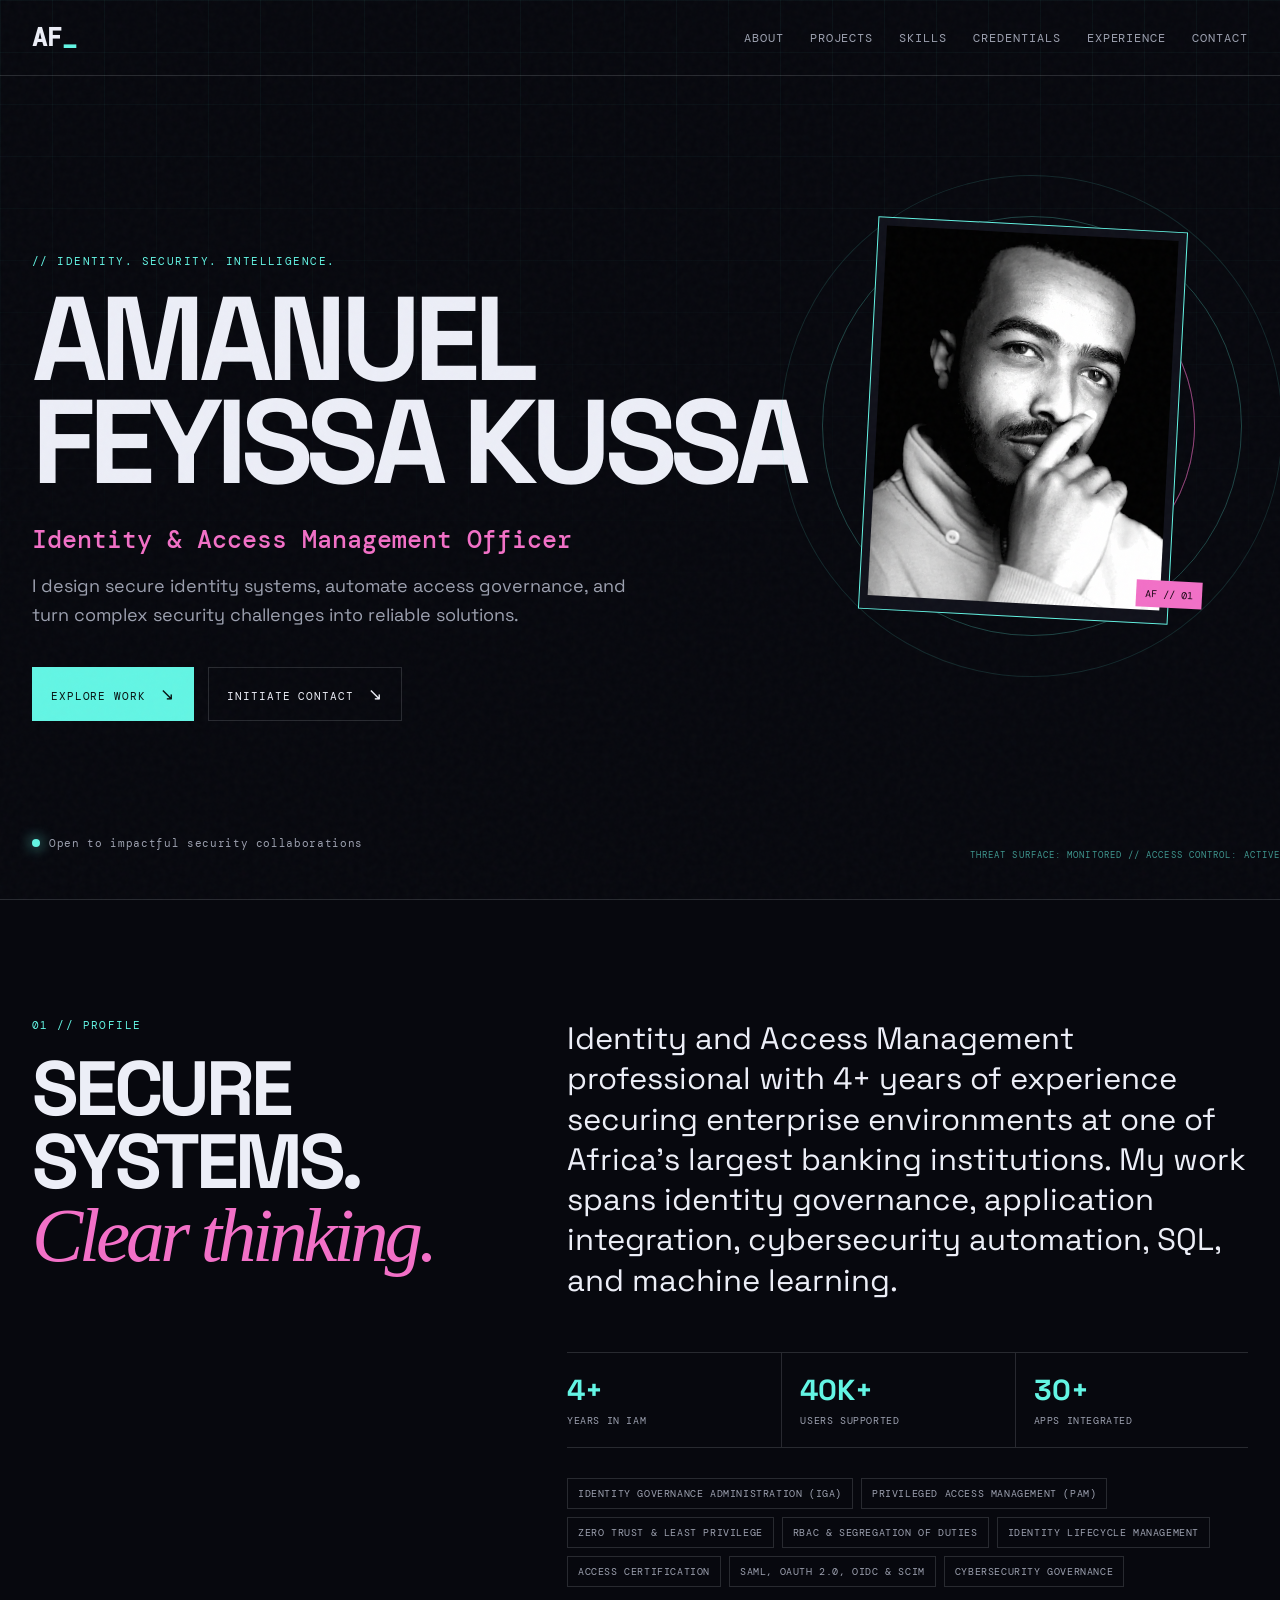
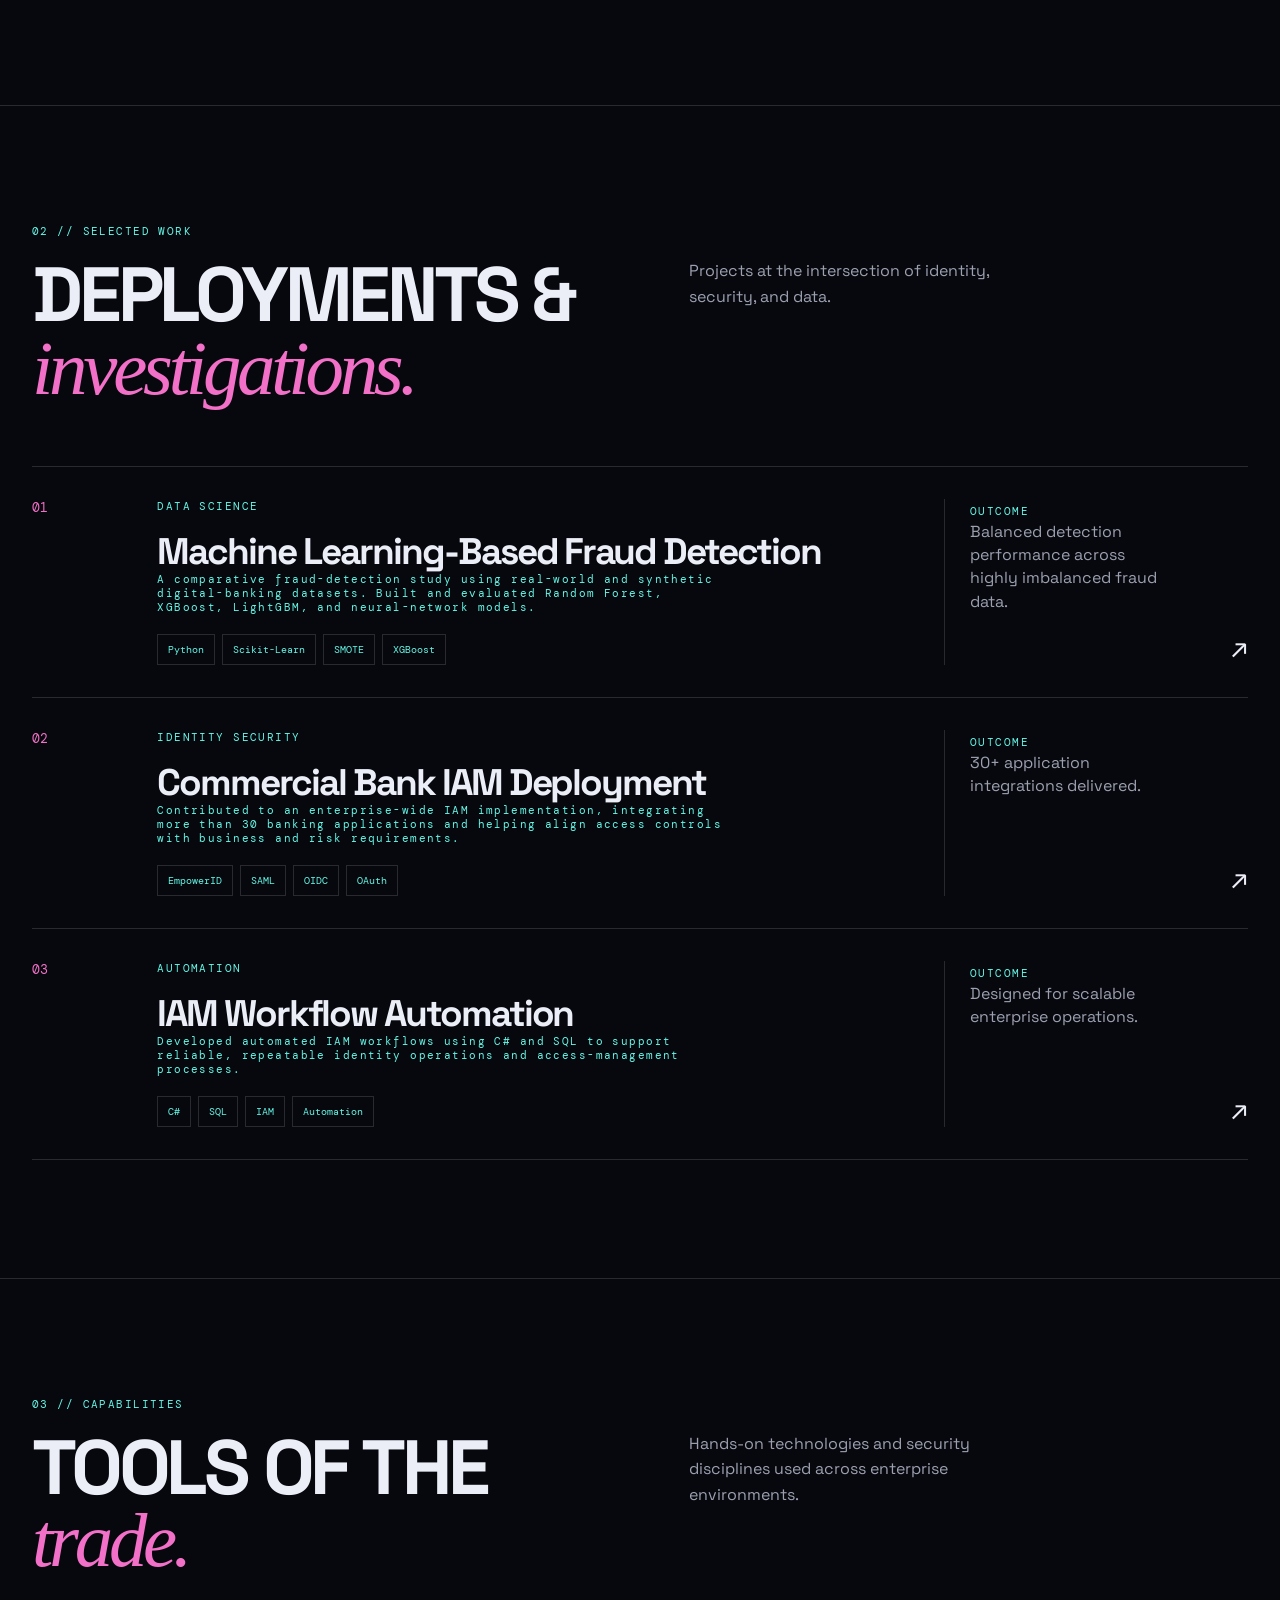
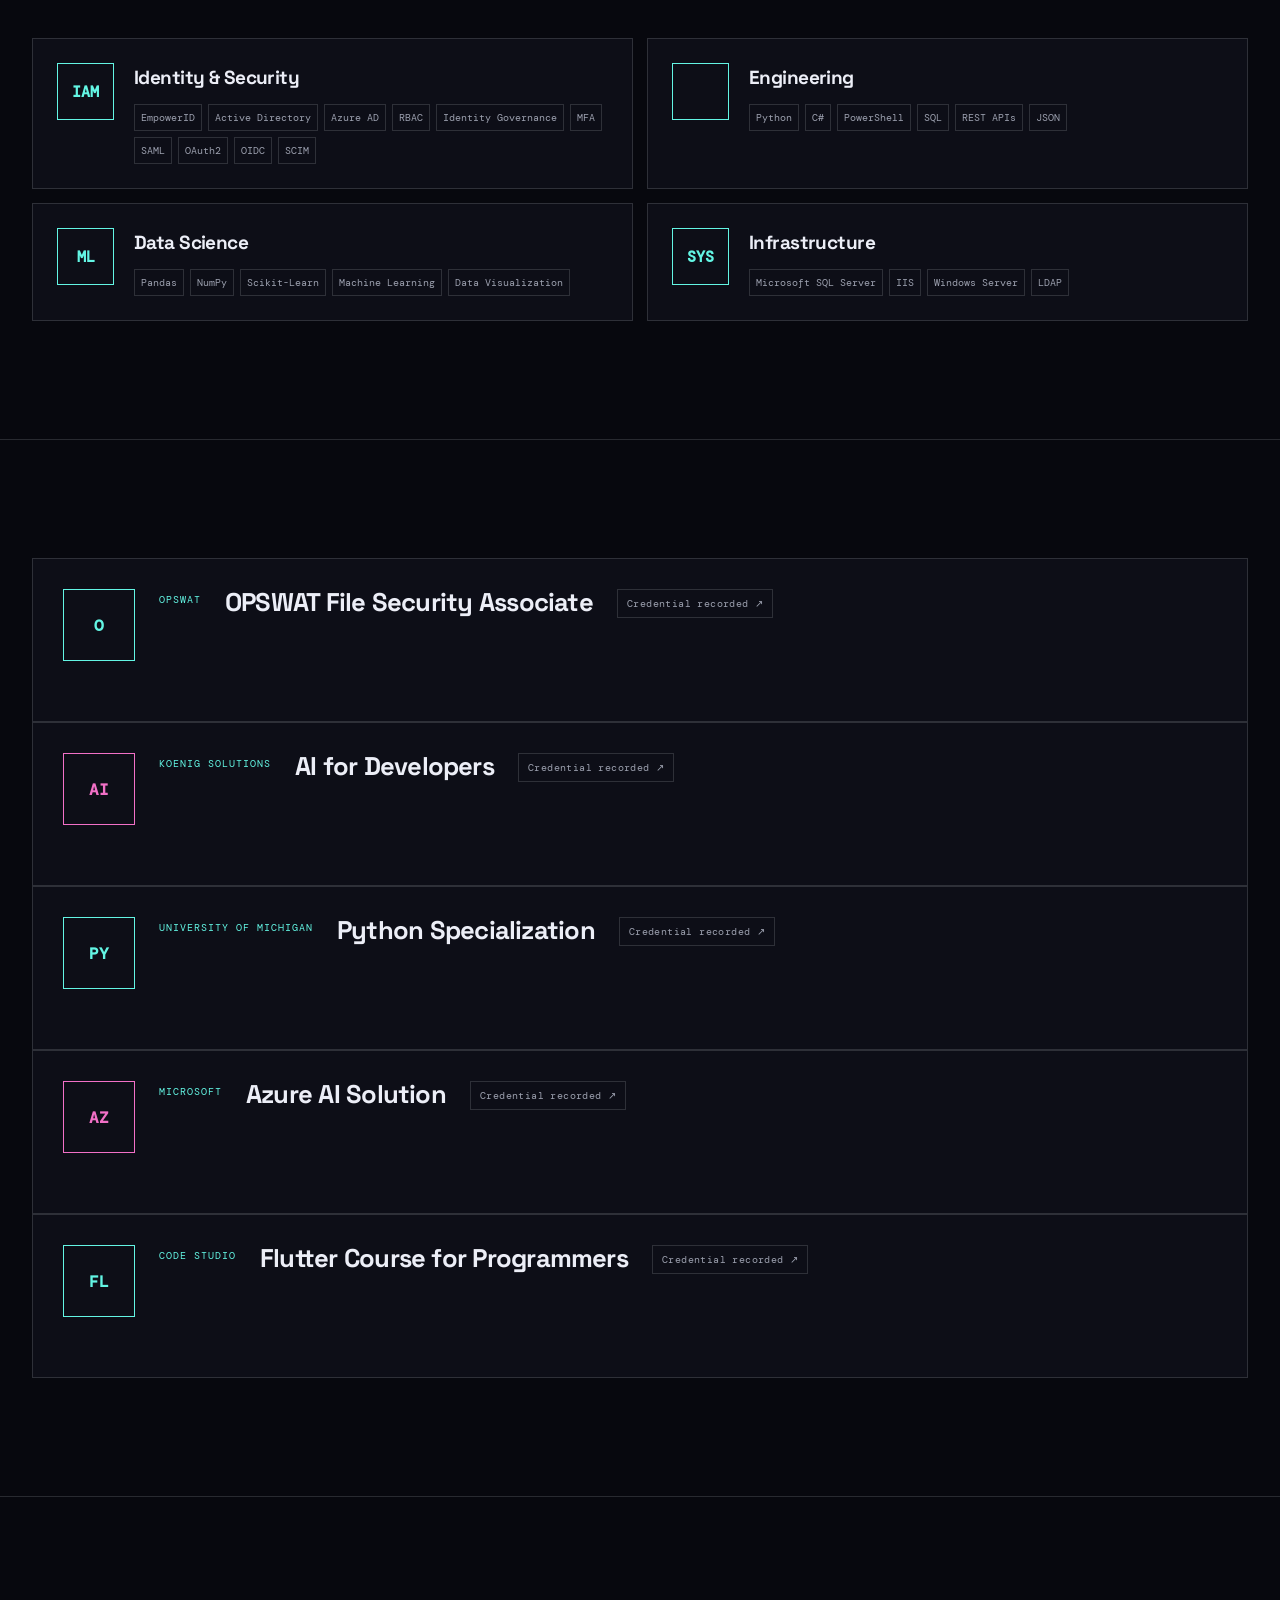
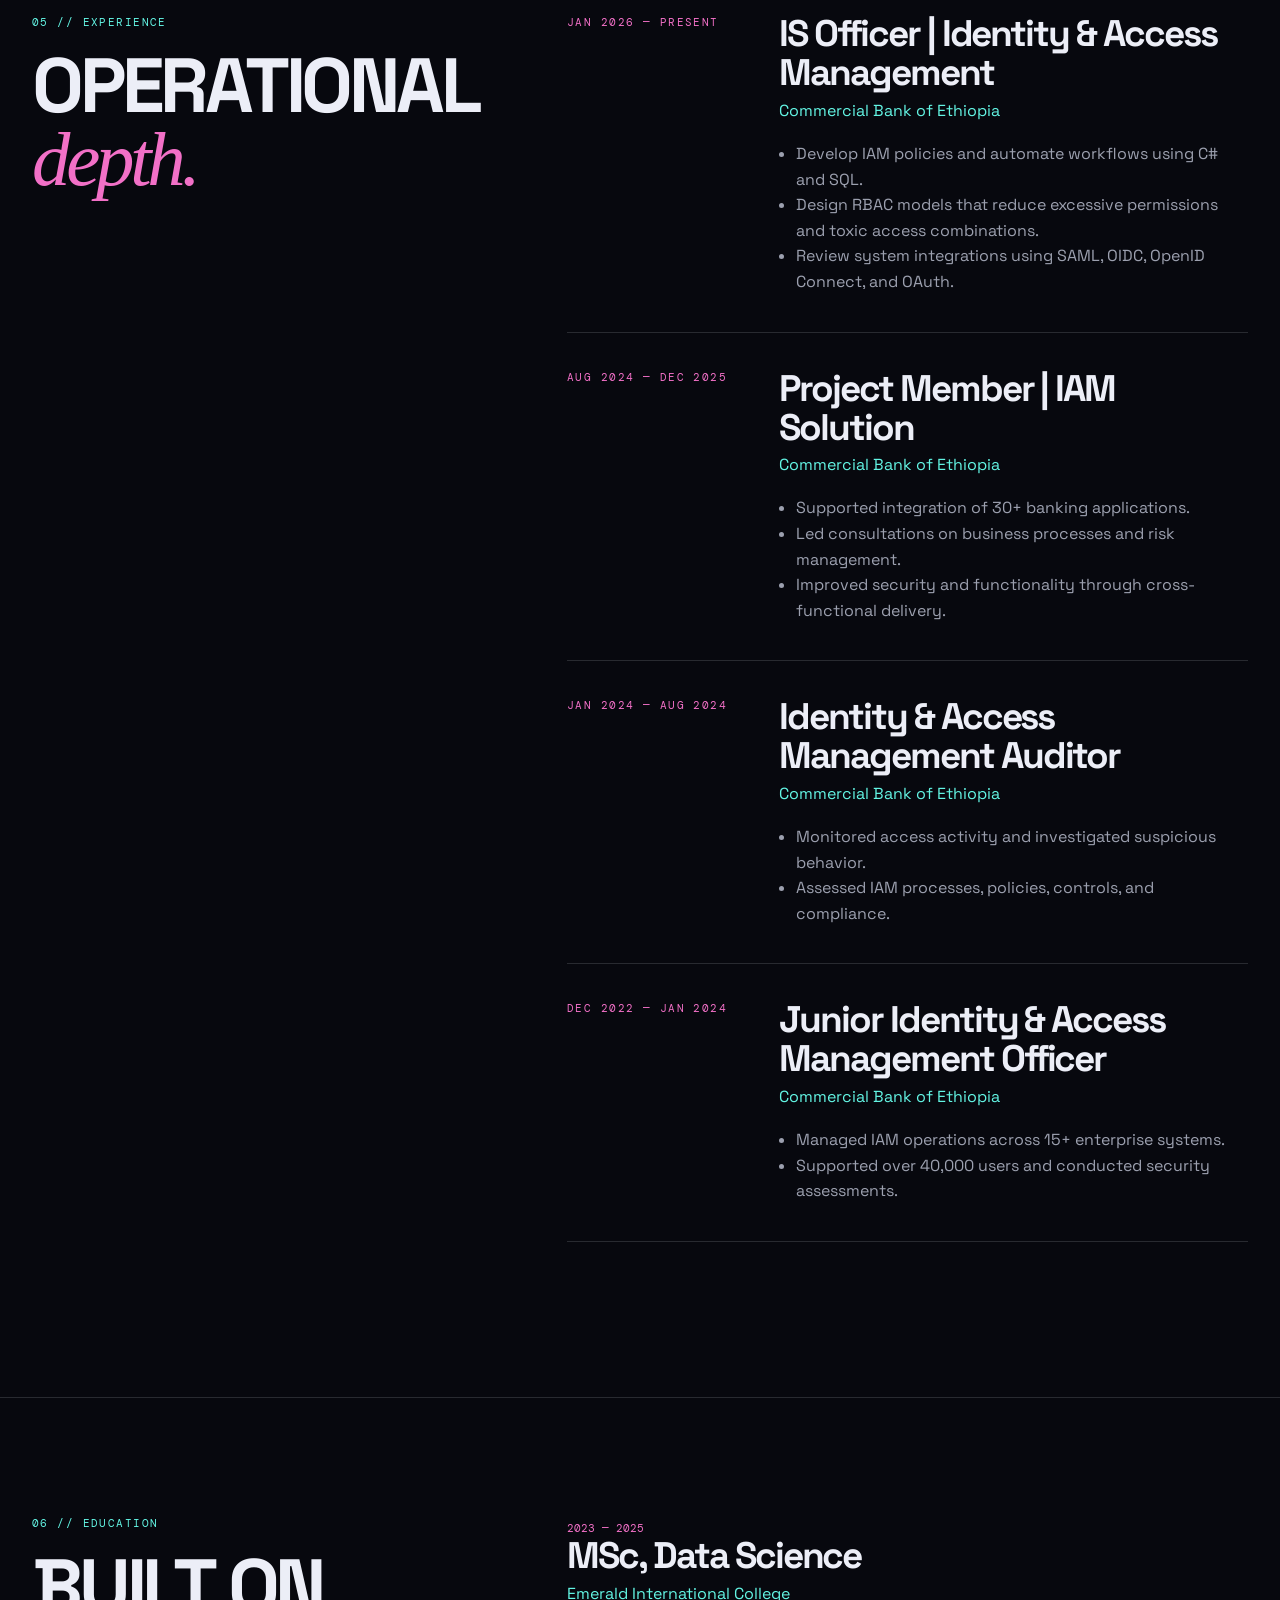
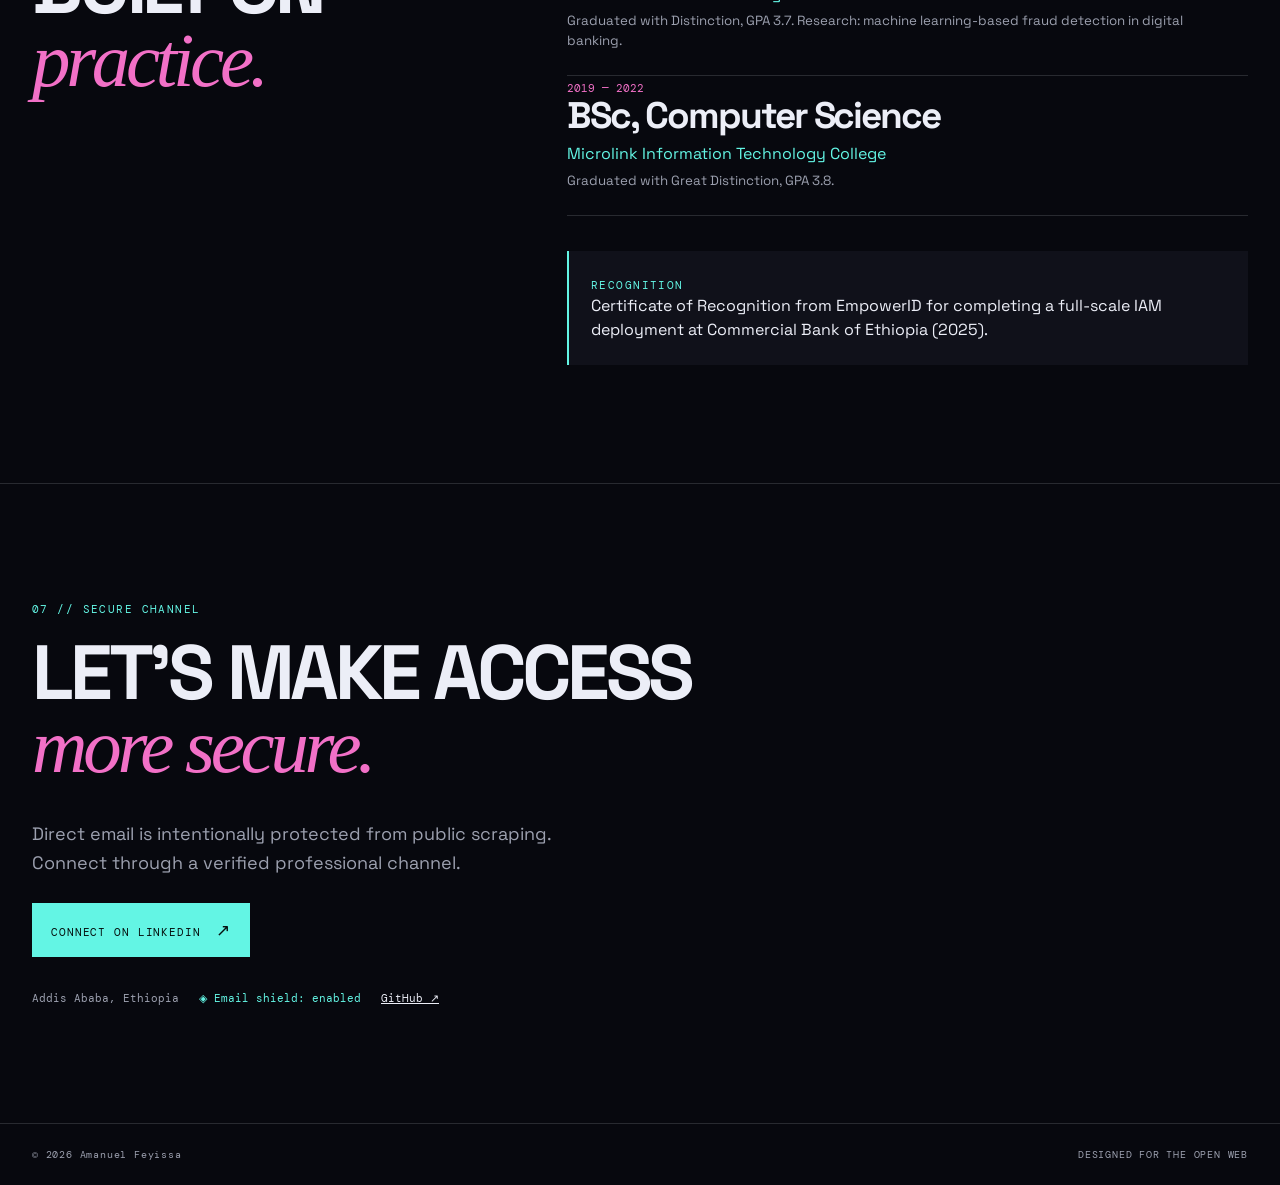
==== portfolio-site/index.html @ 8704d1dd "Initial Commit" ====
<!doctype html>
<html lang="en">
  <head>
    <meta charset="UTF-8" />
    <meta name="viewport" content="width=device-width, initial-scale=1.0" />
    <meta name="description" content="Amanuel Feyissa Kussa is an Identity and Access Management Officer, cybersecurity analyst, and data scientist specializing in IGA, PAM, RBAC, Zero Trust, SAML, OIDC, OAuth, and banking security." />
    <meta name="keywords" content="Amanuel Feyissa, IAM specialist Ethiopia, Identity and Access Management Officer, cybersecurity analyst Addis Ababa, IGA, PAM, RBAC, Zero Trust, SAML, OIDC, OAuth, data scientist, banking cybersecurity" />
    <meta name="robots" content="index, follow" />
    <link rel="canonical" href="https://amanuelfeyissa.pages.dev/" />
    <meta property="og:title" content="Amanuel Feyissa | IAM & Cybersecurity" />
    <meta property="og:description" content="Identity security, cybersecurity automation, and data science for secure enterprise systems." />
    <meta property="og:type" content="website" />
    <meta property="og:image" content="https://amanuelfeyissa.pages.dev/assets/profile-amanuelfeyissa.jpg" />
    <meta name="theme-color" content="#07080e" />
    <title>Amanuel Feyissa | IAM, Cybersecurity & Data Science</title>
    <link rel="preconnect" href="https://fonts.googleapis.com" />
    <link rel="preconnect" href="https://fonts.gstatic.com" crossorigin />
    <link href="https://fonts.googleapis.com/css2?family=DM+Mono:wght@400;500&family=Space+Grotesk:wght@400;500;600;700&display=swap" rel="stylesheet" />
    <link rel="stylesheet" href="styles.css" />
    <link rel="stylesheet" href="styles-add.css" />
    <link rel="stylesheet" href="styles-animations.css" />
    <link rel="stylesheet" href="styles-certifications.css" />
    <script type="application/ld+json">{"@context":"https://schema.org","@type":"Person","name":"Amanuel Feyissa Kussa","jobTitle":"Identity and Access Management Officer","description":"Identity and Access Management Officer, cybersecurity analyst, and data scientist specializing in IGA, PAM, RBAC, Zero Trust, SAML, OIDC, OAuth, and enterprise banking security.","url":"https://amanuelfeyissa.pages.dev/","image":"https://amanuelfeyissa.pages.dev/assets/profile-amanuelfeyissa.jpg","address":{"@type":"PostalAddress","addressLocality":"Addis Ababa","addressCountry":"ET"},"knowsAbout":["Identity and Access Management","Identity Governance","Privileged Access Management","Cybersecurity","RBAC","Zero Trust","SAML","OIDC","OAuth","Machine Learning"]}</script>
  </head>
  <body>
    <div class="noise" aria-hidden="true"></div><div class="grid" aria-hidden="true"></div>
    <header class="nav"><a class="brand" href="#top" aria-label="Home">AF<span>_</span></a><button class="menu-button" aria-expanded="false" aria-controls="nav-links">MENU</button><nav id="nav-links"><a href="#about">About</a><a href="#work">Projects</a><a href="#skills">Skills</a><a href="#certifications">Credentials</a><a href="#experience">Experience</a><a href="#contact">Contact</a></nav></header>
    <main id="top">
      <section class="hero section"><p class="eyebrow">// IDENTITY. SECURITY. INTELLIGENCE.</p><h1 data-person-name></h1><p class="hero-role" data-role></p><p class="hero-copy" data-intro></p><div class="hero-actions"><a href="#work" class="button primary">Explore work <span>↘</span></a><a href="#contact" class="button">Initiate contact <span>↘</span></a></div><p class="status"><i></i><span data-availability></span></p><div class="portrait-frame"><img src="assets/profile-amanuelfeyissa.jpg" alt="Portrait of Amanuel Feyissa Kussa" /><span>AF // 01</span></div><div class="hero-orb" aria-hidden="true"><span></span><span></span><span></span></div></section>
      <section id="about" class="section about"><div class="section-heading"><p class="eyebrow">01 // PROFILE</p><h2>Secure systems.<br><em>Clear thinking.</em></h2></div><div class="about-content"><p class="large-copy" data-summary></p><div class="stats" id="stats"></div><div class="strengths" id="strengths"></div></div></section>
      <section id="work" class="section"><div class="section-heading wide"><p class="eyebrow">02 // SELECTED WORK</p><h2>Deployments &<br><em>investigations.</em></h2><p>Projects at the intersection of identity, security, and data.</p></div><div class="project-list" id="projects"></div></section>
      <section id="skills" class="section"><div class="section-heading wide"><p class="eyebrow">03 // CAPABILITIES</p><h2>Tools of the<br><em>trade.</em></h2><p>Hands-on technologies and security disciplines used across enterprise environments.</p></div><div id="skills-grid" class="skills-grid"></div></section>
      <section id="certifications" class="section"><div class="section-heading wide"><p class="eyebrow">04 // CERTIFICATIONS</p><h2>Verified<br><em>learning.</em></h2><p>Professional training and credentials across security, AI, data, and development.</p></div><div class="certification-grid" id="certifications"></div></section>
      <section id="experience" class="section experience"><div class="section-heading"><p class="eyebrow">05 // EXPERIENCE</p><h2>Operational<br><em>depth.</em></h2></div><div class="timeline" id="experience-list"></div></section>
      <section class="section credentials"><div><p class="eyebrow">06 // EDUCATION</p><h2>Built on<br><em>practice.</em></h2></div><div class="credentials-content"><div id="education"></div><div class="recognition"><span>RECOGNITION</span><p data-recognition></p></div></div></section>
      <section id="contact" class="section contact"><p class="eyebrow">07 // SECURE CHANNEL</p><h2>Let's make access<br><em>more secure.</em></h2><p class="secure-contact-copy">Direct email is intentionally protected from public scraping. Connect through a verified professional channel.</p><a class="button primary protected-link" data-linkedin target="_blank" rel="noreferrer">Connect on LinkedIn <span>↗</span></a><div class="contact-meta"><span data-location></span><span class="shield">◈ Email shield: enabled</span><a data-github target="_blank" rel="noreferrer">GitHub ↗</a></div></section>
    </main>
    <footer><span>© <span id="year"></span> <span data-short-name></span></span><span>DESIGNED FOR THE OPEN WEB</span></footer>
    <script src="content.js"></script><script src="script.js"></script>
  </body>
</html>
---- portfolio-site/styles.css ----
:root{--bg:#07080e;--panel:#10111a;--text:#eceef7;--muted:#9ca0af;--cyan:#63f5e4;--pink:#f270c7;--line:rgba(236,238,247,.15)}*{box-sizing:border-box}html{scroll-behavior:smooth}body{margin:0;background:var(--bg);color:var(--text);font-family:'Space Grotesk',sans-serif;overflow-x:hidden}.noise,.grid{position:fixed;inset:0;pointer-events:none}.grid{z-index:-2;background-image:linear-gradient(rgba(99,245,228,.045) 1px,transparent 1px),linear-gradient(90deg,rgba(99,245,228,.045) 1px,transparent 1px);background-size:52px 52px;mask-image:linear-gradient(to bottom,black,transparent 75%)}.noise{z-index:3;opacity:.035;background-image:url("data:image/svg+xml,%3Csvg viewBox='0 0 180 180' xmlns='http://www.w3.org/2000/svg'%3E%3Cfilter id='n'%3E%3CfeTurbulence type='fractalNoise' baseFrequency='.8' numOctaves='3' stitchTiles='stitch'/%3E%3C/filter%3E%3Crect width='100%25' height='100%25' filter='url(%23n)' opacity='.8'/%3E%3C/svg%3E")}.nav{height:76px;display:flex;justify-content:space-between;align-items:center;max-width:1280px;margin:auto;padding:0 32px;border-bottom:1px solid var(--line)}.brand{font:bold 25px 'DM Mono',monospace;color:var(--text);text-decoration:none}.brand span{color:var(--cyan)}nav{display:flex;gap:26px}nav a,.menu-button{font:12px 'DM Mono',monospace;letter-spacing:.08em;text-transform:uppercase;color:var(--muted);text-decoration:none}nav a:hover{color:var(--cyan)}.menu-button{display:none;background:transparent;border:0}.section{max-width:1280px;margin:auto;padding:118px 32px;border-bottom:1px solid var(--line)}.hero{min-height:calc(100vh - 76px);position:relative;display:flex;justify-content:center;flex-direction:column}.eyebrow,.project-main>p,.project-result>span,.recognition>span,.certs>span,.period{font:11px 'DM Mono',monospace;letter-spacing:.13em;color:var(--cyan);margin:0 0 20px}.hero h1,h2,h3{margin:0;letter-spacing:-.055em}.hero h1{max-width:900px;font-size:clamp(52px,9.3vw,132px);line-height:.87;text-transform:uppercase}.hero-role{font:500 clamp(17px,2.25vw,25px) 'DM Mono',monospace;color:var(--pink);margin:28px 0 16px}.hero-copy{font-size:18px;line-height:1.6;color:var(--muted);max-width:600px;margin:0}.hero-actions{display:flex;gap:14px;margin-top:38px}.button{border:1px solid var(--line);padding:15px 18px;color:var(--text);text-decoration:none;text-transform:uppercase;font:11px 'DM Mono',monospace;letter-spacing:.08em;transition:.2s}.button:hover{border-color:var(--cyan);color:var(--cyan)}.button.primary{background:var(--cyan);border-color:var(--cyan);color:#06100f}.button span{font-size:17px;margin-left:7px}.status{position:absolute;bottom:38px;font:11px 'DM Mono',monospace;color:var(--muted);letter-spacing:.06em}.status i{display:inline-block;width:8px;height:8px;background:var(--cyan);border-radius:50%;margin-right:9px;box-shadow:0 0 14px var(--cyan)}.hero-orb{position:absolute;right:5%;top:22%;width:min(31vw,390px);aspect-ratio:1;border:1px solid rgba(99,245,228,.25);border-radius:50%;animation:spin 30s linear infinite}.hero-orb:before,.hero-orb:after,.hero-orb span{content:'';position:absolute;inset:11%;border:1px solid rgba(242,112,199,.25);border-radius:50%;transform:rotate(52deg)}.hero-orb:after{inset:27%;border-color:var(--cyan);box-shadow:0 0 70px rgba(99,245,228,.13)}.hero-orb span:first-child{inset:-10%;border-color:rgba(99,245,228,.13);transform:rotate(75deg)}@keyframes spin{to{transform:rotate(360deg)}}h2{font-size:clamp(39px,6vw,78px);line-height:.95;text-transform:uppercase}h2 em{font-family:Georgia,serif;font-weight:400;color:var(--pink);text-transform:none}.about,.experience,.credentials{display:grid;grid-template-columns:minmax(230px,36%) 1fr;gap:8%}.large-copy{font-size:clamp(20px,2.5vw,31px);line-height:1.3;margin:0 0 52px}.stats{display:flex;border-block:1px solid var(--line);margin-bottom:30px}.stats div{flex:1;padding:18px 10px 18px 0}.stats div+div{border-left:1px solid var(--line);padding-left:18px}.stats strong{display:block;font-size:29px;color:var(--cyan)}.stats span,.strengths span{font:10px 'DM Mono',monospace;letter-spacing:.06em;color:var(--muted);text-transform:uppercase}.strengths{display:flex;flex-wrap:wrap;gap:8px}.strengths span,.tags span{border:1px solid var(--line);padding:8px 10px}.section-heading.wide{display:grid;grid-template-columns:1fr 1fr;column-gap:8%;margin-bottom:60px}.section-heading.wide .eyebrow{grid-column:1/-1}.section-heading.wide>p:last-child{color:var(--muted);line-height:1.6;max-width:300px;margin:0}.project{display:grid;grid-template-columns:8% 1fr 25%;gap:28px;padding:32px 0;border-top:1px solid var(--line)}.project:last-child{border-bottom:1px solid var(--line)}.project-id{font:13px 'DM Mono',monospace;color:var(--pink)}.project h3,.job h3,.education-item h3{font-size:clamp(23px,3vw,37px);line-height:1.05}.project-description{color:var(--muted);max-width:570px;line-height:1.55}.tags{display:flex;flex-wrap:wrap;gap:7px}.tags span{font:10px 'DM Mono',monospace;color:var(--cyan)}.project-result{border-left:1px solid var(--line);padding-left:25px;position:relative}.project-result p{color:var(--muted);line-height:1.45;margin:0;max-width:190px}.project-result a{position:absolute;right:0;bottom:0;font-size:28px;color:var(--text);text-decoration:none}.job{display:grid;grid-template-columns:180px 1fr;gap:32px;padding:0 0 37px;margin-bottom:37px;border-bottom:1px solid var(--line)}.job .period{color:var(--pink)}.company{color:var(--cyan);margin:7px 0 20px}.job ul{color:var(--muted);padding-left:17px;line-height:1.6;margin:0}.credentials-content{display:grid;gap:35px}.education-item{padding-bottom:24px;border-bottom:1px solid var(--line)}.education-item span{font:11px 'DM Mono',monospace;color:var(--pink)}.education-item p{color:var(--cyan);margin:7px 0}.education-item small{display:block;color:var(--muted);line-height:1.5;max-width:650px}.recognition,.certs{padding:22px;background:var(--panel);border-left:2px solid var(--cyan)}.recognition p{margin:0;line-height:1.55}.certs{border-color:var(--pink)}.certs ul{padding-left:17px;color:var(--muted);line-height:1.7;margin:0}.contact{min-height:70vh;display:flex;flex-direction:column;justify-content:center}.contact h2{margin-bottom:36px}.email{font-size:clamp(17px,2.8vw,35px);color:var(--cyan);text-decoration:none;overflow-wrap:anywhere}.email:hover{color:var(--pink)}.contact-meta{display:flex;gap:20px;flex-wrap:wrap;margin-top:34px;font:11px 'DM Mono',monospace;color:var(--muted)}.contact-meta a{color:var(--text)}footer{max-width:1280px;margin:auto;padding:24px 32px;display:flex;justify-content:space-between;color:var(--muted);font:10px 'DM Mono',monospace;letter-spacing:.08em}@media(max-width:700px){.nav,.section,footer{padding-left:20px;padding-right:20px}.section{padding-top:78px;padding-bottom:78px}.hero{min-height:720px}.hero-orb{width:220px;right:-42px;top:14%;opacity:.6}.menu-button{display:block}nav{display:none;position:absolute;top:76px;left:0;right:0;padding:20px;background:#0c0d14;border-bottom:1px solid var(--line);flex-direction:column;z-index:5}nav.open{display:flex}.about,.experience,.credentials{grid-template-columns:1fr;gap:45px}.section-heading.wide{display:block;margin-bottom:43px}.section-heading.wide h2{margin-bottom:20px}.project{grid-template-columns:42px 1fr;gap:14px}.project-result{grid-column:2;border:0;border-top:1px solid var(--line);padding:15px 35px 0 0}.job{grid-template-columns:1fr;gap:8px;padding-bottom:27px;margin-bottom:27px}.job .period{margin:0}.hero-actions{flex-wrap:wrap}.status{bottom:24px}footer{gap:11px;flex-direction:column}.stats strong{font-size:23px}}@media(prefers-reduced-motion:reduce){html{scroll-behavior:auto}.hero-orb{animation:none}}
---- portfolio-site/styles-add.css ----
.portrait-frame{position:absolute;right:8%;top:18%;z-index:1;width:min(25vw,310px);aspect-ratio:4/5;border:1px solid var(--cyan);padding:8px;background:var(--panel);transform:rotate(3deg)}.portrait-frame img{width:100%;height:100%;object-fit:cover;object-position:center 20%;filter:grayscale(1) contrast(1.18)}.portrait-frame span{position:absolute;right:-34px;bottom:16px;background:var(--pink);color:#160411;padding:7px 9px;font:10px 'DM Mono',monospace}.hero-orb{right:3%;top:17%;width:min(35vw,420px)}.skills-grid,.certification-grid{display:grid;grid-template-columns:repeat(2,1fr);gap:14px}.skill-card,.cert-card{background:rgba(16,17,26,.78);border:1px solid var(--line);padding:24px;display:flex;gap:20px;transition:transform .2s,border-color .2s}.skill-card:hover,.cert-card:hover{transform:translateY(-4px);border-color:var(--cyan)}.skill-mark,.cert-mark{display:grid;place-items:center;flex:0 0 57px;height:57px;border:1px solid var(--cyan);color:var(--cyan);font:600 15px 'DM Mono',monospace}.skill-card h3,.cert-card h3{font-size:19px;letter-spacing:-.03em;margin:2px 0 14px}.skill-items{display:flex;flex-wrap:wrap;gap:6px}.skill-items span{font:10px 'DM Mono',monospace;color:var(--muted);border:1px solid var(--line);padding:6px}.certification-grid{grid-template-columns:repeat(3,1fr)}.cert-card{display:block;min-height:190px}.cert-card p{font:10px 'DM Mono',monospace;letter-spacing:.08em;color:var(--cyan);margin:25px 0 9px}.cert-card span{font:10px 'DM Mono',monospace;color:var(--muted)}@media(max-width:700px){.portrait-frame{width:170px;right:20px;top:12%;opacity:.85}.hero-orb{width:220px;right:-42px;top:14%;opacity:.45}.skills-grid,.certification-grid{grid-template-columns:1fr}}
---- portfolio-site/styles-animations.css ----
.secure-contact-copy{max-width:530px;color:var(--muted);font-size:18px;line-height:1.6;margin:0 0 25px}.protected-link{align-self:flex-start}.shield{color:var(--cyan)}.hero:after{content:'THREAT SURFACE: MONITORED // ACCESS CONTROL: ACTIVE';position:absolute;right:0;bottom:38px;color:rgba(99,245,228,.6);font:9px 'DM Mono',monospace;letter-spacing:.12em;animation:signal 2.8s steps(2) infinite}.reveal{opacity:0;transform:translateY(28px);transition:opacity .65s ease,transform .65s ease}.reveal.is-visible{opacity:1;transform:none}.skill-card,.cert-card{position:relative;overflow:hidden}.skill-card:before,.cert-card:before{content:'';position:absolute;inset:0;background:linear-gradient(120deg,transparent 30%,rgba(99,245,228,.08),transparent 65%);transform:translateX(-110%);transition:transform .55s ease}.skill-card:hover:before,.cert-card:hover:before{transform:translateX(110%)}.cert-card .cert-mark{border-color:var(--pink);color:var(--pink)}.cert-card:nth-child(even) .cert-mark{border-color:var(--cyan);color:var(--cyan)}@keyframes signal{50%{opacity:.22;color:var(--pink)}}@media(max-width:700px){.hero:after{left:20px;right:auto;bottom:60px;font-size:8px}.secure-contact-copy{font-size:16px}}@media(prefers-reduced-motion:reduce){.hero:after{animation:none}.reveal{opacity:1;transform:none;transition:none}.skill-card:before,.cert-card:before{display:none}}
---- portfolio-site/styles-certifications.css ----
/* Certifications: matched to the Skills panel design. */
.certification-grid{grid-template-columns:repeat(2,minmax(0,1fr));gap:18px}.cert-card{min-height:164px;display:flex;align-items:flex-start;gap:24px;padding:30px;background:rgba(16,17,26,.78);border:1px solid var(--line)}.cert-card .cert-mark{width:72px;height:72px;flex:0 0 72px;margin:0;border-color:var(--cyan);color:var(--cyan);font-size:16px}.cert-card:nth-child(even) .cert-mark{border-color:var(--pink);color:var(--pink)}.cert-card p{margin:4px 0 9px;font:10px 'DM Mono',monospace;letter-spacing:.1em;color:var(--cyan);text-transform:uppercase}.cert-card h3{font-size:clamp(21px,2vw,28px);line-height:1.08;margin:0 0 15px}.cert-card span{display:inline-block;border:1px solid var(--line);padding:7px 9px;font:10px 'DM Mono',monospace;color:var(--muted);letter-spacing:.04em}.cert-card:hover .cert-mark{box-shadow:0 0 25px rgba(99,245,228,.24)}.cert-card:nth-child(even):hover .cert-mark{box-shadow:0 0 25px rgba(242,112,199,.24)}@media(max-width:700px){.certification-grid{grid-template-columns:1fr;gap:14px}.cert-card{min-height:0;padding:22px;gap:18px}.cert-card .cert-mark{width:60px;height:60px;flex-basis:60px;font-size:14px}.cert-card h3{font-size:20px}}
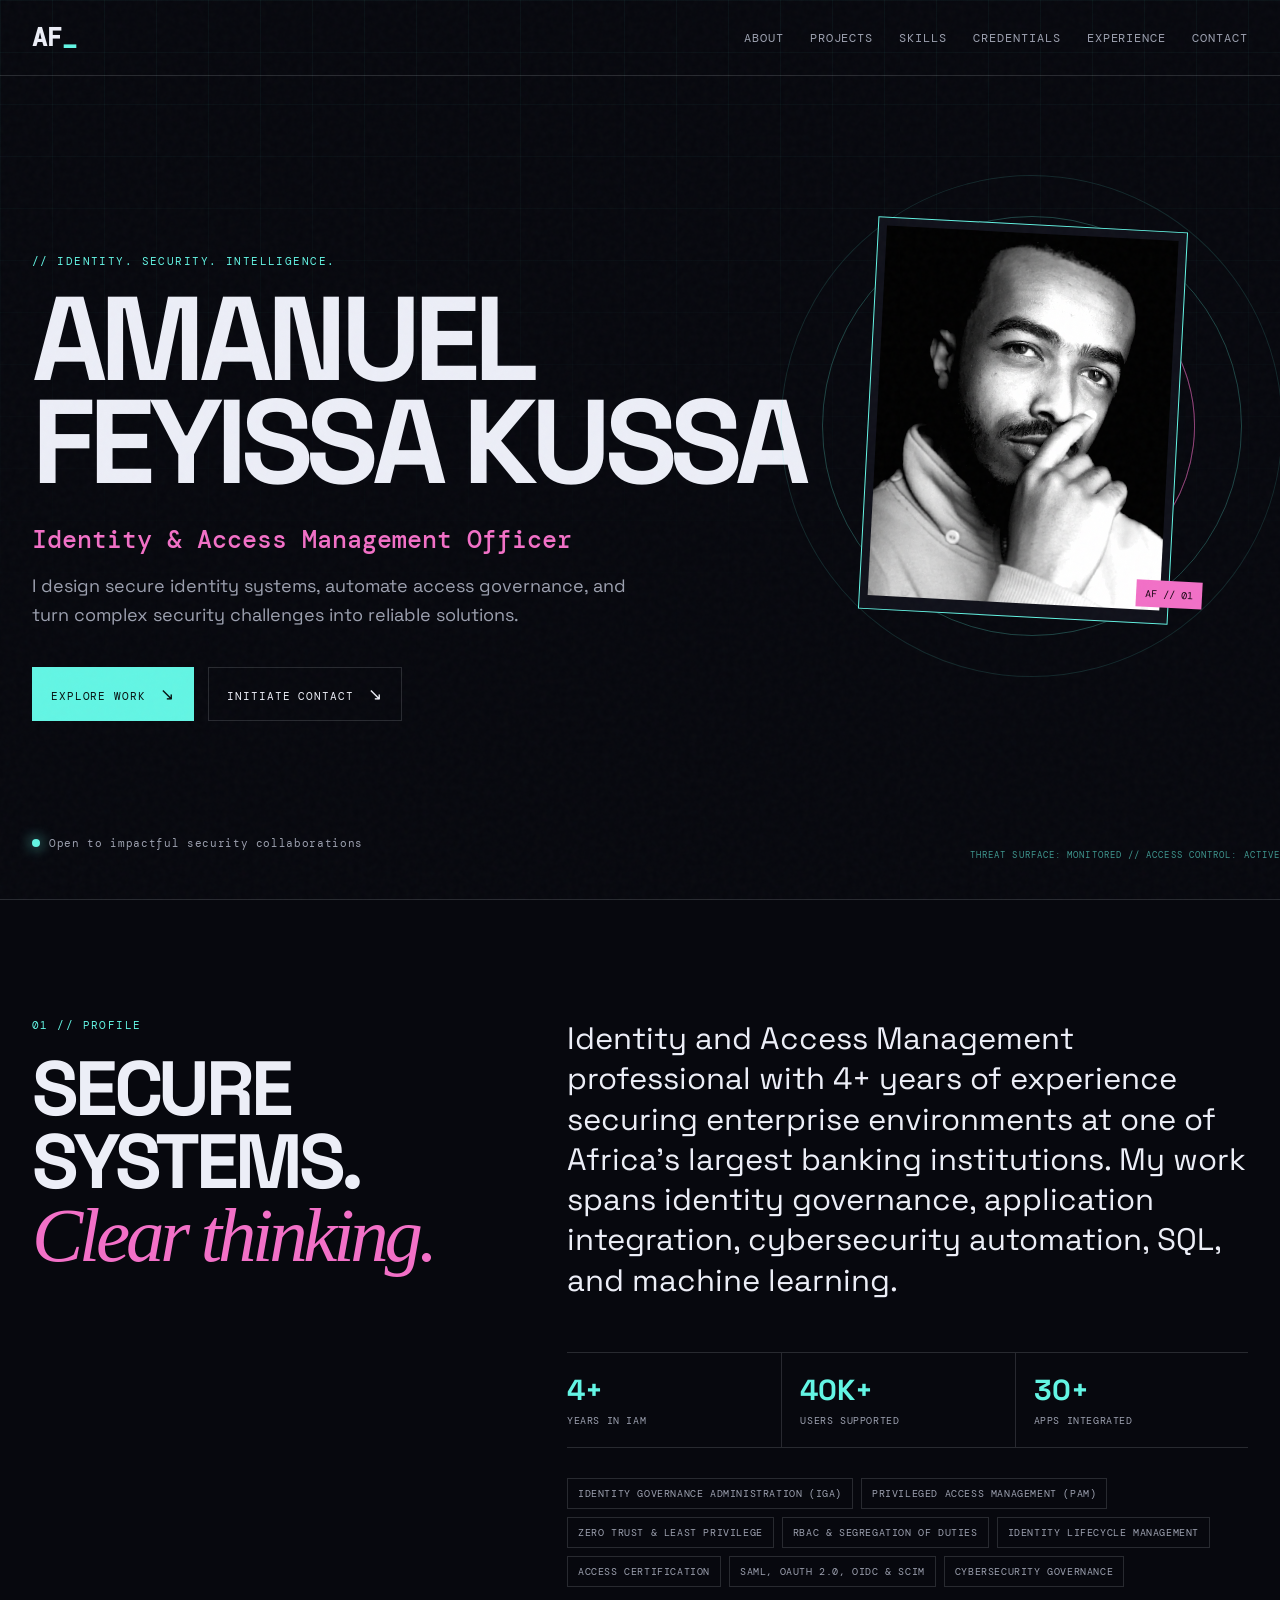
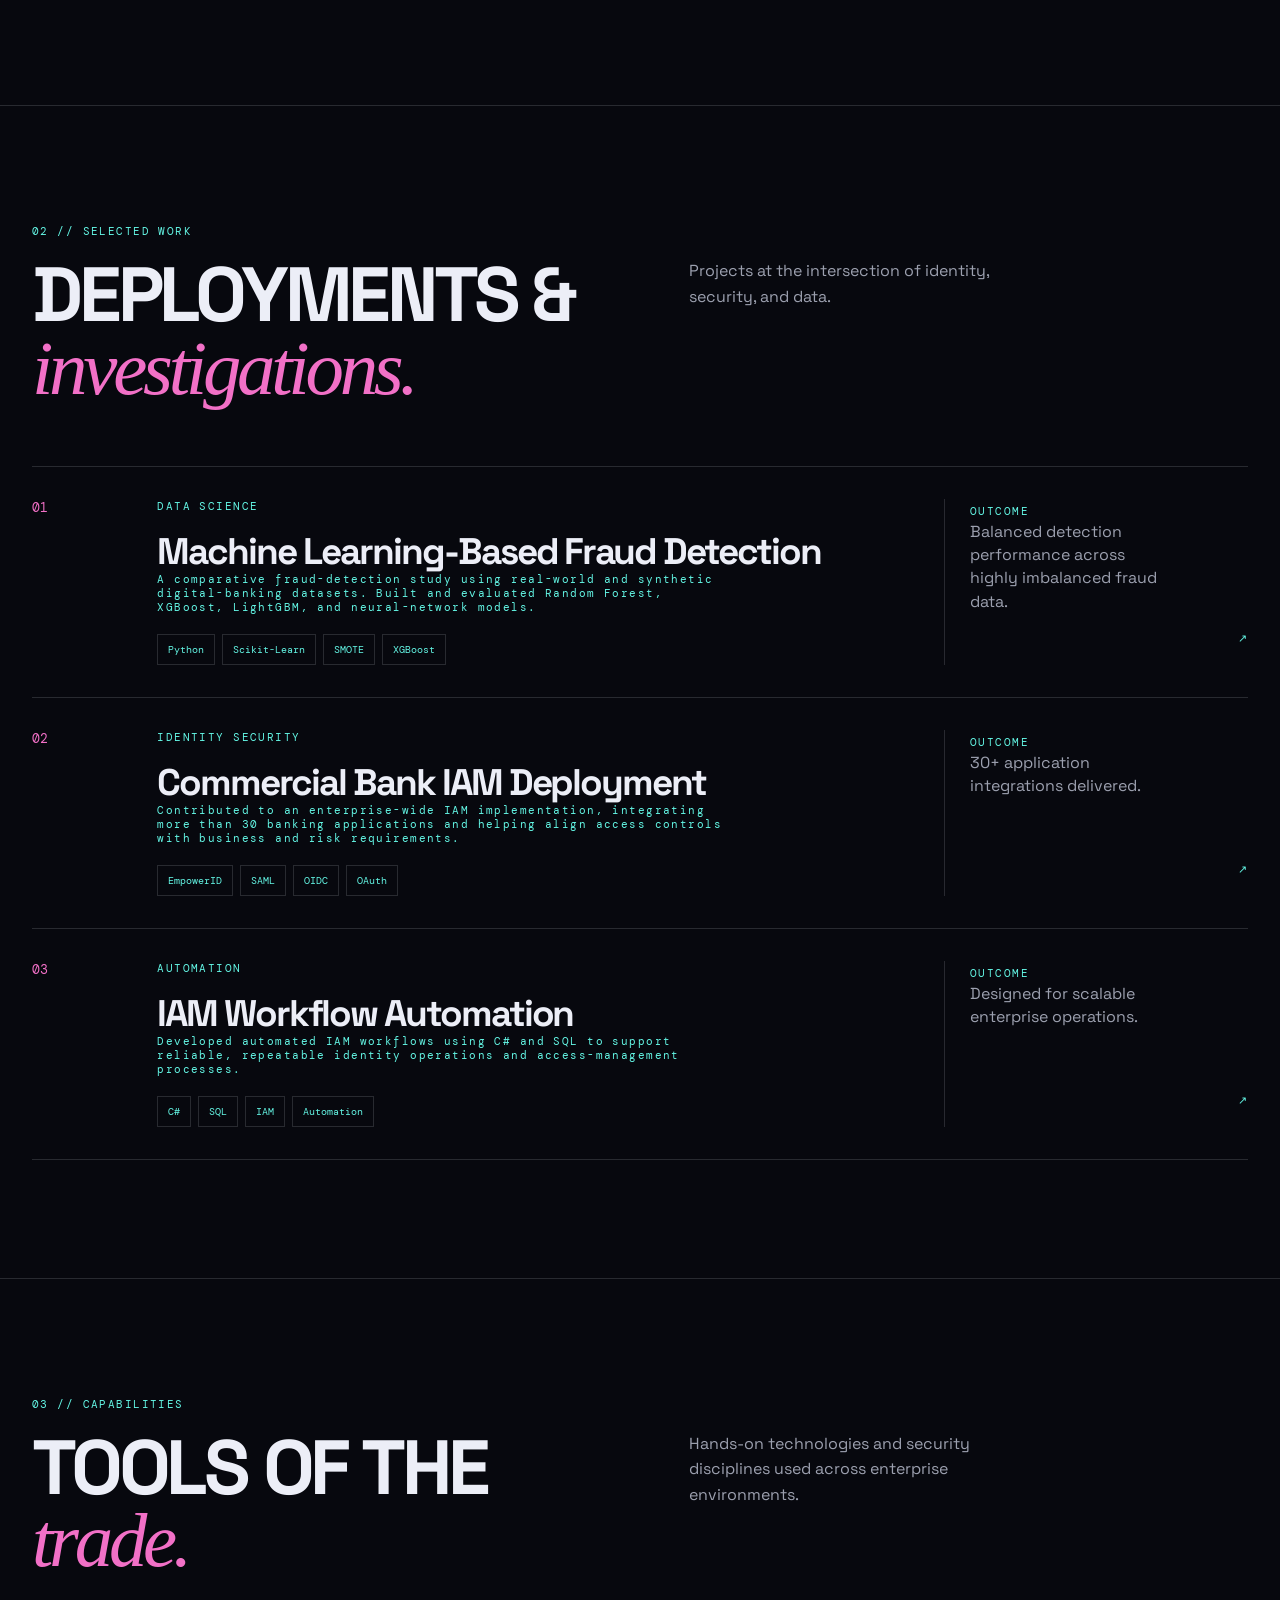
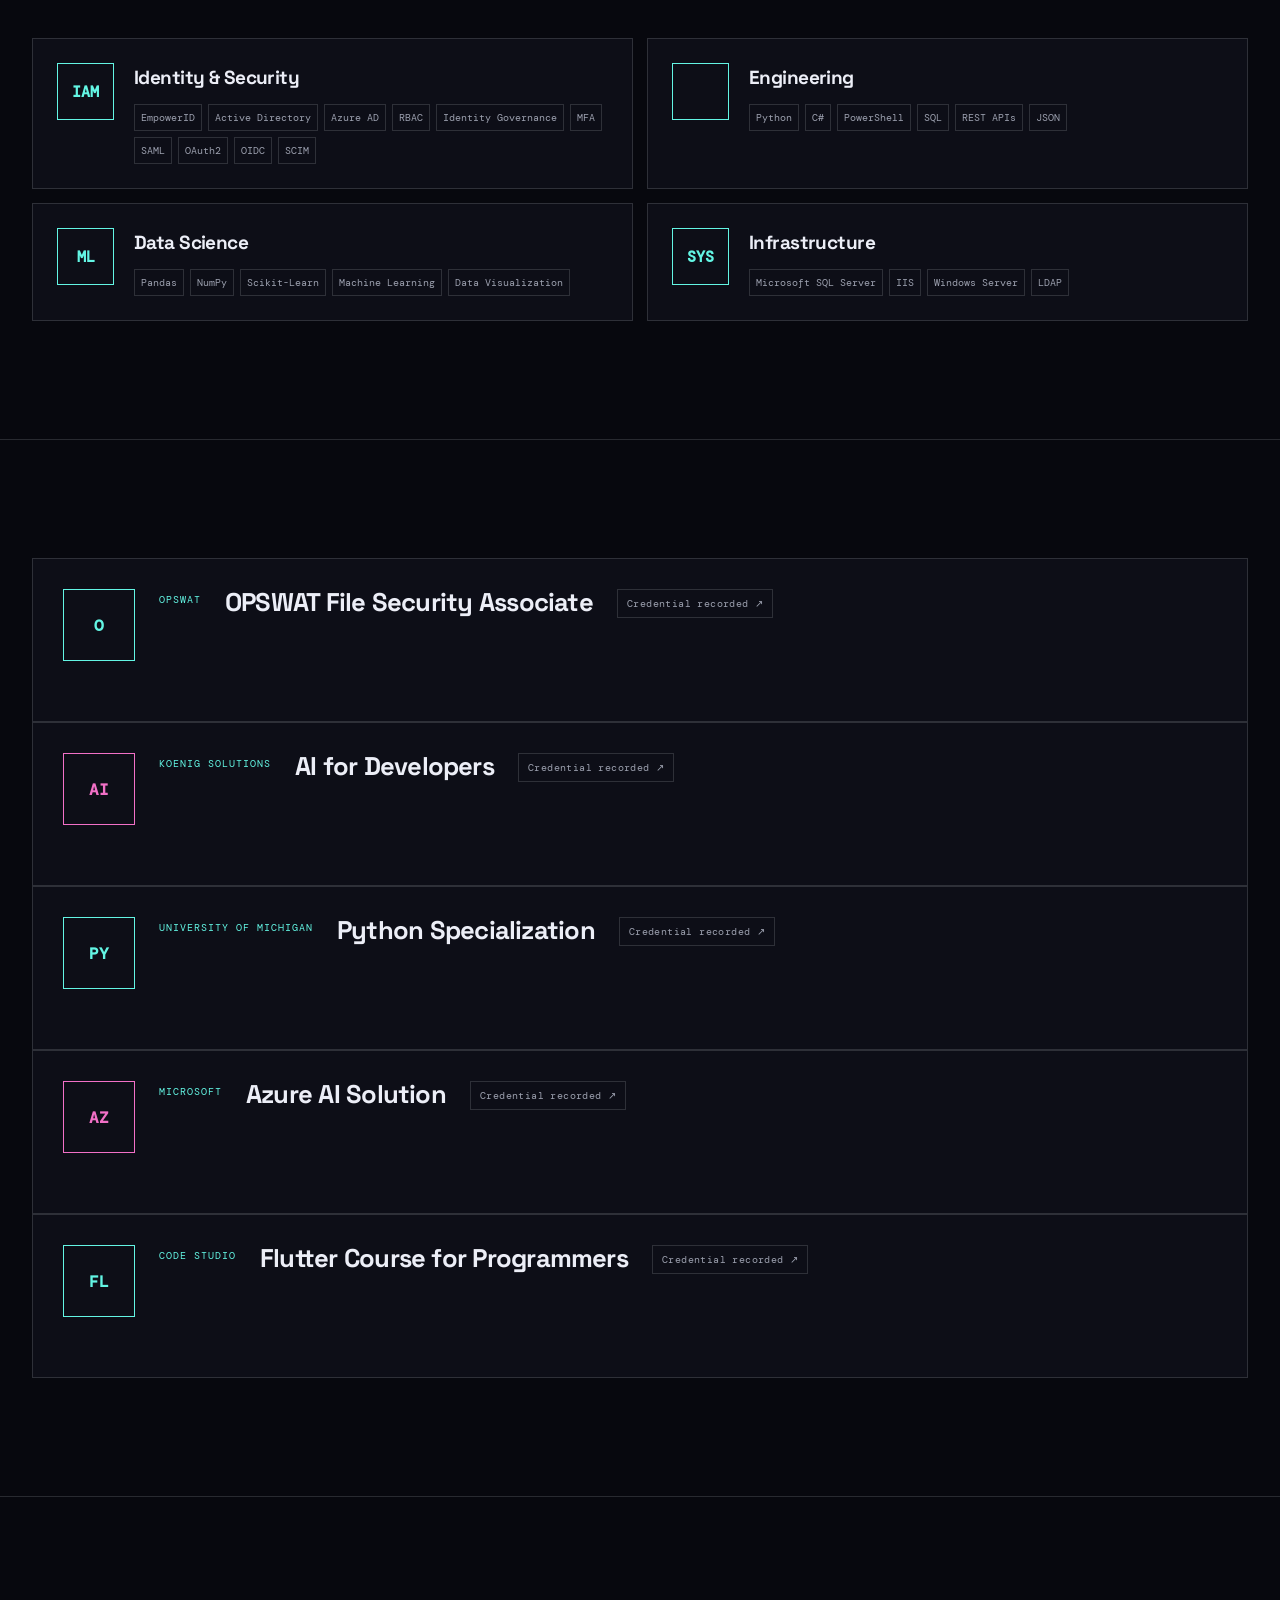
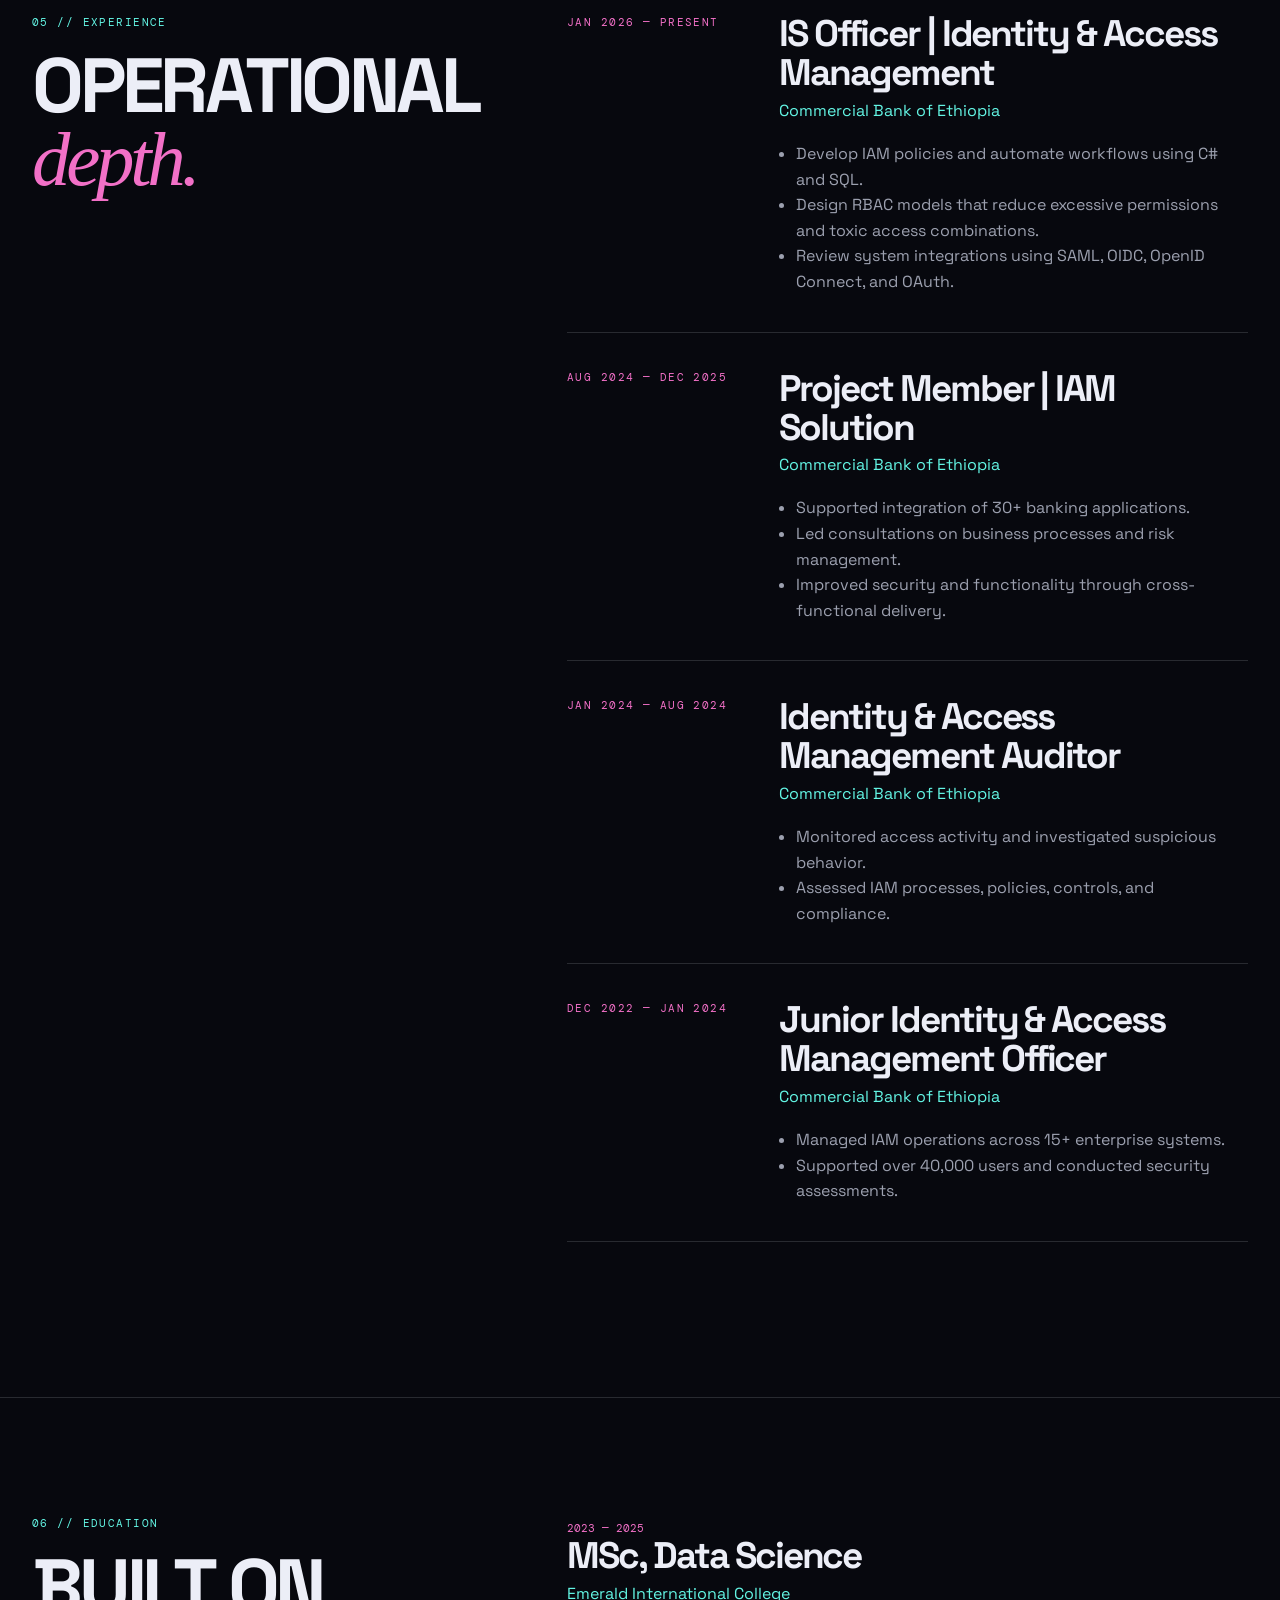
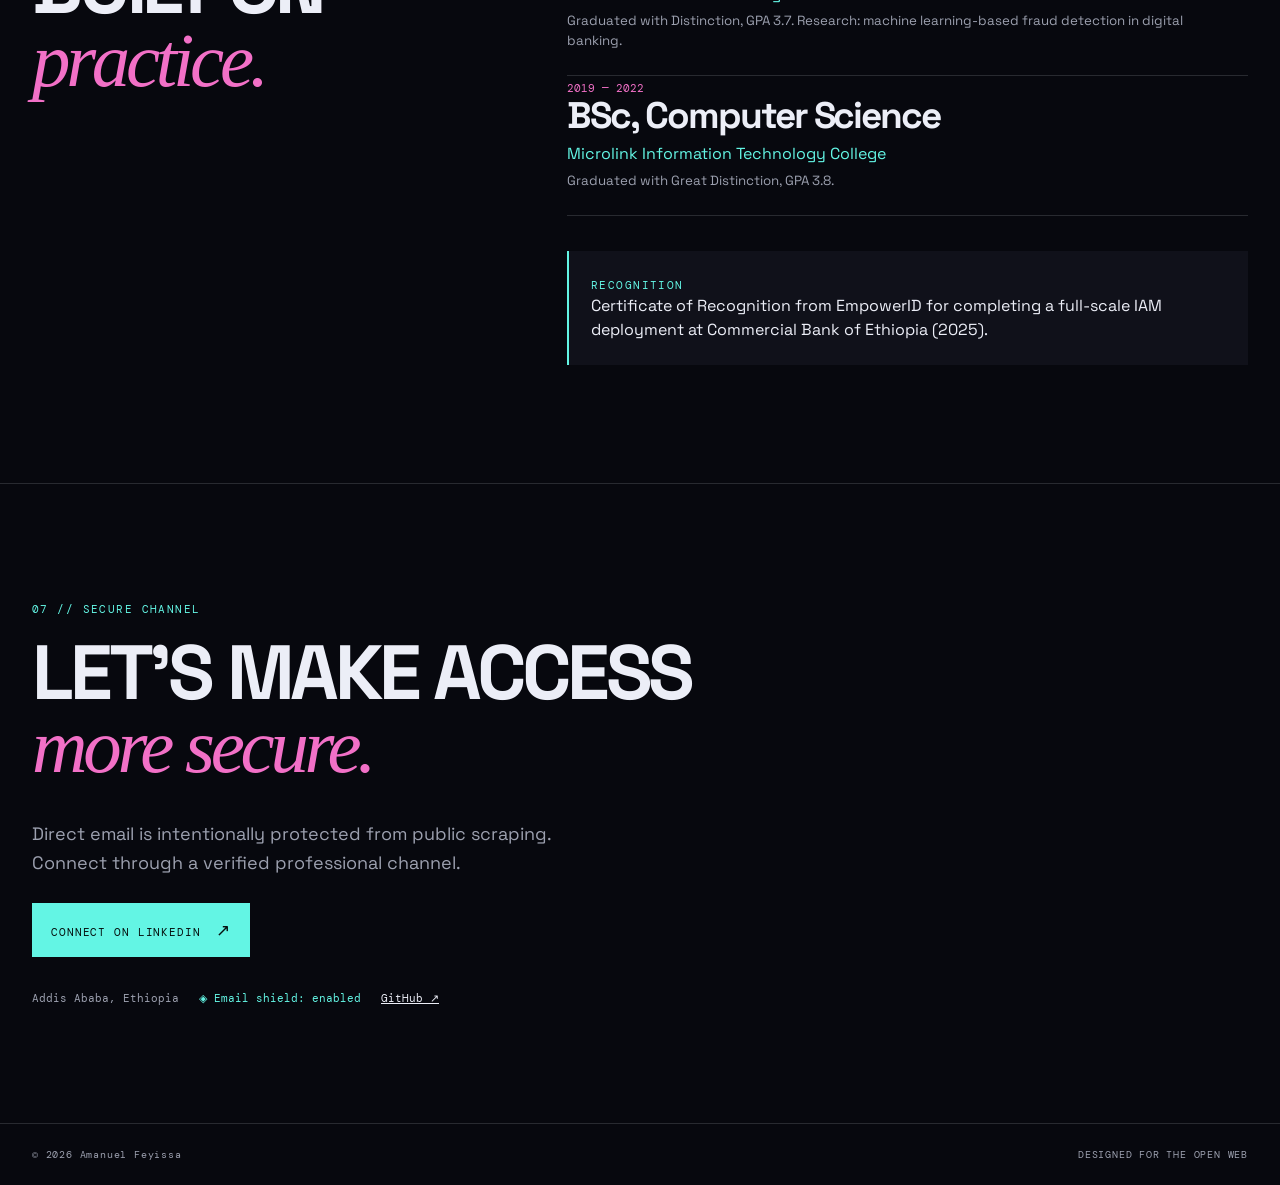
==== commit e12f3693: "updated porfolio" ====
--- a/portfolio-site/index.html
+++ b/portfolio-site/index.html
@@ -12,6 +12,8 @@
     <meta property="og:type" content="website" />
     <meta property="og:image" content="https://amanuelfeyissa.pages.dev/assets/profile-amanuelfeyissa.jpg" />
     <meta name="theme-color" content="#07080e" />
+    <link rel="icon" type="image/jpeg" href="assets/logo.jpg" />
+    <link rel="apple-touch-icon" href="assets/logo.jpg" />
     <title>Amanuel Feyissa | IAM, Cybersecurity & Data Science</title>
     <link rel="preconnect" href="https://fonts.googleapis.com" />
     <link rel="preconnect" href="https://fonts.gstatic.com" crossorigin />
--- a/portfolio-site/styles-add.css
+++ b/portfolio-site/styles-add.css
@@ -1 +1 @@
-.portrait-frame{position:absolute;right:8%;top:18%;z-index:1;width:min(25vw,310px);aspect-ratio:4/5;border:1px solid var(--cyan);padding:8px;background:var(--panel);transform:rotate(3deg)}.portrait-frame img{width:100%;height:100%;object-fit:cover;object-position:center 20%;filter:grayscale(1) contrast(1.18)}.portrait-frame span{position:absolute;right:-34px;bottom:16px;background:var(--pink);color:#160411;padding:7px 9px;font:10px 'DM Mono',monospace}.hero-orb{right:3%;top:17%;width:min(35vw,420px)}.skills-grid,.certification-grid{display:grid;grid-template-columns:repeat(2,1fr);gap:14px}.skill-card,.cert-card{background:rgba(16,17,26,.78);border:1px solid var(--line);padding:24px;display:flex;gap:20px;transition:transform .2s,border-color .2s}.skill-card:hover,.cert-card:hover{transform:translateY(-4px);border-color:var(--cyan)}.skill-mark,.cert-mark{display:grid;place-items:center;flex:0 0 57px;height:57px;border:1px solid var(--cyan);color:var(--cyan);font:600 15px 'DM Mono',monospace}.skill-card h3,.cert-card h3{font-size:19px;letter-spacing:-.03em;margin:2px 0 14px}.skill-items{display:flex;flex-wrap:wrap;gap:6px}.skill-items span{font:10px 'DM Mono',monospace;color:var(--muted);border:1px solid var(--line);padding:6px}.certification-grid{grid-template-columns:repeat(3,1fr)}.cert-card{display:block;min-height:190px}.cert-card p{font:10px 'DM Mono',monospace;letter-spacing:.08em;color:var(--cyan);margin:25px 0 9px}.cert-card span{font:10px 'DM Mono',monospace;color:var(--muted)}@media(max-width:700px){.portrait-frame{width:170px;right:20px;top:12%;opacity:.85}.hero-orb{width:220px;right:-42px;top:14%;opacity:.45}.skills-grid,.certification-grid{grid-template-columns:1fr}}
+a.project{text-decoration:none;color:inherit;transition:background .2s}a.project:hover{background:rgba(99,245,228,.03)}a.project:hover .project-arrow{color:var(--cyan)}.project-arrow{position:absolute;right:0;bottom:0;font-size:28px;color:var(--text)}.portrait-frame{position:absolute;right:8%;top:18%;z-index:1;width:min(25vw,310px);aspect-ratio:4/5;border:1px solid var(--cyan);padding:8px;background:var(--panel);transform:rotate(3deg)}.portrait-frame img{width:100%;height:100%;object-fit:cover;object-position:center 20%;filter:grayscale(1) contrast(1.18)}.portrait-frame span{position:absolute;right:-34px;bottom:16px;background:var(--pink);color:#160411;padding:7px 9px;font:10px 'DM Mono',monospace}.hero-orb{right:3%;top:17%;width:min(35vw,420px)}.skills-grid,.certification-grid{display:grid;grid-template-columns:repeat(2,1fr);gap:14px}.skill-card,.cert-card{background:rgba(16,17,26,.78);border:1px solid var(--line);padding:24px;display:flex;gap:20px;transition:transform .2s,border-color .2s}.skill-card:hover,.cert-card:hover{transform:translateY(-4px);border-color:var(--cyan)}.skill-mark,.cert-mark{display:grid;place-items:center;flex:0 0 57px;height:57px;border:1px solid var(--cyan);color:var(--cyan);font:600 15px 'DM Mono',monospace}.skill-card h3,.cert-card h3{font-size:19px;letter-spacing:-.03em;margin:2px 0 14px}.skill-items{display:flex;flex-wrap:wrap;gap:6px}.skill-items span{font:10px 'DM Mono',monospace;color:var(--muted);border:1px solid var(--line);padding:6px}.certification-grid{grid-template-columns:repeat(3,1fr)}.cert-card{display:block;min-height:190px}.cert-card p{font:10px 'DM Mono',monospace;letter-spacing:.08em;color:var(--cyan);margin:25px 0 9px}.cert-card span{font:10px 'DM Mono',monospace;color:var(--muted)}@media(max-width:700px){.portrait-frame{width:170px;right:20px;top:12%;opacity:.85}.hero-orb{width:220px;right:-42px;top:14%;opacity:.45}.skills-grid,.certification-grid{grid-template-columns:1fr}}
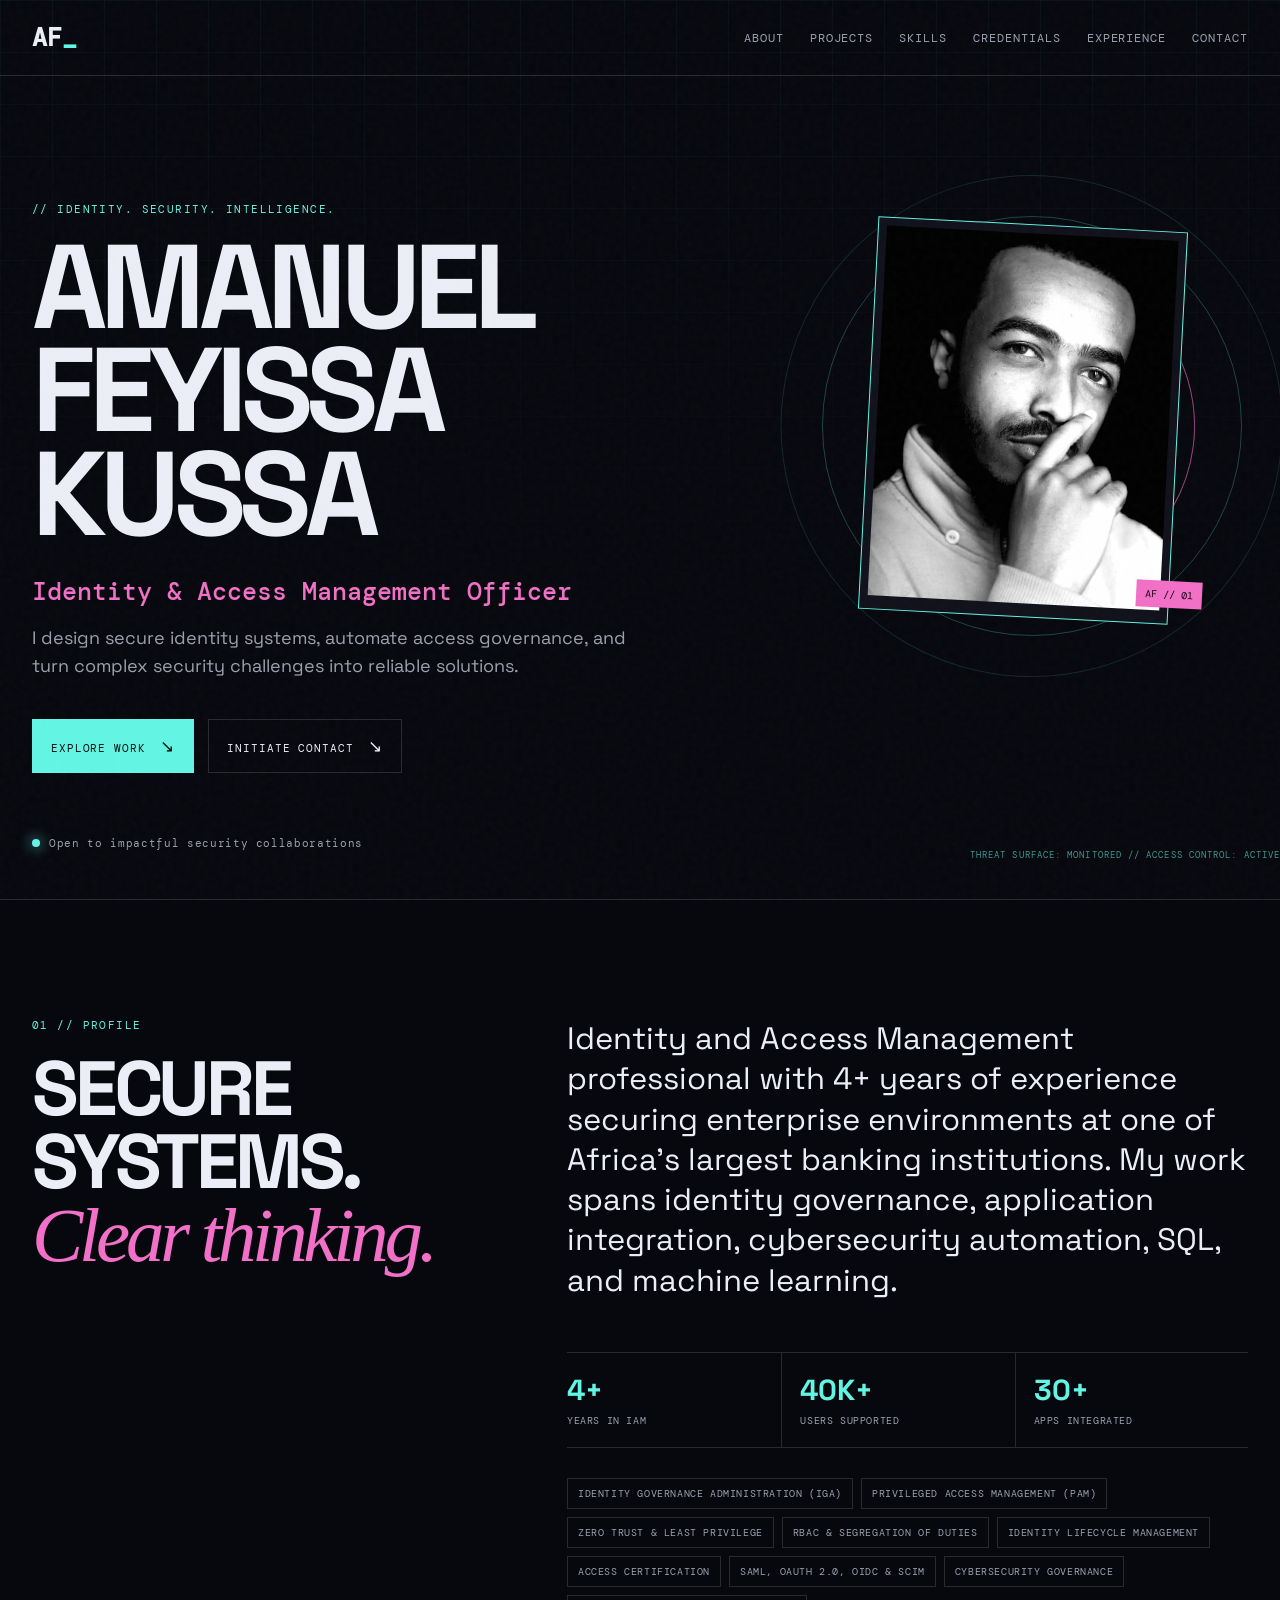
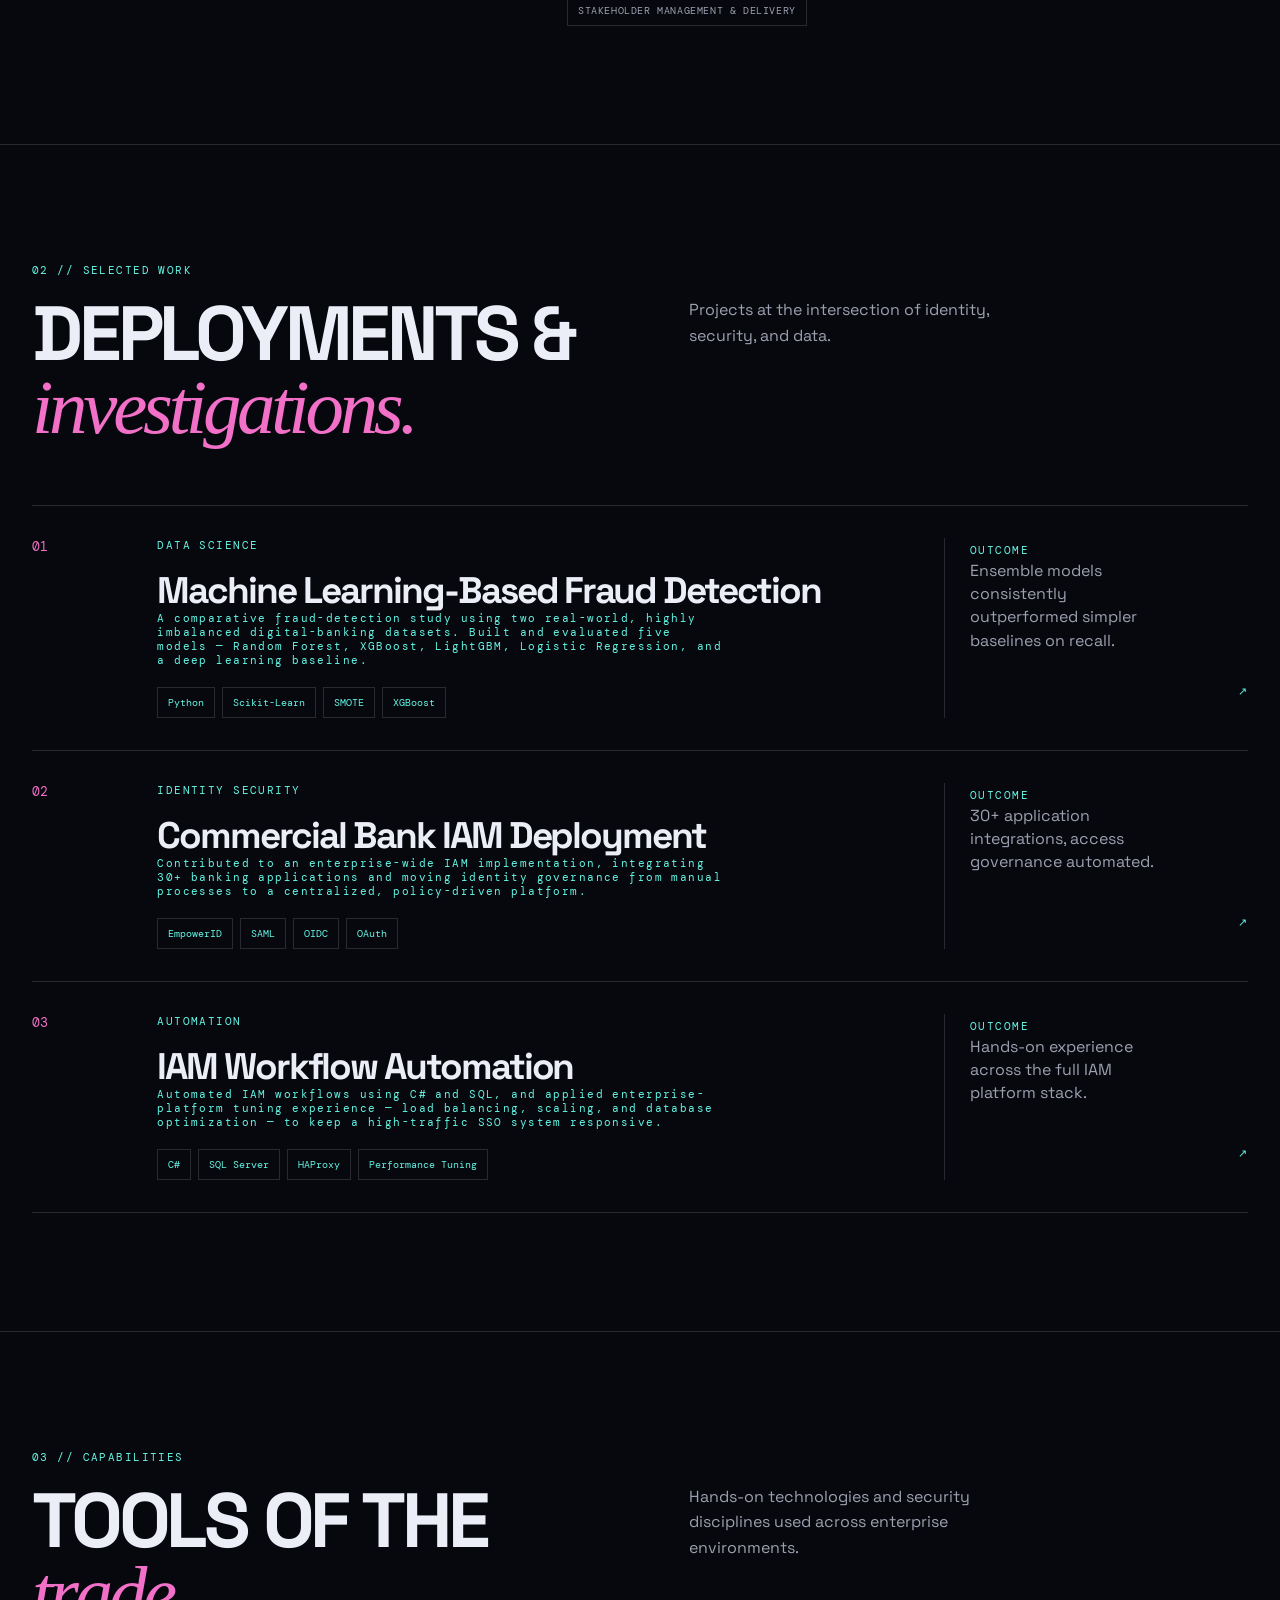
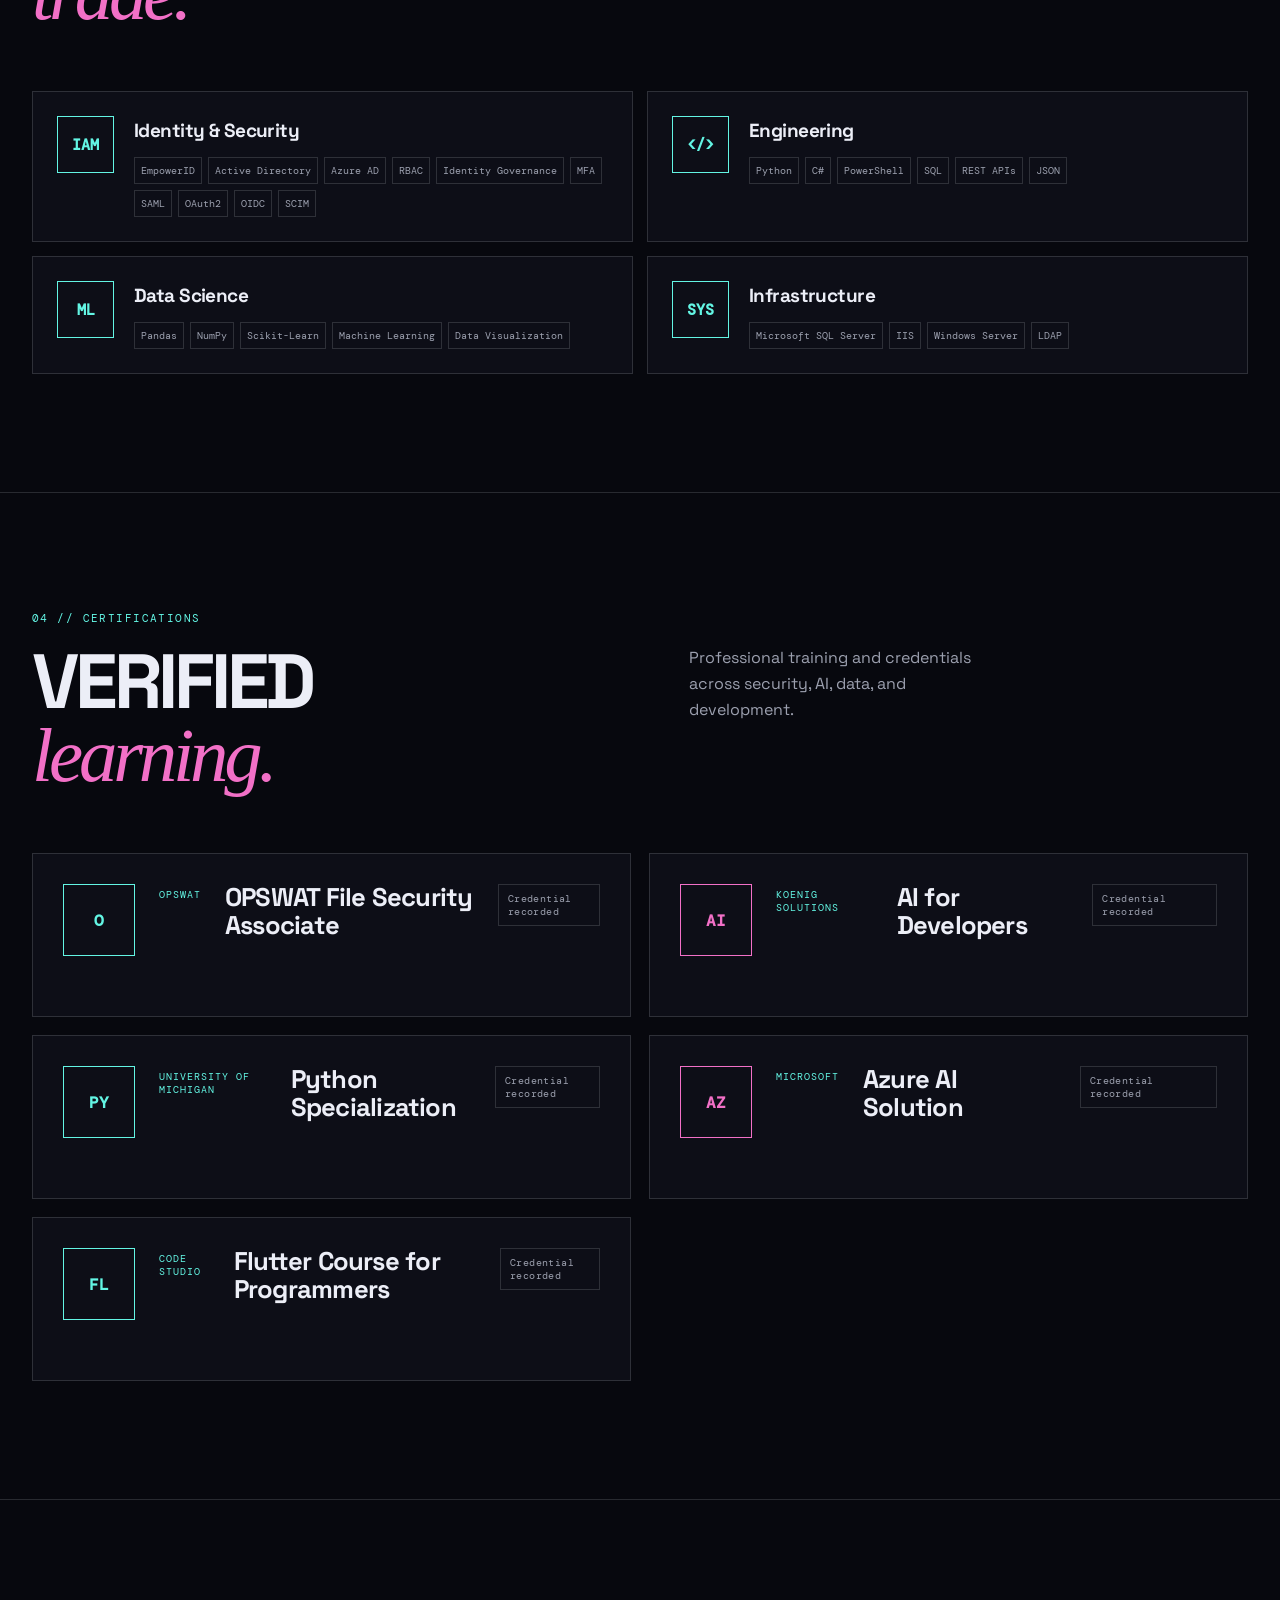
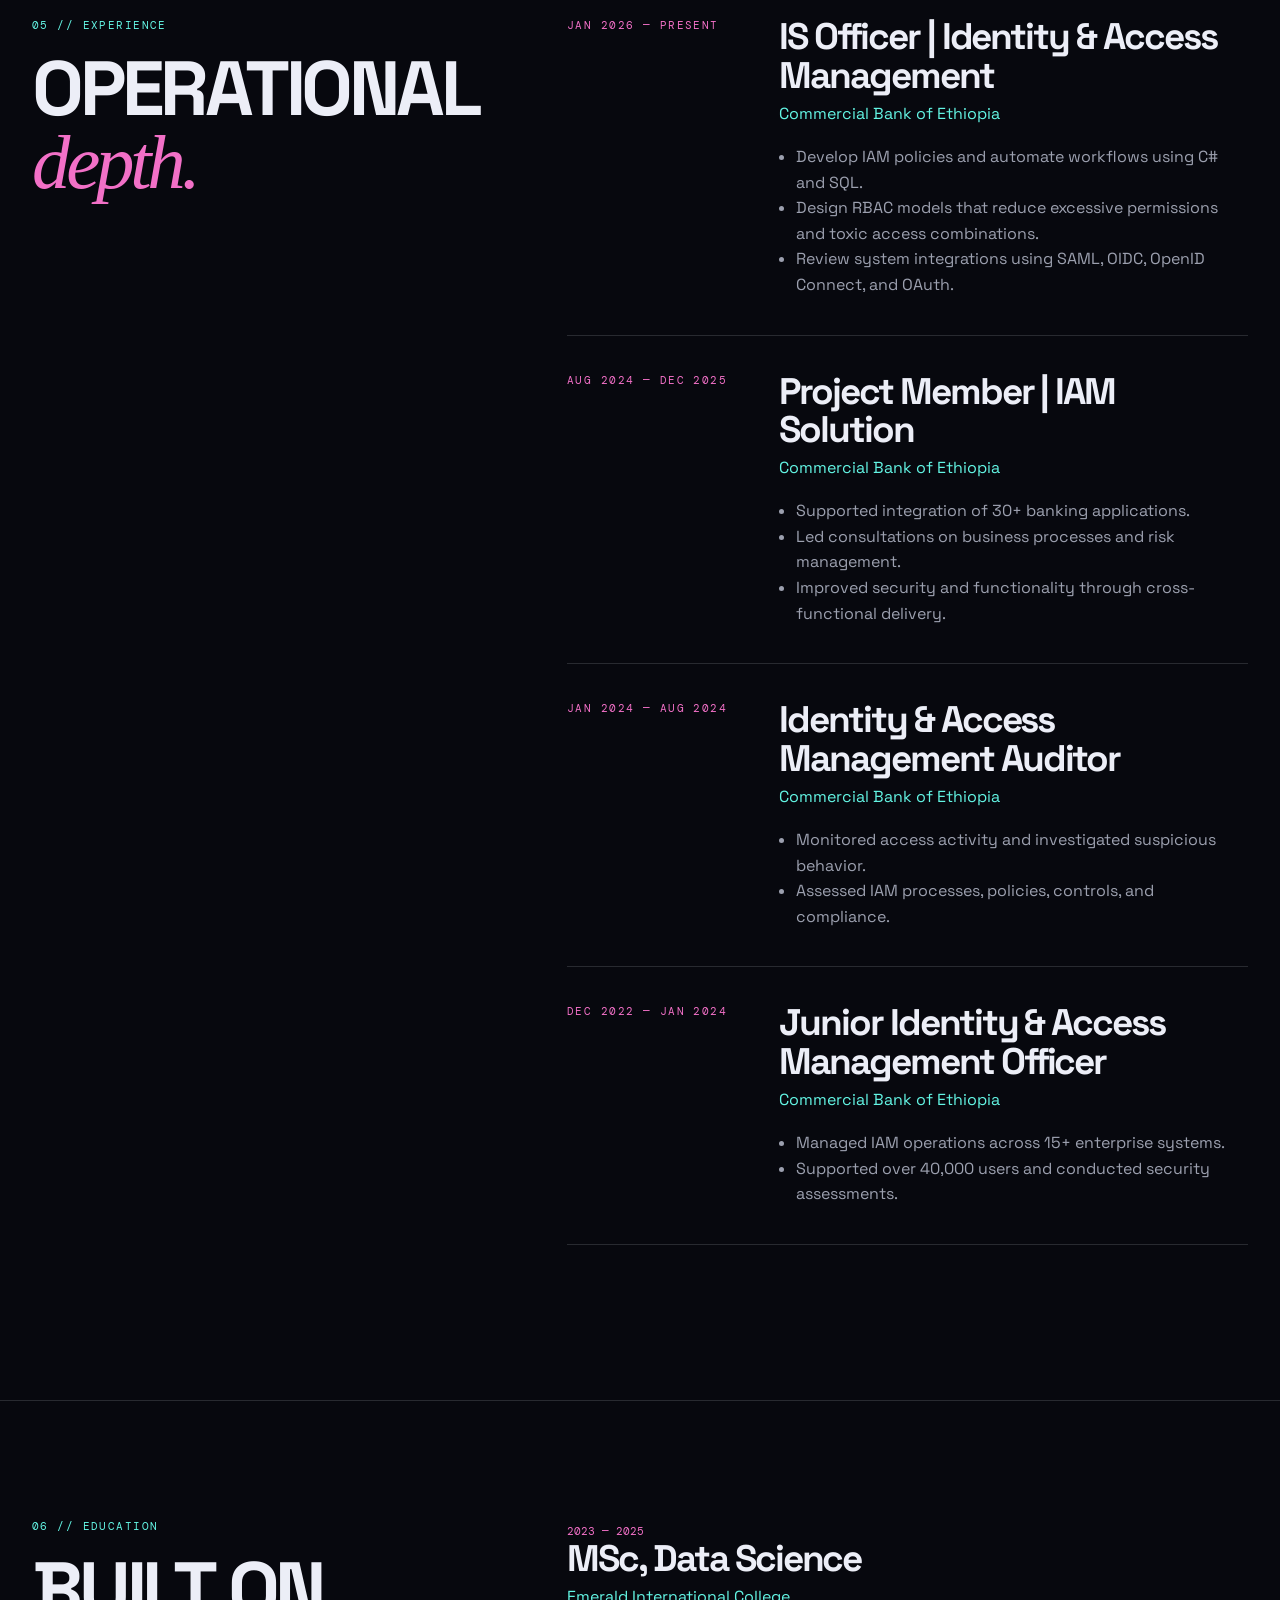
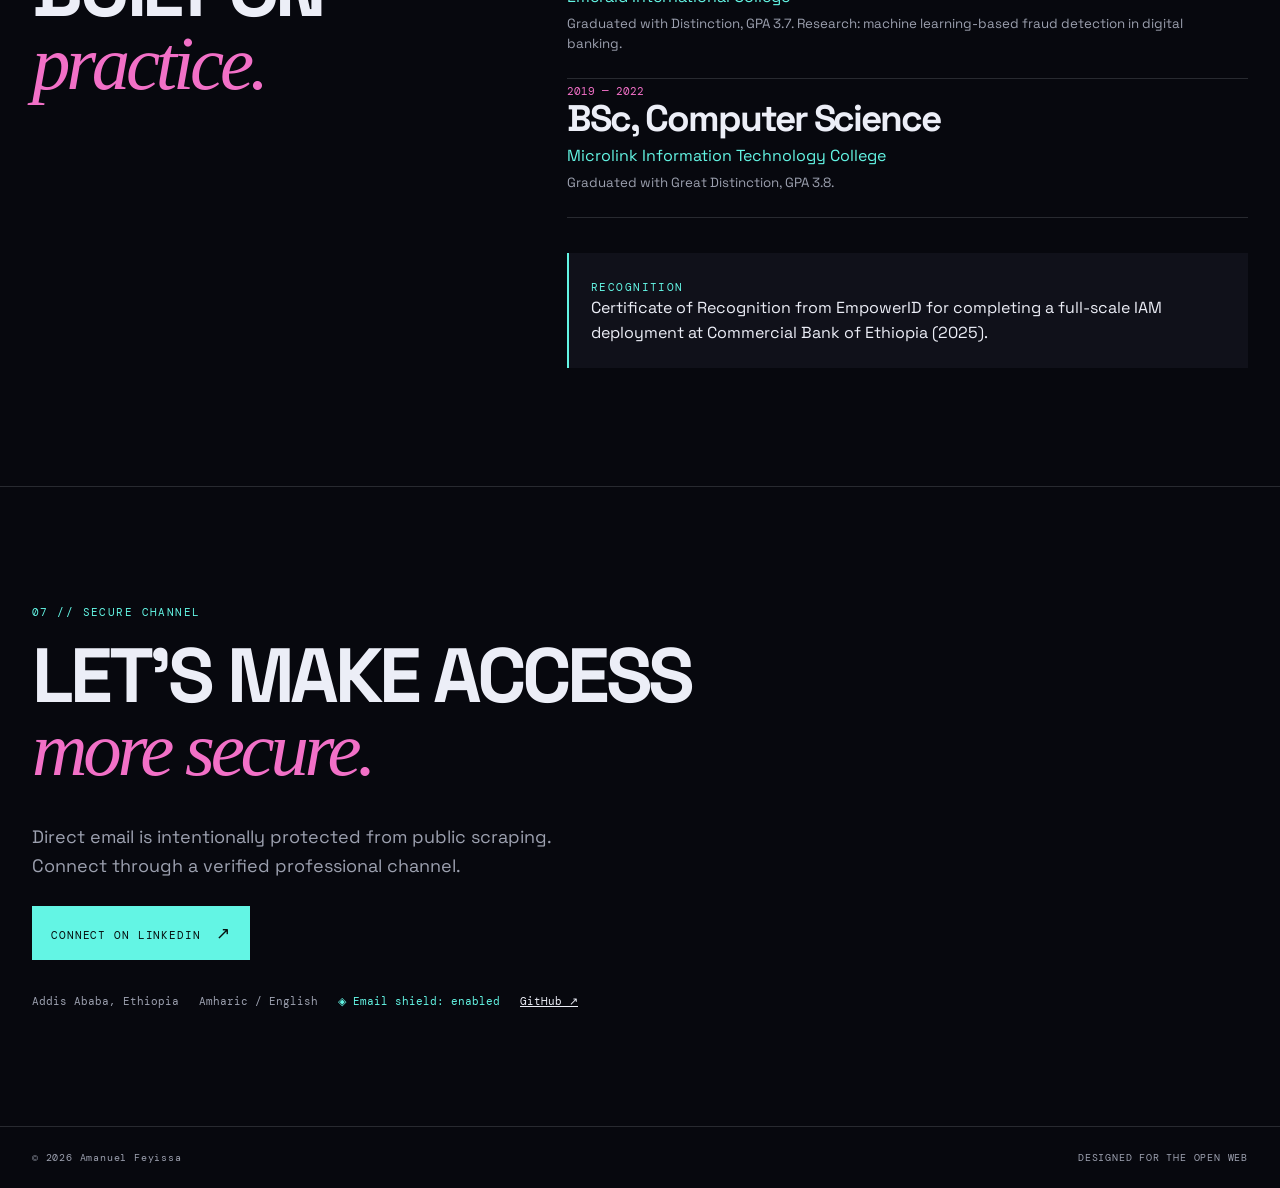
==== commit d623822d: "Fix critical UI bugs and build out real project case studies - Fix duplicate id="certifications" col" ====
--- a/portfolio-site/index.html
+++ b/portfolio-site/index.html
@@ -6,11 +6,11 @@
     <meta name="description" content="Amanuel Feyissa Kussa is an Identity and Access Management Officer, cybersecurity analyst, and data scientist specializing in IGA, PAM, RBAC, Zero Trust, SAML, OIDC, OAuth, and banking security." />
     <meta name="keywords" content="Amanuel Feyissa, IAM specialist Ethiopia, Identity and Access Management Officer, cybersecurity analyst Addis Ababa, IGA, PAM, RBAC, Zero Trust, SAML, OIDC, OAuth, data scientist, banking cybersecurity" />
     <meta name="robots" content="index, follow" />
-    <link rel="canonical" href="https://amanuelfeyissa.pages.dev/" />
+    <link rel="canonical" href="https://amanuelfeyissa.kussa.workers.dev/" />
     <meta property="og:title" content="Amanuel Feyissa | IAM & Cybersecurity" />
     <meta property="og:description" content="Identity security, cybersecurity automation, and data science for secure enterprise systems." />
     <meta property="og:type" content="website" />
-    <meta property="og:image" content="https://amanuelfeyissa.pages.dev/assets/profile-amanuelfeyissa.jpg" />
+    <meta property="og:image" content="https://amanuelfeyissa.kussa.workers.dev/assets/profile-amanuelfeyissa.jpg" />
     <meta name="theme-color" content="#07080e" />
     <link rel="icon" type="image/jpeg" href="assets/logo.jpg" />
     <link rel="apple-touch-icon" href="assets/logo.jpg" />
@@ -22,7 +22,7 @@
     <link rel="stylesheet" href="styles-add.css" />
     <link rel="stylesheet" href="styles-animations.css" />
     <link rel="stylesheet" href="styles-certifications.css" />
-    <script type="application/ld+json">{"@context":"https://schema.org","@type":"Person","name":"Amanuel Feyissa Kussa","jobTitle":"Identity and Access Management Officer","description":"Identity and Access Management Officer, cybersecurity analyst, and data scientist specializing in IGA, PAM, RBAC, Zero Trust, SAML, OIDC, OAuth, and enterprise banking security.","url":"https://amanuelfeyissa.pages.dev/","image":"https://amanuelfeyissa.pages.dev/assets/profile-amanuelfeyissa.jpg","address":{"@type":"PostalAddress","addressLocality":"Addis Ababa","addressCountry":"ET"},"knowsAbout":["Identity and Access Management","Identity Governance","Privileged Access Management","Cybersecurity","RBAC","Zero Trust","SAML","OIDC","OAuth","Machine Learning"]}</script>
+    <script type="application/ld+json">{"@context":"https://schema.org","@type":"Person","name":"Amanuel Feyissa Kussa","jobTitle":"Identity and Access Management Officer","description":"Identity and Access Management Officer, cybersecurity analyst, and data scientist specializing in IGA, PAM, RBAC, Zero Trust, SAML, OIDC, OAuth, and enterprise banking security.","url":"https://amanuelfeyissa.kussa.workers.dev/","image":"https://amanuelfeyissa.kussa.workers.dev/assets/profile-amanuelfeyissa.jpg","address":{"@type":"PostalAddress","addressLocality":"Addis Ababa","addressCountry":"ET"},"knowsAbout":["Identity and Access Management","Identity Governance","Privileged Access Management","Cybersecurity","RBAC","Zero Trust","SAML","OIDC","OAuth","Machine Learning"]}</script>
   </head>
   <body>
     <div class="noise" aria-hidden="true"></div><div class="grid" aria-hidden="true"></div>
@@ -32,10 +32,10 @@
       <section id="about" class="section about"><div class="section-heading"><p class="eyebrow">01 // PROFILE</p><h2>Secure systems.<br><em>Clear thinking.</em></h2></div><div class="about-content"><p class="large-copy" data-summary></p><div class="stats" id="stats"></div><div class="strengths" id="strengths"></div></div></section>
       <section id="work" class="section"><div class="section-heading wide"><p class="eyebrow">02 // SELECTED WORK</p><h2>Deployments &<br><em>investigations.</em></h2><p>Projects at the intersection of identity, security, and data.</p></div><div class="project-list" id="projects"></div></section>
       <section id="skills" class="section"><div class="section-heading wide"><p class="eyebrow">03 // CAPABILITIES</p><h2>Tools of the<br><em>trade.</em></h2><p>Hands-on technologies and security disciplines used across enterprise environments.</p></div><div id="skills-grid" class="skills-grid"></div></section>
-      <section id="certifications" class="section"><div class="section-heading wide"><p class="eyebrow">04 // CERTIFICATIONS</p><h2>Verified<br><em>learning.</em></h2><p>Professional training and credentials across security, AI, data, and development.</p></div><div class="certification-grid" id="certifications"></div></section>
+      <section id="certifications" class="section"><div class="section-heading wide"><p class="eyebrow">04 // CERTIFICATIONS</p><h2>Verified<br><em>learning.</em></h2><p>Professional training and credentials across security, AI, data, and development.</p></div><div class="certification-grid" id="certifications-grid"></div></section>
       <section id="experience" class="section experience"><div class="section-heading"><p class="eyebrow">05 // EXPERIENCE</p><h2>Operational<br><em>depth.</em></h2></div><div class="timeline" id="experience-list"></div></section>
       <section class="section credentials"><div><p class="eyebrow">06 // EDUCATION</p><h2>Built on<br><em>practice.</em></h2></div><div class="credentials-content"><div id="education"></div><div class="recognition"><span>RECOGNITION</span><p data-recognition></p></div></div></section>
-      <section id="contact" class="section contact"><p class="eyebrow">07 // SECURE CHANNEL</p><h2>Let's make access<br><em>more secure.</em></h2><p class="secure-contact-copy">Direct email is intentionally protected from public scraping. Connect through a verified professional channel.</p><a class="button primary protected-link" data-linkedin target="_blank" rel="noreferrer">Connect on LinkedIn <span>↗</span></a><div class="contact-meta"><span data-location></span><span class="shield">◈ Email shield: enabled</span><a data-github target="_blank" rel="noreferrer">GitHub ↗</a></div></section>
+      <section id="contact" class="section contact"><p class="eyebrow">07 // SECURE CHANNEL</p><h2>Let's make access<br><em>more secure.</em></h2><p class="secure-contact-copy">Direct email is intentionally protected from public scraping. Connect through a verified professional channel.</p><a class="button primary protected-link" data-linkedin target="_blank" rel="noreferrer">Connect on LinkedIn <span>↗</span></a><div class="contact-meta"><span data-location></span><span data-languages></span><span class="shield">◈ Email shield: enabled</span><a data-github target="_blank" rel="noreferrer">GitHub ↗</a></div></section>
     </main>
     <footer><span>© <span id="year"></span> <span data-short-name></span></span><span>DESIGNED FOR THE OPEN WEB</span></footer>
     <script src="content.js"></script><script src="script.js"></script>
--- a/portfolio-site/styles.css
+++ b/portfolio-site/styles.css
@@ -1 +1 @@
-:root{--bg:#07080e;--panel:#10111a;--text:#eceef7;--muted:#9ca0af;--cyan:#63f5e4;--pink:#f270c7;--line:rgba(236,238,247,.15)}*{box-sizing:border-box}html{scroll-behavior:smooth}body{margin:0;background:var(--bg);color:var(--text);font-family:'Space Grotesk',sans-serif;overflow-x:hidden}.noise,.grid{position:fixed;inset:0;pointer-events:none}.grid{z-index:-2;background-image:linear-gradient(rgba(99,245,228,.045) 1px,transparent 1px),linear-gradient(90deg,rgba(99,245,228,.045) 1px,transparent 1px);background-size:52px 52px;mask-image:linear-gradient(to bottom,black,transparent 75%)}.noise{z-index:3;opacity:.035;background-image:url("data:image/svg+xml,%3Csvg viewBox='0 0 180 180' xmlns='http://www.w3.org/2000/svg'%3E%3Cfilter id='n'%3E%3CfeTurbulence type='fractalNoise' baseFrequency='.8' numOctaves='3' stitchTiles='stitch'/%3E%3C/filter%3E%3Crect width='100%25' height='100%25' filter='url(%23n)' opacity='.8'/%3E%3C/svg%3E")}.nav{height:76px;display:flex;justify-content:space-between;align-items:center;max-width:1280px;margin:auto;padding:0 32px;border-bottom:1px solid var(--line)}.brand{font:bold 25px 'DM Mono',monospace;color:var(--text);text-decoration:none}.brand span{color:var(--cyan)}nav{display:flex;gap:26px}nav a,.menu-button{font:12px 'DM Mono',monospace;letter-spacing:.08em;text-transform:uppercase;color:var(--muted);text-decoration:none}nav a:hover{color:var(--cyan)}.menu-button{display:none;background:transparent;border:0}.section{max-width:1280px;margin:auto;padding:118px 32px;border-bottom:1px solid var(--line)}.hero{min-height:calc(100vh - 76px);position:relative;display:flex;justify-content:center;flex-direction:column}.eyebrow,.project-main>p,.project-result>span,.recognition>span,.certs>span,.period{font:11px 'DM Mono',monospace;letter-spacing:.13em;color:var(--cyan);margin:0 0 20px}.hero h1,h2,h3{margin:0;letter-spacing:-.055em}.hero h1{max-width:900px;font-size:clamp(52px,9.3vw,132px);line-height:.87;text-transform:uppercase}.hero-role{font:500 clamp(17px,2.25vw,25px) 'DM Mono',monospace;color:var(--pink);margin:28px 0 16px}.hero-copy{font-size:18px;line-height:1.6;color:var(--muted);max-width:600px;margin:0}.hero-actions{display:flex;gap:14px;margin-top:38px}.button{border:1px solid var(--line);padding:15px 18px;color:var(--text);text-decoration:none;text-transform:uppercase;font:11px 'DM Mono',monospace;letter-spacing:.08em;transition:.2s}.button:hover{border-color:var(--cyan);color:var(--cyan)}.button.primary{background:var(--cyan);border-color:var(--cyan);color:#06100f}.button span{font-size:17px;margin-left:7px}.status{position:absolute;bottom:38px;font:11px 'DM Mono',monospace;color:var(--muted);letter-spacing:.06em}.status i{display:inline-block;width:8px;height:8px;background:var(--cyan);border-radius:50%;margin-right:9px;box-shadow:0 0 14px var(--cyan)}.hero-orb{position:absolute;right:5%;top:22%;width:min(31vw,390px);aspect-ratio:1;border:1px solid rgba(99,245,228,.25);border-radius:50%;animation:spin 30s linear infinite}.hero-orb:before,.hero-orb:after,.hero-orb span{content:'';position:absolute;inset:11%;border:1px solid rgba(242,112,199,.25);border-radius:50%;transform:rotate(52deg)}.hero-orb:after{inset:27%;border-color:var(--cyan);box-shadow:0 0 70px rgba(99,245,228,.13)}.hero-orb span:first-child{inset:-10%;border-color:rgba(99,245,228,.13);transform:rotate(75deg)}@keyframes spin{to{transform:rotate(360deg)}}h2{font-size:clamp(39px,6vw,78px);line-height:.95;text-transform:uppercase}h2 em{font-family:Georgia,serif;font-weight:400;color:var(--pink);text-transform:none}.about,.experience,.credentials{display:grid;grid-template-columns:minmax(230px,36%) 1fr;gap:8%}.large-copy{font-size:clamp(20px,2.5vw,31px);line-height:1.3;margin:0 0 52px}.stats{display:flex;border-block:1px solid var(--line);margin-bottom:30px}.stats div{flex:1;padding:18px 10px 18px 0}.stats div+div{border-left:1px solid var(--line);padding-left:18px}.stats strong{display:block;font-size:29px;color:var(--cyan)}.stats span,.strengths span{font:10px 'DM Mono',monospace;letter-spacing:.06em;color:var(--muted);text-transform:uppercase}.strengths{display:flex;flex-wrap:wrap;gap:8px}.strengths span,.tags span{border:1px solid var(--line);padding:8px 10px}.section-heading.wide{display:grid;grid-template-columns:1fr 1fr;column-gap:8%;margin-bottom:60px}.section-heading.wide .eyebrow{grid-column:1/-1}.section-heading.wide>p:last-child{color:var(--muted);line-height:1.6;max-width:300px;margin:0}.project{display:grid;grid-template-columns:8% 1fr 25%;gap:28px;padding:32px 0;border-top:1px solid var(--line)}.project:last-child{border-bottom:1px solid var(--line)}.project-id{font:13px 'DM Mono',monospace;color:var(--pink)}.project h3,.job h3,.education-item h3{font-size:clamp(23px,3vw,37px);line-height:1.05}.project-description{color:var(--muted);max-width:570px;line-height:1.55}.tags{display:flex;flex-wrap:wrap;gap:7px}.tags span{font:10px 'DM Mono',monospace;color:var(--cyan)}.project-result{border-left:1px solid var(--line);padding-left:25px;position:relative}.project-result p{color:var(--muted);line-height:1.45;margin:0;max-width:190px}.project-result a{position:absolute;right:0;bottom:0;font-size:28px;color:var(--text);text-decoration:none}.job{display:grid;grid-template-columns:180px 1fr;gap:32px;padding:0 0 37px;margin-bottom:37px;border-bottom:1px solid var(--line)}.job .period{color:var(--pink)}.company{color:var(--cyan);margin:7px 0 20px}.job ul{color:var(--muted);padding-left:17px;line-height:1.6;margin:0}.credentials-content{display:grid;gap:35px}.education-item{padding-bottom:24px;border-bottom:1px solid var(--line)}.education-item span{font:11px 'DM Mono',monospace;color:var(--pink)}.education-item p{color:var(--cyan);margin:7px 0}.education-item small{display:block;color:var(--muted);line-height:1.5;max-width:650px}.recognition,.certs{padding:22px;background:var(--panel);border-left:2px solid var(--cyan)}.recognition p{margin:0;line-height:1.55}.certs{border-color:var(--pink)}.certs ul{padding-left:17px;color:var(--muted);line-height:1.7;margin:0}.contact{min-height:70vh;display:flex;flex-direction:column;justify-content:center}.contact h2{margin-bottom:36px}.email{font-size:clamp(17px,2.8vw,35px);color:var(--cyan);text-decoration:none;overflow-wrap:anywhere}.email:hover{color:var(--pink)}.contact-meta{display:flex;gap:20px;flex-wrap:wrap;margin-top:34px;font:11px 'DM Mono',monospace;color:var(--muted)}.contact-meta a{color:var(--text)}footer{max-width:1280px;margin:auto;padding:24px 32px;display:flex;justify-content:space-between;color:var(--muted);font:10px 'DM Mono',monospace;letter-spacing:.08em}@media(max-width:700px){.nav,.section,footer{padding-left:20px;padding-right:20px}.section{padding-top:78px;padding-bottom:78px}.hero{min-height:720px}.hero-orb{width:220px;right:-42px;top:14%;opacity:.6}.menu-button{display:block}nav{display:none;position:absolute;top:76px;left:0;right:0;padding:20px;background:#0c0d14;border-bottom:1px solid var(--line);flex-direction:column;z-index:5}nav.open{display:flex}.about,.experience,.credentials{grid-template-columns:1fr;gap:45px}.section-heading.wide{display:block;margin-bottom:43px}.section-heading.wide h2{margin-bottom:20px}.project{grid-template-columns:42px 1fr;gap:14px}.project-result{grid-column:2;border:0;border-top:1px solid var(--line);padding:15px 35px 0 0}.job{grid-template-columns:1fr;gap:8px;padding-bottom:27px;margin-bottom:27px}.job .period{margin:0}.hero-actions{flex-wrap:wrap}.status{bottom:24px}footer{gap:11px;flex-direction:column}.stats strong{font-size:23px}}@media(prefers-reduced-motion:reduce){html{scroll-behavior:auto}.hero-orb{animation:none}}
+:root{--bg:#07080e;--panel:#10111a;--text:#eceef7;--muted:#9ca0af;--cyan:#63f5e4;--pink:#f270c7;--line:rgba(236,238,247,.15)}*{box-sizing:border-box}html{scroll-behavior:smooth}body{margin:0;background:var(--bg);color:var(--text);font-family:'Space Grotesk',sans-serif;overflow-x:hidden}.noise,.grid{position:fixed;inset:0;pointer-events:none}.grid{z-index:-2;background-image:linear-gradient(rgba(99,245,228,.045) 1px,transparent 1px),linear-gradient(90deg,rgba(99,245,228,.045) 1px,transparent 1px);background-size:52px 52px;mask-image:linear-gradient(to bottom,black,transparent 75%)}.noise{z-index:3;opacity:.035;background-image:url("data:image/svg+xml,%3Csvg viewBox='0 0 180 180' xmlns='http://www.w3.org/2000/svg'%3E%3Cfilter id='n'%3E%3CfeTurbulence type='fractalNoise' baseFrequency='.8' numOctaves='3' stitchTiles='stitch'/%3E%3C/filter%3E%3Crect width='100%25' height='100%25' filter='url(%23n)' opacity='.8'/%3E%3C/svg%3E")}.nav{height:76px;display:flex;justify-content:space-between;align-items:center;max-width:1280px;margin:auto;padding:0 32px;border-bottom:1px solid var(--line)}.brand{font:bold 25px 'DM Mono',monospace;color:var(--text);text-decoration:none}.brand span{color:var(--cyan)}nav{display:flex;gap:26px}nav a,.menu-button{font:12px 'DM Mono',monospace;letter-spacing:.08em;text-transform:uppercase;color:var(--muted);text-decoration:none}nav a:hover{color:var(--cyan)}.menu-button{display:none;background:transparent;border:0}.section{max-width:1280px;margin:auto;padding:118px 32px;border-bottom:1px solid var(--line)}.hero{min-height:calc(100vh - 76px);position:relative;display:flex;justify-content:center;flex-direction:column}.eyebrow,.project-main>p,.project-result>span,.recognition>span,.certs>span,.period{font:11px 'DM Mono',monospace;letter-spacing:.13em;color:var(--cyan);margin:0 0 20px}.hero h1,h2,h3{margin:0;letter-spacing:-.055em}.hero h1{max-width:min(900px,58%);font-size:clamp(52px,9.3vw,132px);line-height:.87;text-transform:uppercase}.hero-role{font:500 clamp(17px,2.25vw,25px) 'DM Mono',monospace;color:var(--pink);margin:28px 0 16px}.hero-copy{font-size:18px;line-height:1.6;color:var(--muted);max-width:600px;margin:0}.hero-actions{display:flex;gap:14px;margin-top:38px}.button{border:1px solid var(--line);padding:15px 18px;color:var(--text);text-decoration:none;text-transform:uppercase;font:11px 'DM Mono',monospace;letter-spacing:.08em;transition:.2s}.button:hover{border-color:var(--cyan);color:var(--cyan)}.button.primary{background:var(--cyan);border-color:var(--cyan);color:#06100f}.button span{font-size:17px;margin-left:7px}.status{position:absolute;bottom:38px;font:11px 'DM Mono',monospace;color:var(--muted);letter-spacing:.06em}.status i{display:inline-block;width:8px;height:8px;background:var(--cyan);border-radius:50%;margin-right:9px;box-shadow:0 0 14px var(--cyan)}.hero-orb{position:absolute;right:5%;top:22%;width:min(31vw,390px);aspect-ratio:1;border:1px solid rgba(99,245,228,.25);border-radius:50%;animation:spin 30s linear infinite}.hero-orb:before,.hero-orb:after,.hero-orb span{content:'';position:absolute;inset:11%;border:1px solid rgba(242,112,199,.25);border-radius:50%;transform:rotate(52deg)}.hero-orb:after{inset:27%;border-color:var(--cyan);box-shadow:0 0 70px rgba(99,245,228,.13)}.hero-orb span:first-child{inset:-10%;border-color:rgba(99,245,228,.13);transform:rotate(75deg)}@keyframes spin{to{transform:rotate(360deg)}}h2{font-size:clamp(39px,6vw,78px);line-height:.95;text-transform:uppercase}h2 em{font-family:Georgia,serif;font-weight:400;color:var(--pink);text-transform:none}.about,.experience,.credentials{display:grid;grid-template-columns:minmax(230px,36%) 1fr;gap:8%}.large-copy{font-size:clamp(20px,2.5vw,31px);line-height:1.3;margin:0 0 52px}.stats{display:flex;border-block:1px solid var(--line);margin-bottom:30px}.stats div{flex:1;padding:18px 10px 18px 0}.stats div+div{border-left:1px solid var(--line);padding-left:18px}.stats strong{display:block;font-size:29px;color:var(--cyan)}.stats span,.strengths span{font:10px 'DM Mono',monospace;letter-spacing:.06em;color:var(--muted);text-transform:uppercase}.strengths{display:flex;flex-wrap:wrap;gap:8px}.strengths span,.tags span{border:1px solid var(--line);padding:8px 10px}.section-heading.wide{display:grid;grid-template-columns:1fr 1fr;column-gap:8%;margin-bottom:60px}.section-heading.wide .eyebrow{grid-column:1/-1}.section-heading.wide>p:last-child{color:var(--muted);line-height:1.6;max-width:300px;margin:0}.project{display:grid;grid-template-columns:8% 1fr 25%;gap:28px;padding:32px 0;border-top:1px solid var(--line)}.project:last-child{border-bottom:1px solid var(--line)}.project-id{font:13px 'DM Mono',monospace;color:var(--pink)}.project h3,.job h3,.education-item h3{font-size:clamp(23px,3vw,37px);line-height:1.05}.project-description{color:var(--muted);max-width:570px;line-height:1.55}.tags{display:flex;flex-wrap:wrap;gap:7px}.tags span{font:10px 'DM Mono',monospace;color:var(--cyan)}.project-result{border-left:1px solid var(--line);padding-left:25px;position:relative}.project-result p{color:var(--muted);line-height:1.45;margin:0;max-width:190px}.project-result a{position:absolute;right:0;bottom:0;font-size:28px;color:var(--text);text-decoration:none}.job{display:grid;grid-template-columns:180px 1fr;gap:32px;padding:0 0 37px;margin-bottom:37px;border-bottom:1px solid var(--line)}.job .period{color:var(--pink)}.company{color:var(--cyan);margin:7px 0 20px}.job ul{color:var(--muted);padding-left:17px;line-height:1.6;margin:0}.credentials-content{display:grid;gap:35px}.education-item{padding-bottom:24px;border-bottom:1px solid var(--line)}.education-item span{font:11px 'DM Mono',monospace;color:var(--pink)}.education-item p{color:var(--cyan);margin:7px 0}.education-item small{display:block;color:var(--muted);line-height:1.5;max-width:650px}.recognition,.certs{padding:22px;background:var(--panel);border-left:2px solid var(--cyan)}.recognition p{margin:0;line-height:1.55}.certs{border-color:var(--pink)}.certs ul{padding-left:17px;color:var(--muted);line-height:1.7;margin:0}.contact{min-height:70vh;display:flex;flex-direction:column;justify-content:center}.contact h2{margin-bottom:36px}.email{font-size:clamp(17px,2.8vw,35px);color:var(--cyan);text-decoration:none;overflow-wrap:anywhere}.email:hover{color:var(--pink)}.contact-meta{display:flex;gap:20px;flex-wrap:wrap;margin-top:34px;font:11px 'DM Mono',monospace;color:var(--muted)}.contact-meta a{color:var(--text)}footer{max-width:1280px;margin:auto;padding:24px 32px;display:flex;justify-content:space-between;color:var(--muted);font:10px 'DM Mono',monospace;letter-spacing:.08em}@media(max-width:700px){.nav,.section,footer{padding-left:20px;padding-right:20px}.section{padding-top:78px;padding-bottom:78px}.hero{min-height:720px}.hero-orb{width:220px;right:-42px;top:14%;opacity:.6}.menu-button{display:block}nav{display:none;position:absolute;top:76px;left:0;right:0;padding:20px;background:#0c0d14;border-bottom:1px solid var(--line);flex-direction:column;z-index:5}nav.open{display:flex}.about,.experience,.credentials{grid-template-columns:1fr;gap:45px}.section-heading.wide{display:block;margin-bottom:43px}.section-heading.wide h2{margin-bottom:20px}.project{grid-template-columns:42px 1fr;gap:14px}.project-result{grid-column:2;border:0;border-top:1px solid var(--line);padding:15px 35px 0 0}.job{grid-template-columns:1fr;gap:8px;padding-bottom:27px;margin-bottom:27px}.job .period{margin:0}.hero-actions{flex-wrap:wrap}.status{bottom:24px}footer{gap:11px;flex-direction:column}.stats strong{font-size:23px}}@media(prefers-reduced-motion:reduce){html{scroll-behavior:auto}.hero-orb{animation:none}}
--- a/portfolio-site/styles-add.css
+++ b/portfolio-site/styles-add.css
@@ -1 +1 @@
-a.project{text-decoration:none;color:inherit;transition:background .2s}a.project:hover{background:rgba(99,245,228,.03)}a.project:hover .project-arrow{color:var(--cyan)}.project-arrow{position:absolute;right:0;bottom:0;font-size:28px;color:var(--text)}.portrait-frame{position:absolute;right:8%;top:18%;z-index:1;width:min(25vw,310px);aspect-ratio:4/5;border:1px solid var(--cyan);padding:8px;background:var(--panel);transform:rotate(3deg)}.portrait-frame img{width:100%;height:100%;object-fit:cover;object-position:center 20%;filter:grayscale(1) contrast(1.18)}.portrait-frame span{position:absolute;right:-34px;bottom:16px;background:var(--pink);color:#160411;padding:7px 9px;font:10px 'DM Mono',monospace}.hero-orb{right:3%;top:17%;width:min(35vw,420px)}.skills-grid,.certification-grid{display:grid;grid-template-columns:repeat(2,1fr);gap:14px}.skill-card,.cert-card{background:rgba(16,17,26,.78);border:1px solid var(--line);padding:24px;display:flex;gap:20px;transition:transform .2s,border-color .2s}.skill-card:hover,.cert-card:hover{transform:translateY(-4px);border-color:var(--cyan)}.skill-mark,.cert-mark{display:grid;place-items:center;flex:0 0 57px;height:57px;border:1px solid var(--cyan);color:var(--cyan);font:600 15px 'DM Mono',monospace}.skill-card h3,.cert-card h3{font-size:19px;letter-spacing:-.03em;margin:2px 0 14px}.skill-items{display:flex;flex-wrap:wrap;gap:6px}.skill-items span{font:10px 'DM Mono',monospace;color:var(--muted);border:1px solid var(--line);padding:6px}.certification-grid{grid-template-columns:repeat(3,1fr)}.cert-card{display:block;min-height:190px}.cert-card p{font:10px 'DM Mono',monospace;letter-spacing:.08em;color:var(--cyan);margin:25px 0 9px}.cert-card span{font:10px 'DM Mono',monospace;color:var(--muted)}@media(max-width:700px){.portrait-frame{width:170px;right:20px;top:12%;opacity:.85}.hero-orb{width:220px;right:-42px;top:14%;opacity:.45}.skills-grid,.certification-grid{grid-template-columns:1fr}}
+a.project{text-decoration:none;color:inherit;transition:background .2s}a.project:hover{background:rgba(99,245,228,.03)}a.project:hover .project-arrow{color:var(--cyan)}.project-arrow{position:absolute;right:0;bottom:0;font-size:28px;color:var(--text)}.portrait-frame{position:absolute;right:8%;top:18%;z-index:1;width:min(25vw,310px);aspect-ratio:4/5;border:1px solid var(--cyan);padding:8px;background:var(--panel);transform:rotate(3deg)}.portrait-frame img{width:100%;height:100%;object-fit:cover;object-position:center 20%;filter:grayscale(1) contrast(1.18)}.portrait-frame span{position:absolute;right:-34px;bottom:16px;background:var(--pink);color:#160411;padding:7px 9px;font:10px 'DM Mono',monospace}.hero-orb{right:3%;top:17%;width:min(35vw,420px)}.skills-grid,.certification-grid{display:grid;grid-template-columns:repeat(2,1fr);gap:14px}.skill-card,.cert-card{background:rgba(16,17,26,.78);border:1px solid var(--line);padding:24px;display:flex;gap:20px;transition:transform .2s,border-color .2s}.skill-card:hover,.cert-card:hover{transform:translateY(-4px);border-color:var(--cyan)}.skill-mark,.cert-mark{display:grid;place-items:center;flex:0 0 57px;height:57px;border:1px solid var(--cyan);color:var(--cyan);font:600 15px 'DM Mono',monospace}.skill-card h3,.cert-card h3{font-size:19px;letter-spacing:-.03em;margin:2px 0 14px}.skill-items{display:flex;flex-wrap:wrap;gap:6px}.skill-items span{font:10px 'DM Mono',monospace;color:var(--muted);border:1px solid var(--line);padding:6px}.certification-grid{grid-template-columns:repeat(3,1fr)}.cert-card{display:block;min-height:190px}.cert-card p{font:10px 'DM Mono',monospace;letter-spacing:.08em;color:var(--cyan);margin:25px 0 9px}.cert-card span{font:10px 'DM Mono',monospace;color:var(--muted)}@media(max-width:700px){.portrait-frame{position:relative;width:180px;right:auto;top:auto;margin:32px auto 0;opacity:1}.hero-orb{display:none}.skills-grid,.certification-grid{grid-template-columns:1fr}}
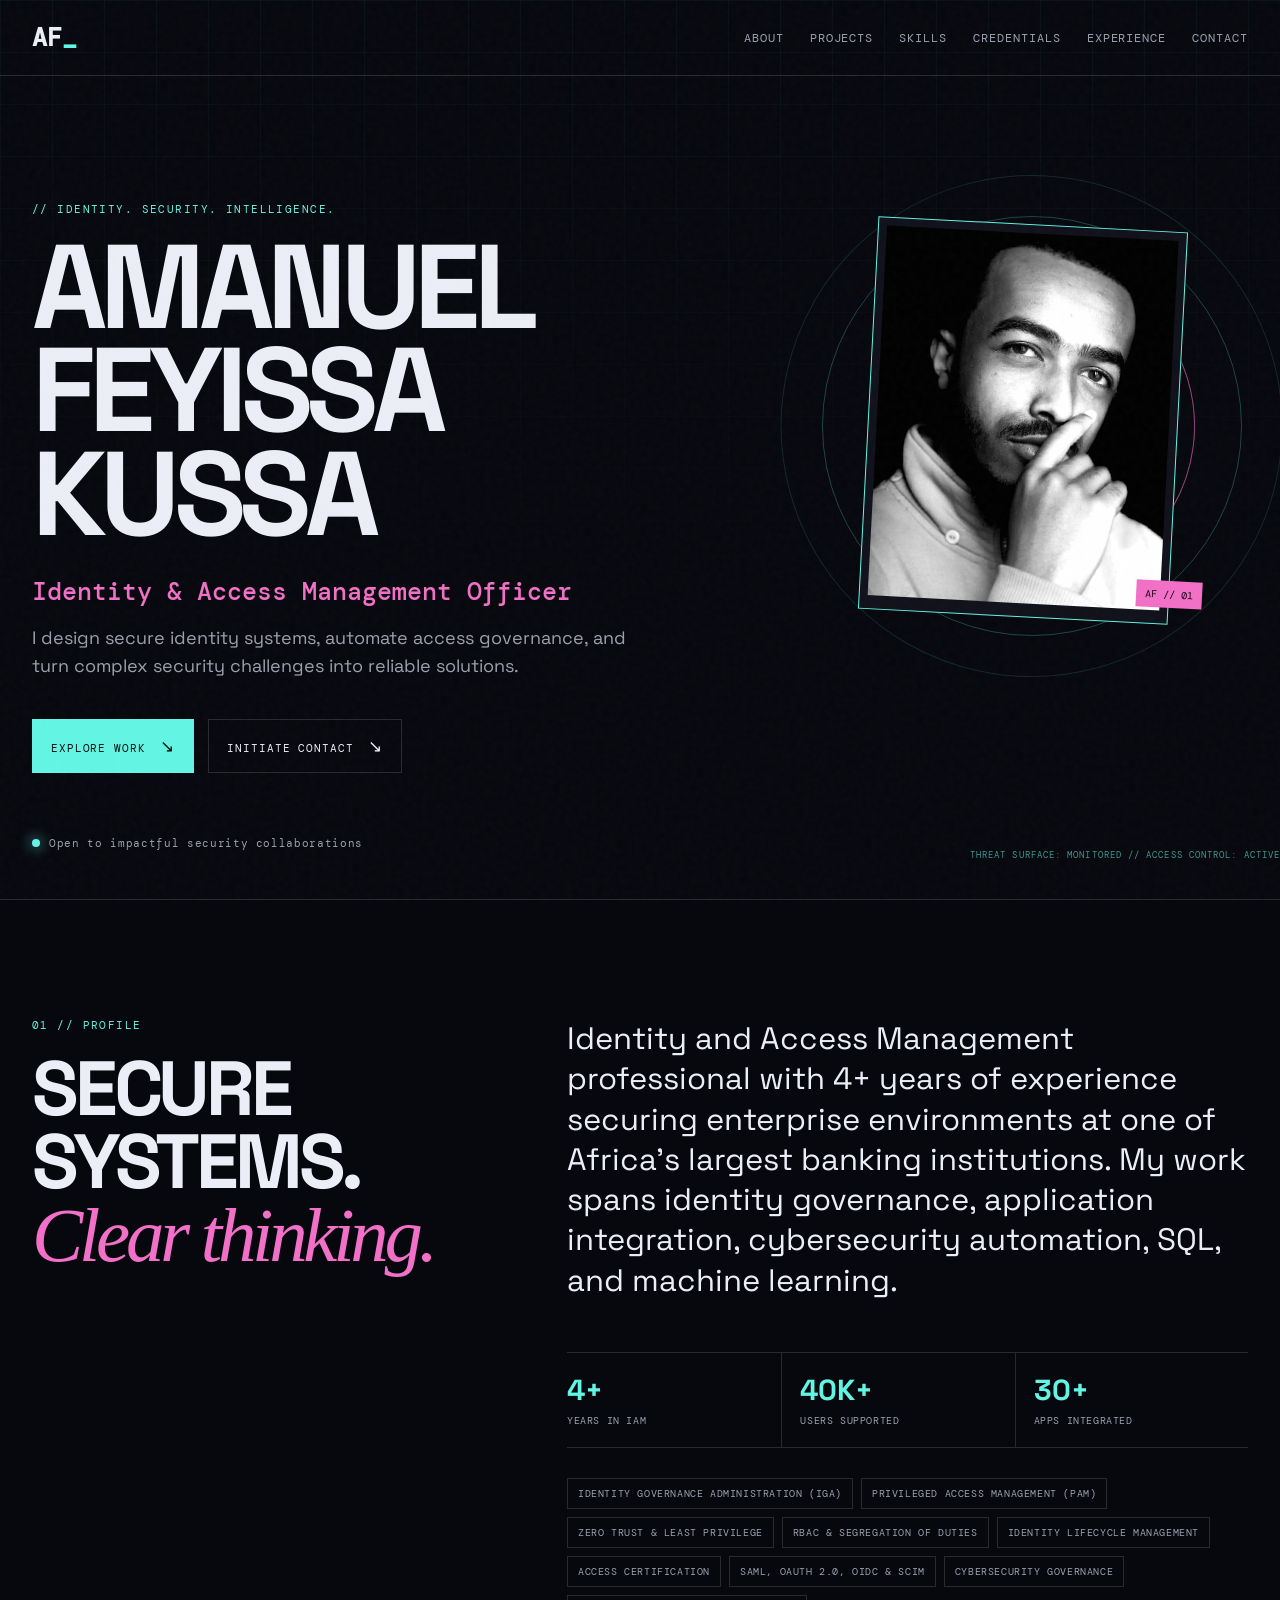
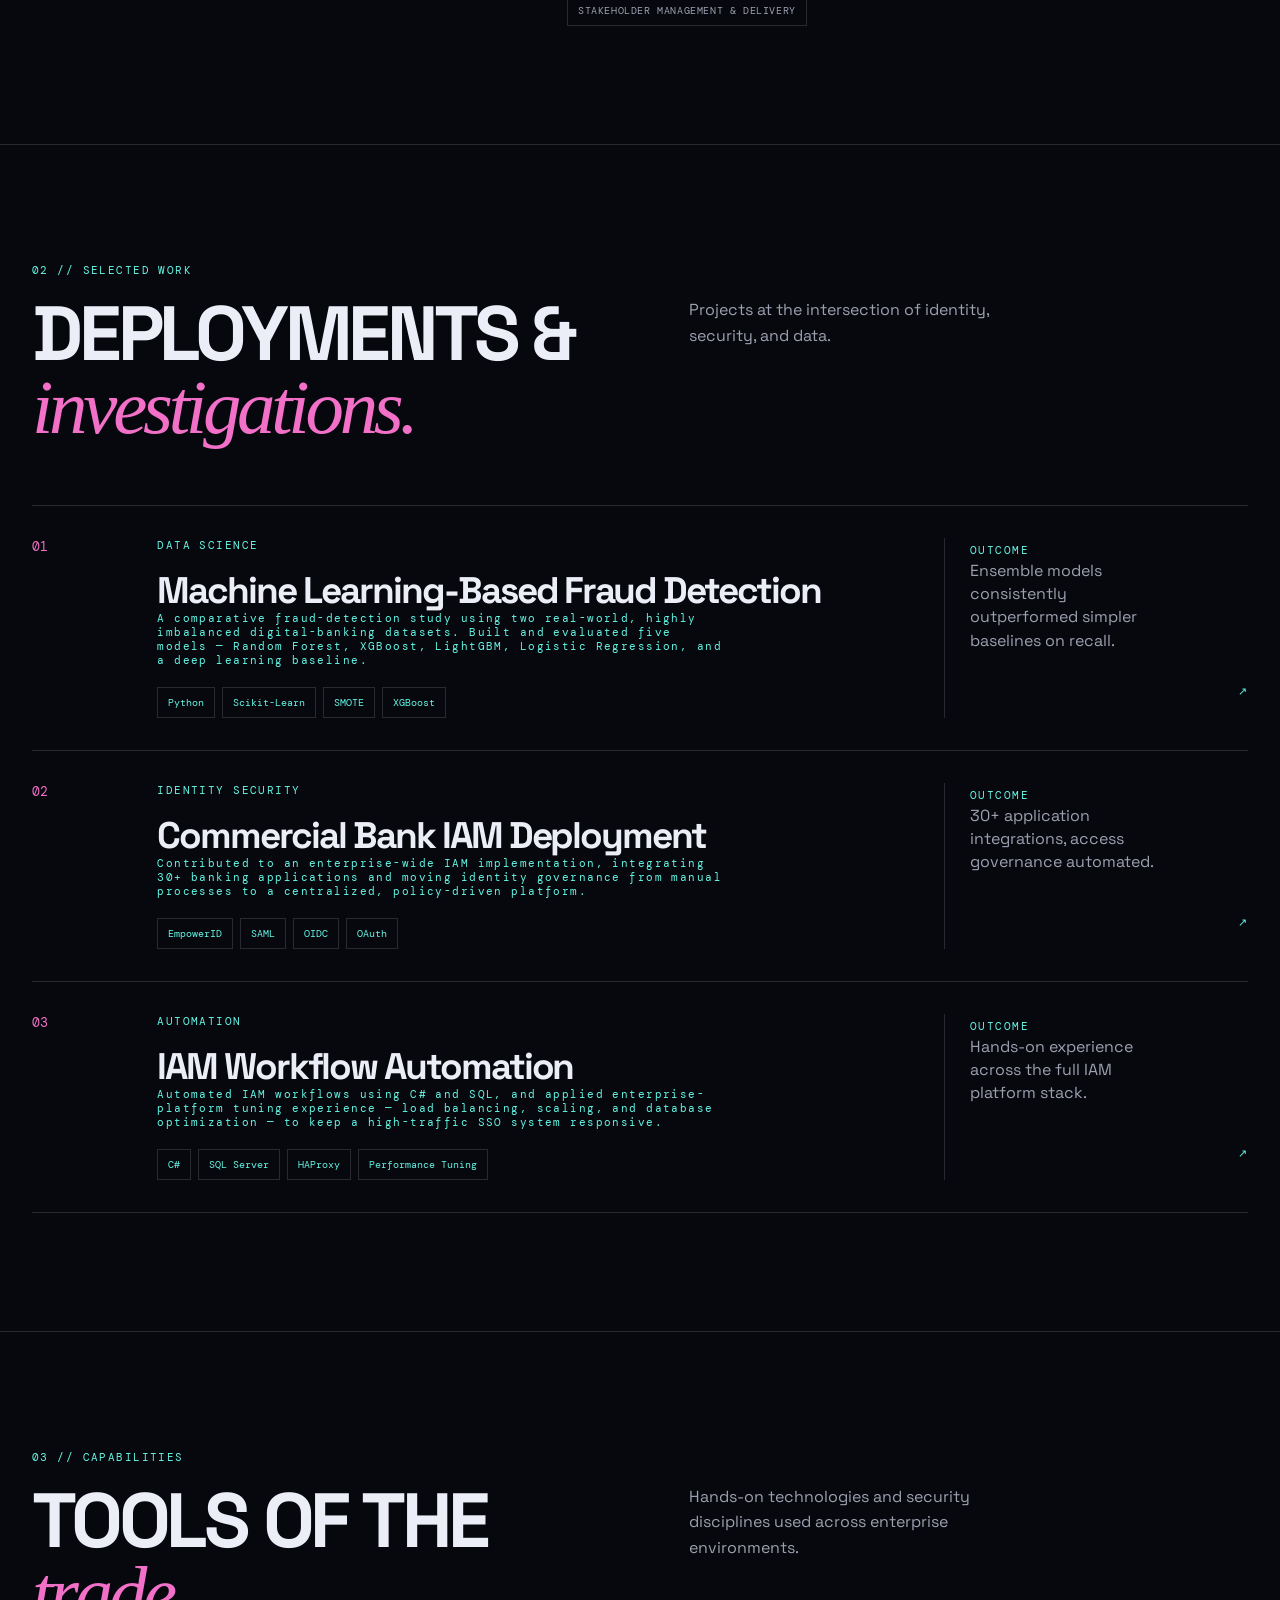
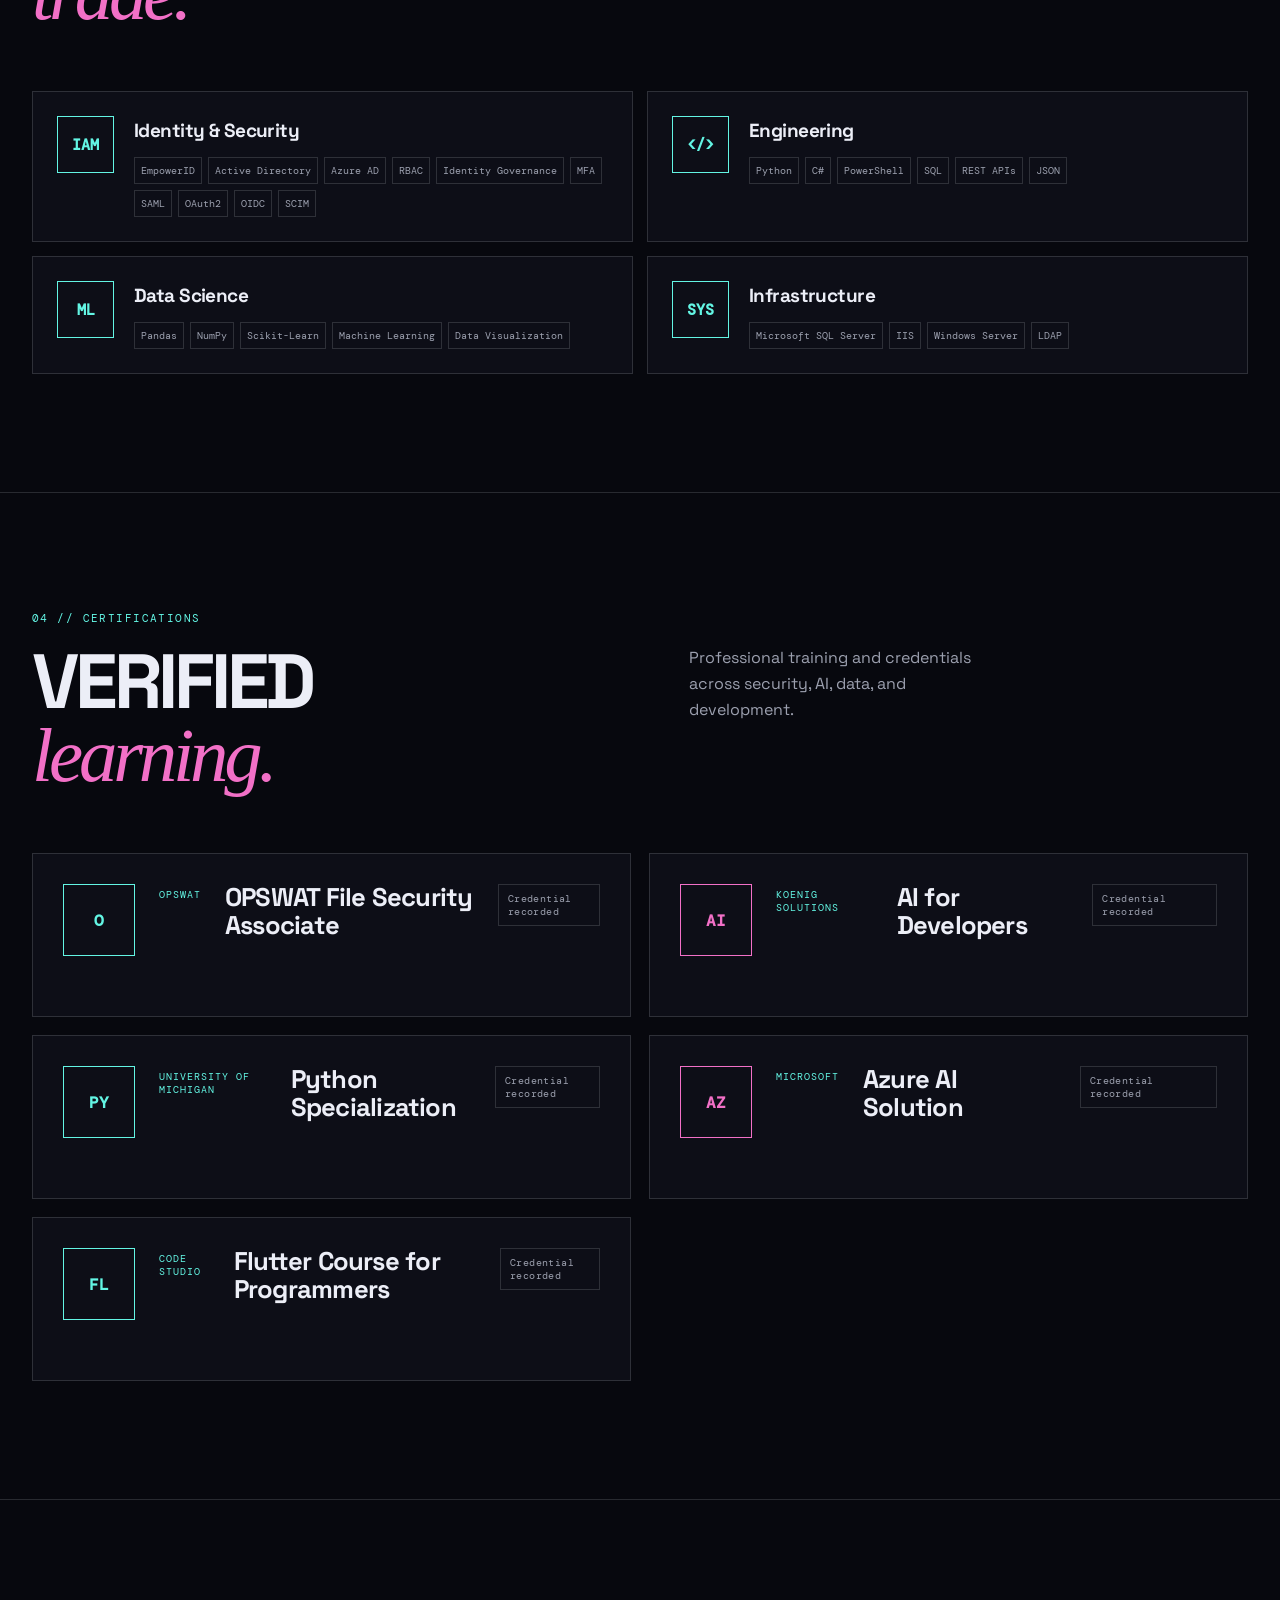
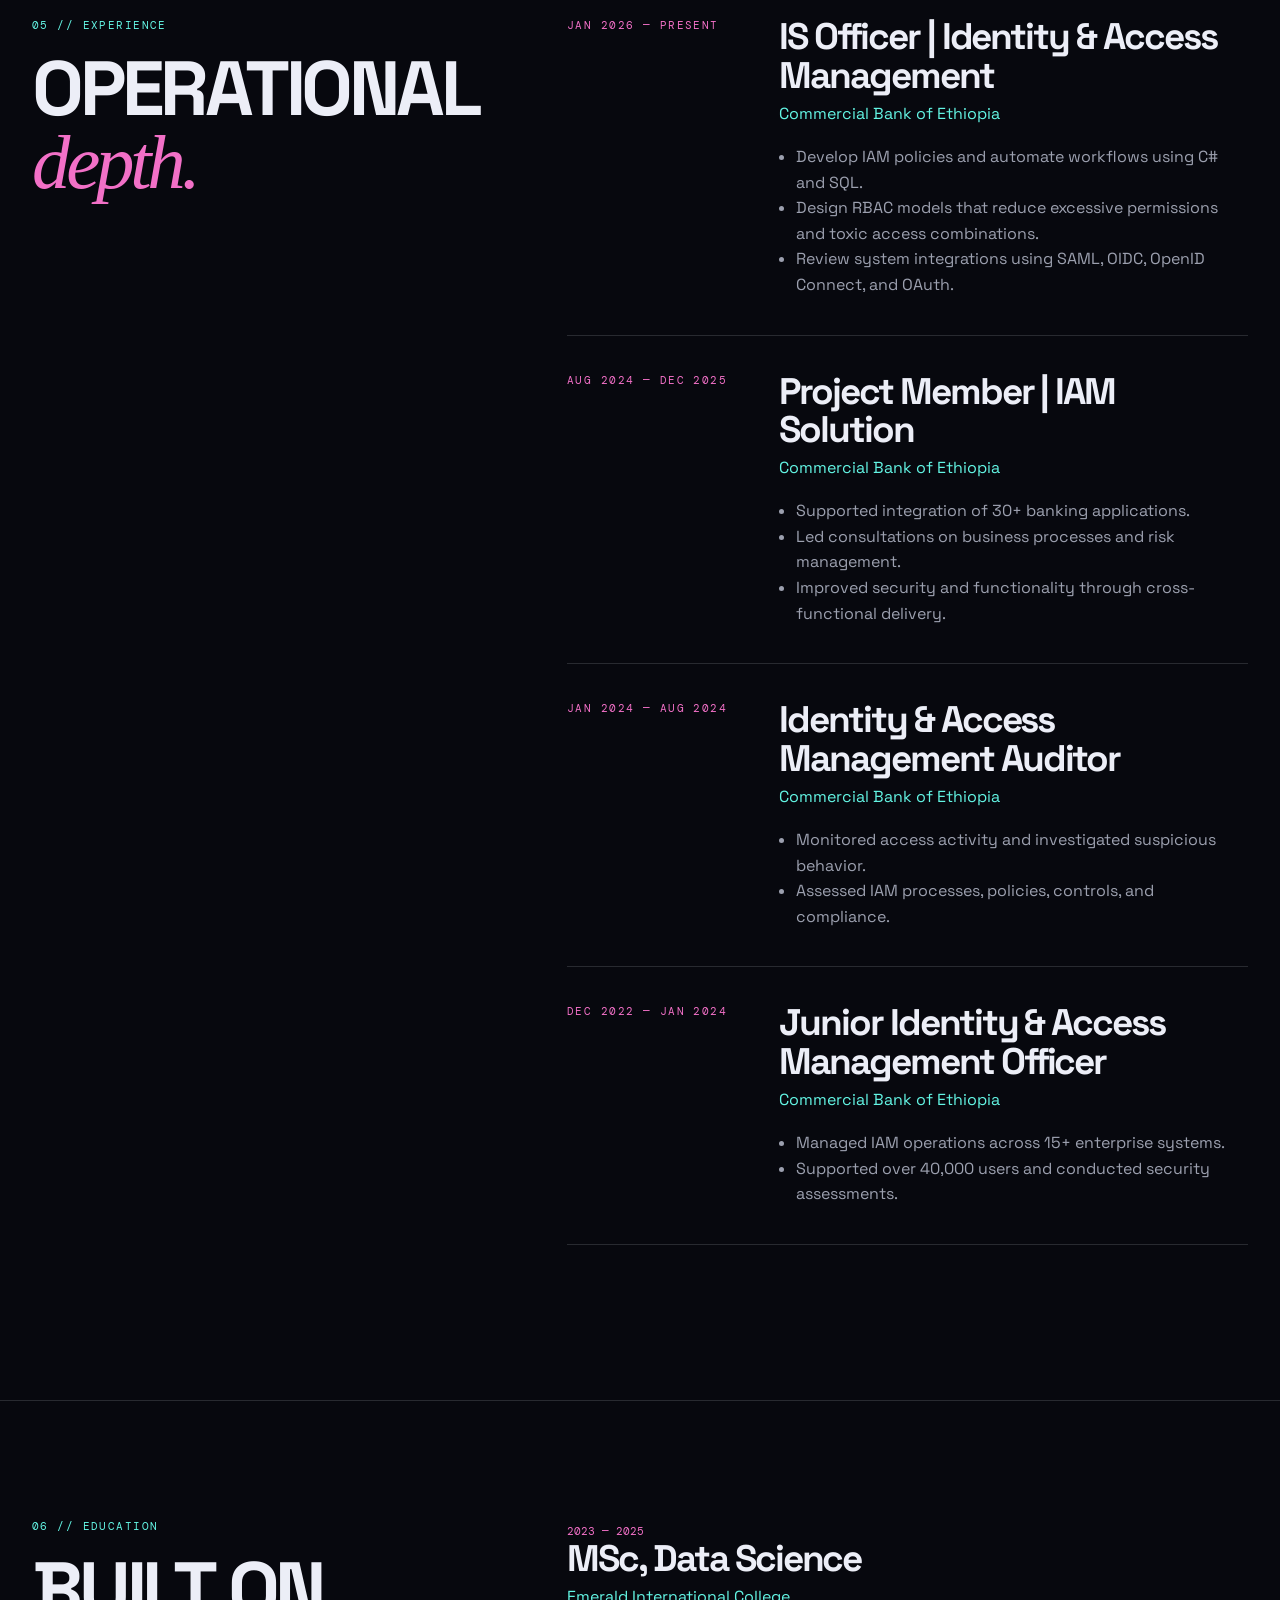
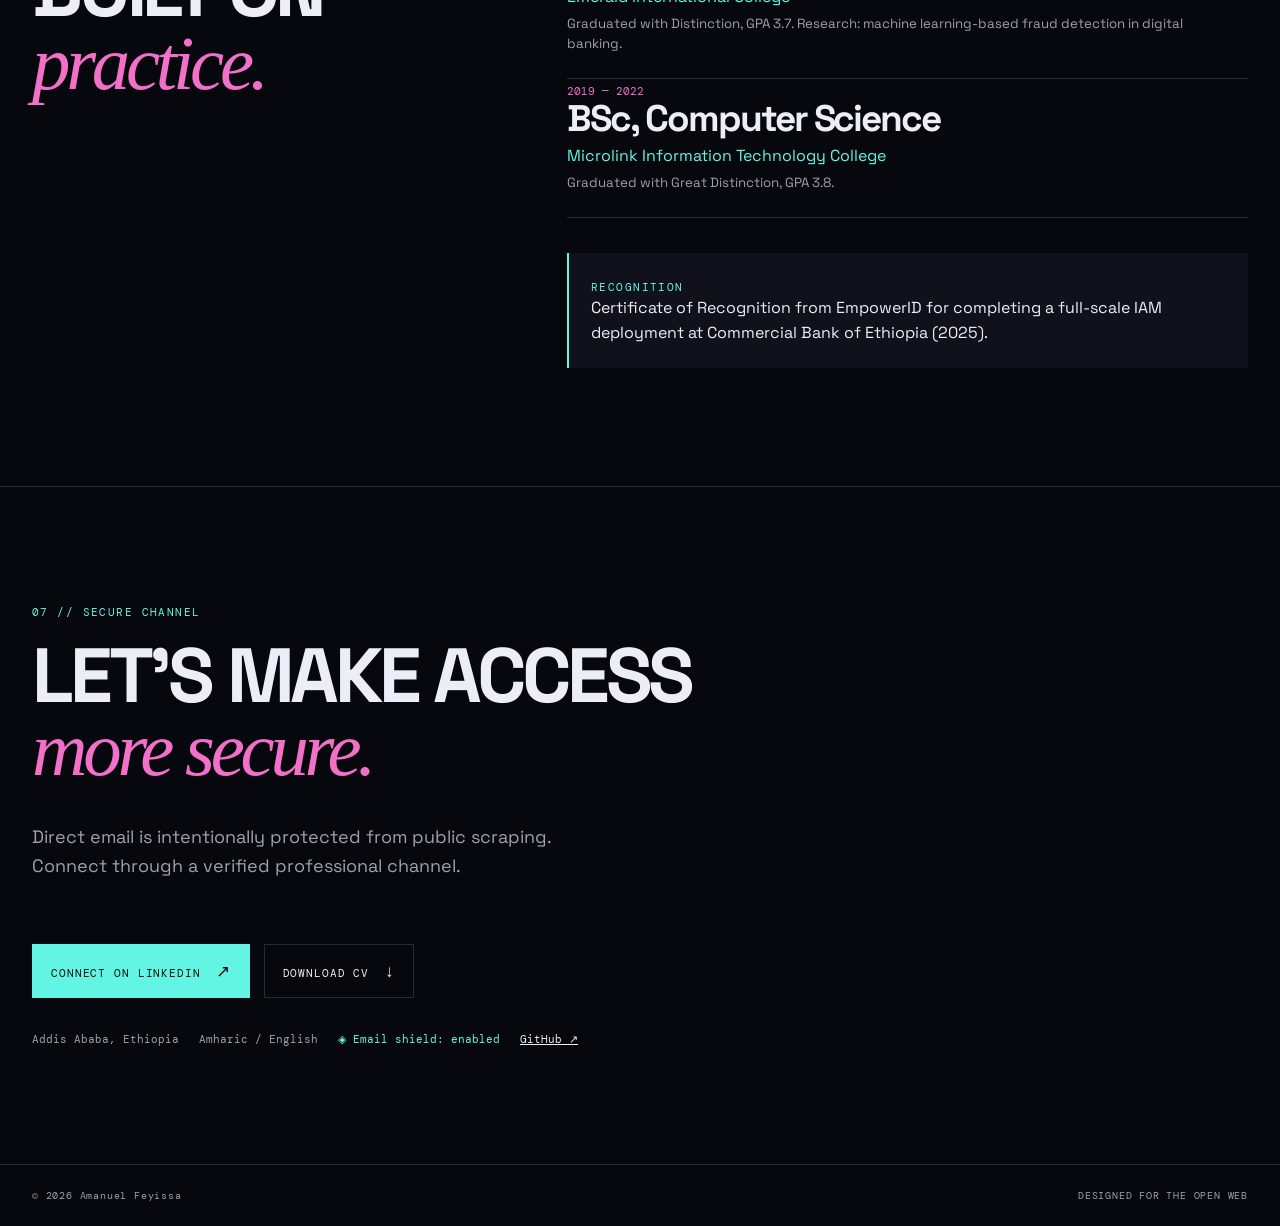
==== commit a00fb3ea: "Add CV download and fix Lighthouse-flagged issues - Add a "Download CV" button next to the LinkedIn " ====
--- a/portfolio-site/index.html
+++ b/portfolio-site/index.html
@@ -17,7 +17,7 @@
     <title>Amanuel Feyissa | IAM, Cybersecurity & Data Science</title>
     <link rel="preconnect" href="https://fonts.googleapis.com" />
     <link rel="preconnect" href="https://fonts.gstatic.com" crossorigin />
-    <link href="https://fonts.googleapis.com/css2?family=DM+Mono:wght@400;500&family=Space+Grotesk:wght@400;500;600;700&display=swap" rel="stylesheet" />
+    <link href="https://fonts.googleapis.com/css2?family=DM+Mono:wght@400;500&family=Space+Grotesk:wght@400;500;600;700&display=optional" rel="stylesheet" />
     <link rel="stylesheet" href="styles.css" />
     <link rel="stylesheet" href="styles-add.css" />
     <link rel="stylesheet" href="styles-animations.css" />
@@ -26,7 +26,7 @@
   </head>
   <body>
     <div class="noise" aria-hidden="true"></div><div class="grid" aria-hidden="true"></div>
-    <header class="nav"><a class="brand" href="#top" aria-label="Home">AF<span>_</span></a><button class="menu-button" aria-expanded="false" aria-controls="nav-links">MENU</button><nav id="nav-links"><a href="#about">About</a><a href="#work">Projects</a><a href="#skills">Skills</a><a href="#certifications">Credentials</a><a href="#experience">Experience</a><a href="#contact">Contact</a></nav></header>
+    <header class="nav"><a class="brand" href="#top" aria-label="AF_ — home">AF<span>_</span></a><button class="menu-button" aria-expanded="false" aria-controls="nav-links">MENU</button><nav id="nav-links"><a href="#about">About</a><a href="#work">Projects</a><a href="#skills">Skills</a><a href="#certifications">Credentials</a><a href="#experience">Experience</a><a href="#contact">Contact</a></nav></header>
     <main id="top">
       <section class="hero section"><p class="eyebrow">// IDENTITY. SECURITY. INTELLIGENCE.</p><h1 data-person-name></h1><p class="hero-role" data-role></p><p class="hero-copy" data-intro></p><div class="hero-actions"><a href="#work" class="button primary">Explore work <span>↘</span></a><a href="#contact" class="button">Initiate contact <span>↘</span></a></div><p class="status"><i></i><span data-availability></span></p><div class="portrait-frame"><img src="assets/profile-amanuelfeyissa.jpg" alt="Portrait of Amanuel Feyissa Kussa" /><span>AF // 01</span></div><div class="hero-orb" aria-hidden="true"><span></span><span></span><span></span></div></section>
       <section id="about" class="section about"><div class="section-heading"><p class="eyebrow">01 // PROFILE</p><h2>Secure systems.<br><em>Clear thinking.</em></h2></div><div class="about-content"><p class="large-copy" data-summary></p><div class="stats" id="stats"></div><div class="strengths" id="strengths"></div></div></section>
@@ -35,7 +35,7 @@
       <section id="certifications" class="section"><div class="section-heading wide"><p class="eyebrow">04 // CERTIFICATIONS</p><h2>Verified<br><em>learning.</em></h2><p>Professional training and credentials across security, AI, data, and development.</p></div><div class="certification-grid" id="certifications-grid"></div></section>
       <section id="experience" class="section experience"><div class="section-heading"><p class="eyebrow">05 // EXPERIENCE</p><h2>Operational<br><em>depth.</em></h2></div><div class="timeline" id="experience-list"></div></section>
       <section class="section credentials"><div><p class="eyebrow">06 // EDUCATION</p><h2>Built on<br><em>practice.</em></h2></div><div class="credentials-content"><div id="education"></div><div class="recognition"><span>RECOGNITION</span><p data-recognition></p></div></div></section>
-      <section id="contact" class="section contact"><p class="eyebrow">07 // SECURE CHANNEL</p><h2>Let's make access<br><em>more secure.</em></h2><p class="secure-contact-copy">Direct email is intentionally protected from public scraping. Connect through a verified professional channel.</p><a class="button primary protected-link" data-linkedin target="_blank" rel="noreferrer">Connect on LinkedIn <span>↗</span></a><div class="contact-meta"><span data-location></span><span data-languages></span><span class="shield">◈ Email shield: enabled</span><a data-github target="_blank" rel="noreferrer">GitHub ↗</a></div></section>
+      <section id="contact" class="section contact"><p class="eyebrow">07 // SECURE CHANNEL</p><h2>Let's make access<br><em>more secure.</em></h2><p class="secure-contact-copy">Direct email is intentionally protected from public scraping. Connect through a verified professional channel.</p><div class="hero-actions"><a class="button primary protected-link" data-linkedin target="_blank" rel="noreferrer">Connect on LinkedIn <span>↗</span></a><a class="button" href="assets/Amanuel-Feyissa-Kussa-CV.pdf" download>Download CV <span>↓</span></a></div><div class="contact-meta"><span data-location></span><span data-languages></span><span class="shield">◈ Email shield: enabled</span><a data-github target="_blank" rel="noreferrer">GitHub ↗</a></div></section>
     </main>
     <footer><span>© <span id="year"></span> <span data-short-name></span></span><span>DESIGNED FOR THE OPEN WEB</span></footer>
     <script src="content.js"></script><script src="script.js"></script>
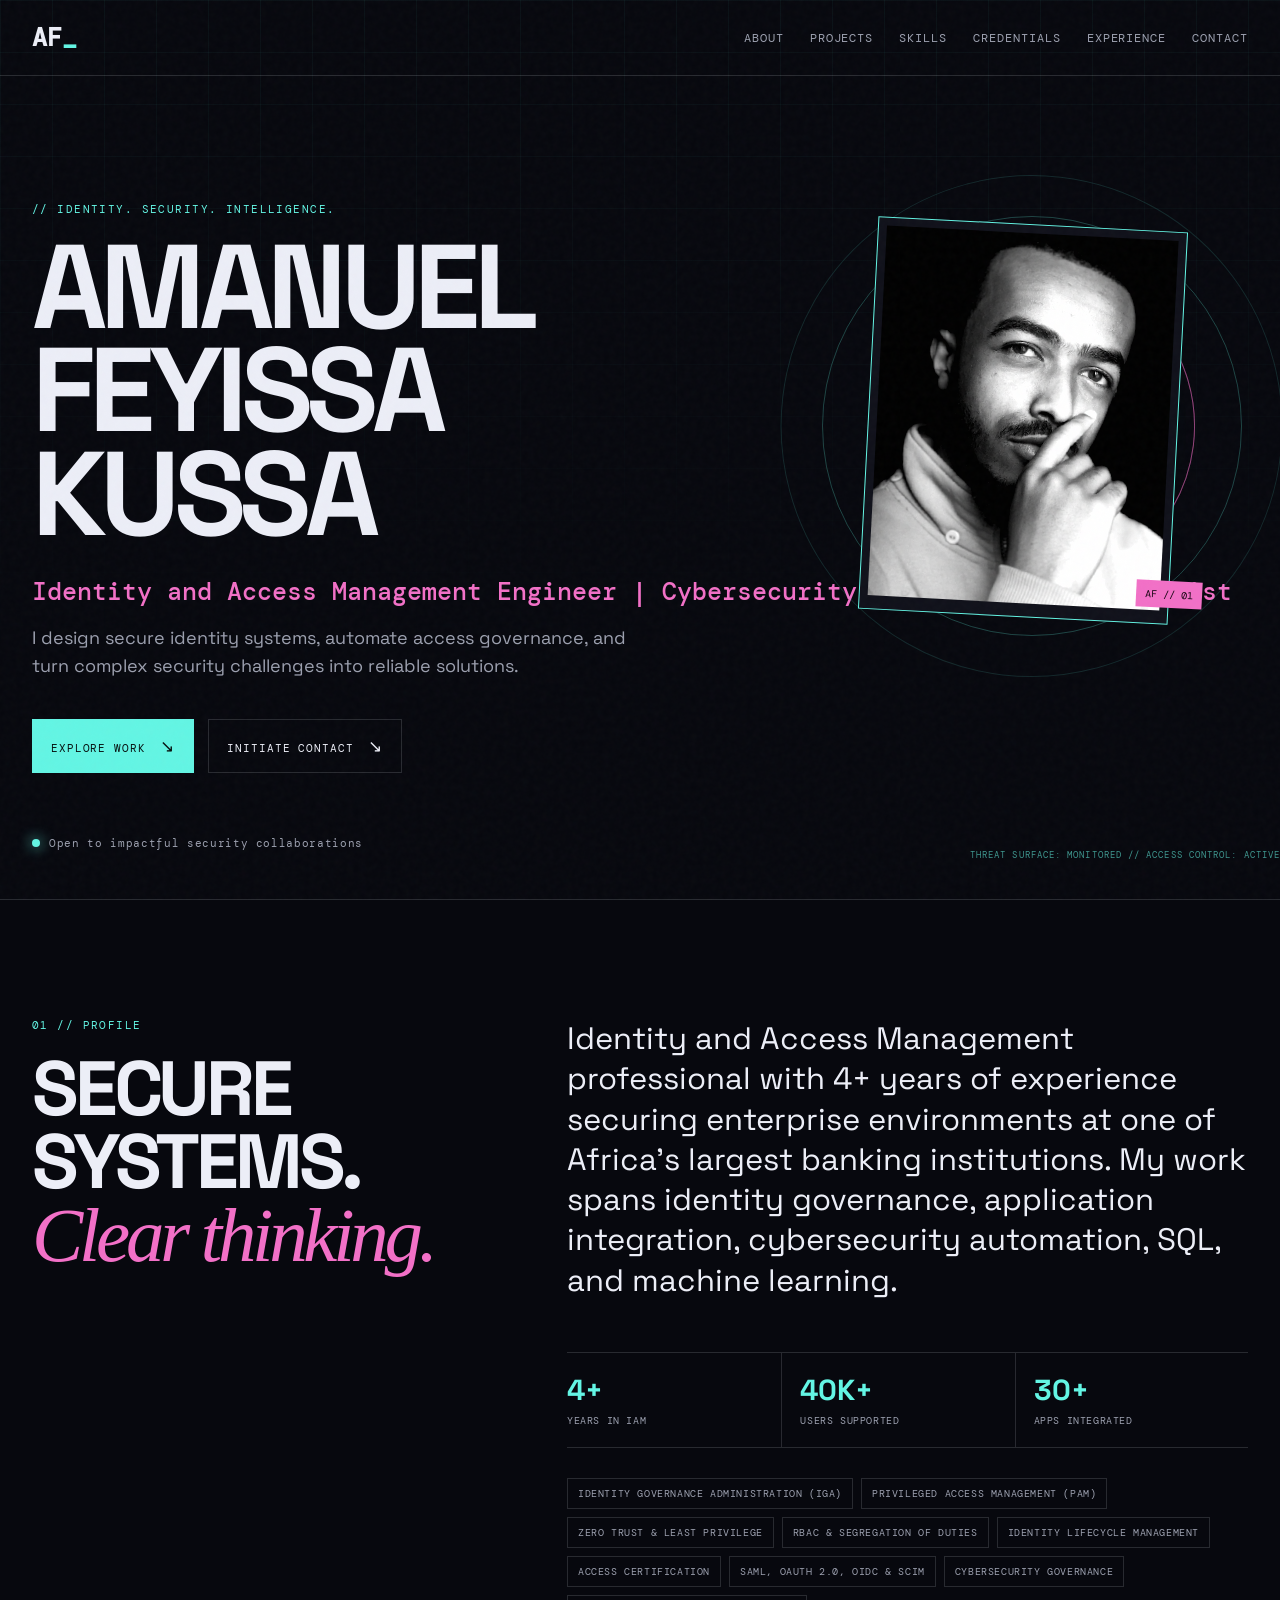
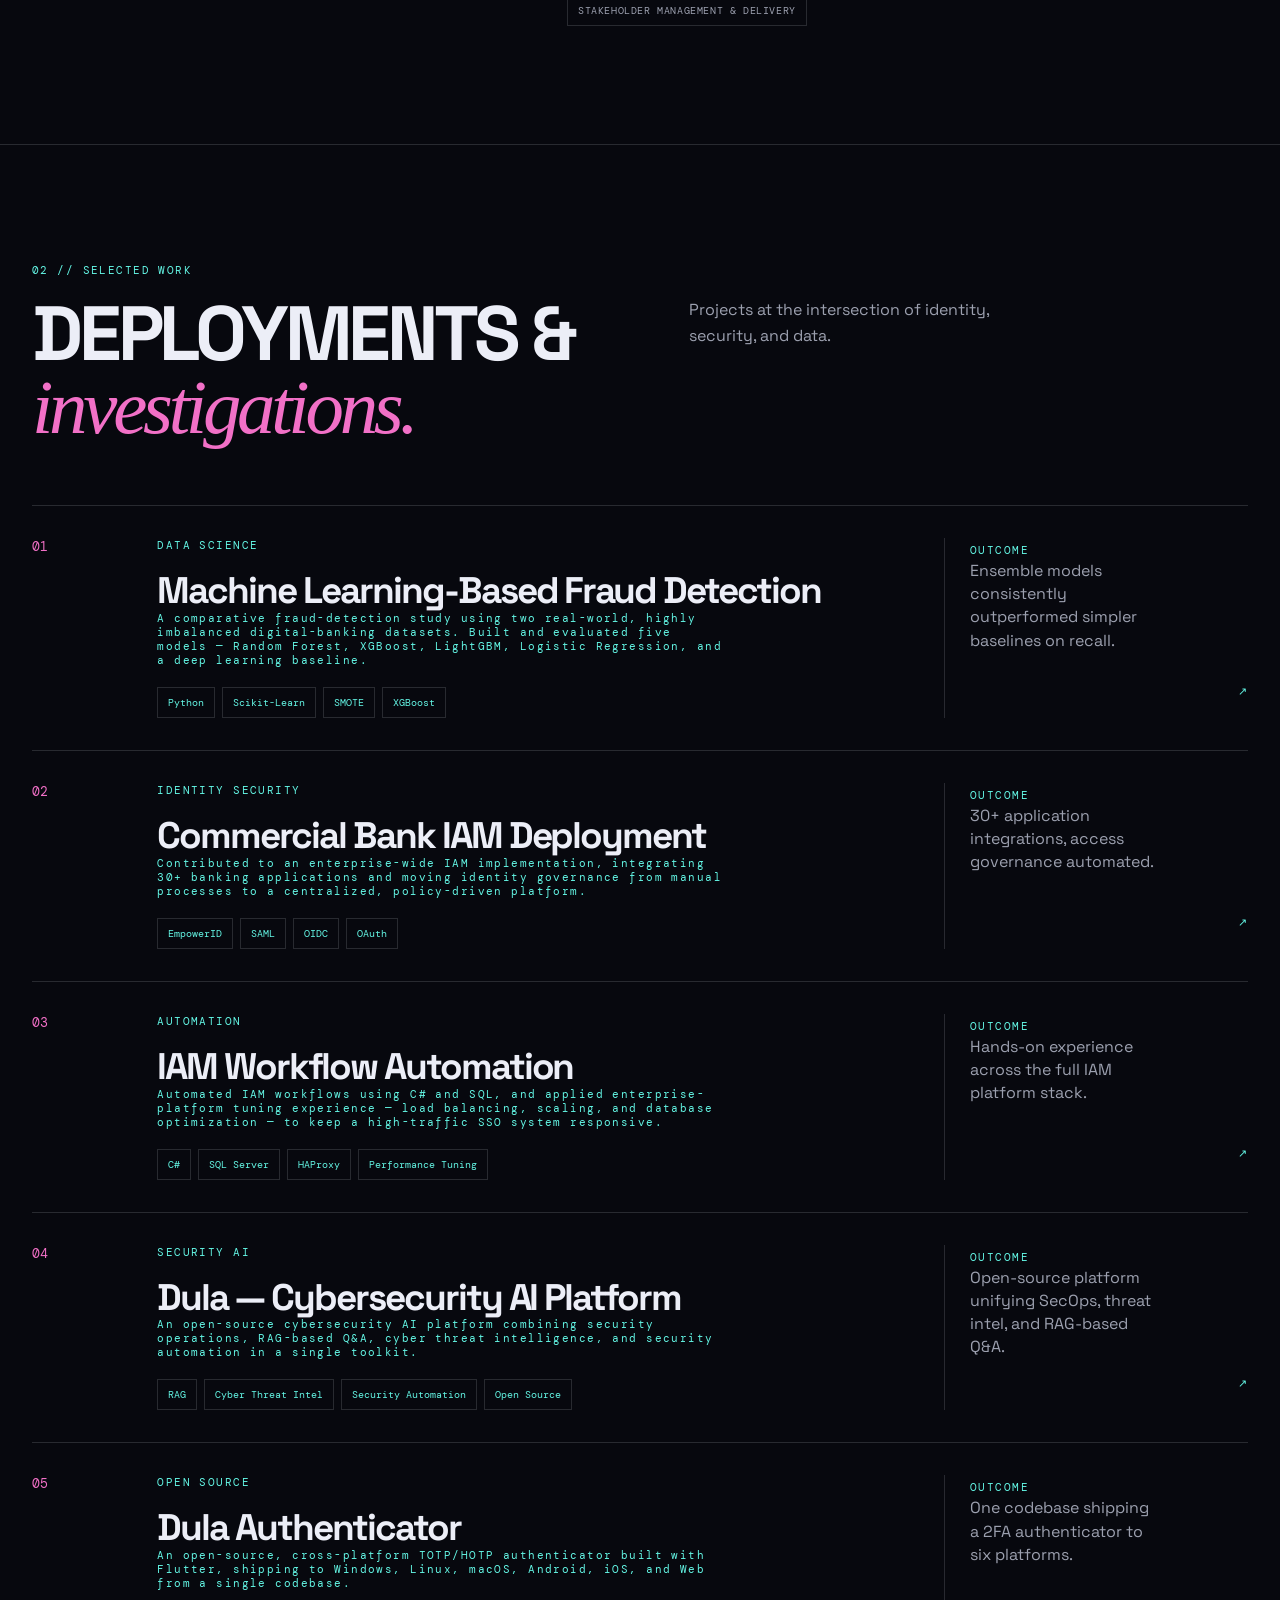
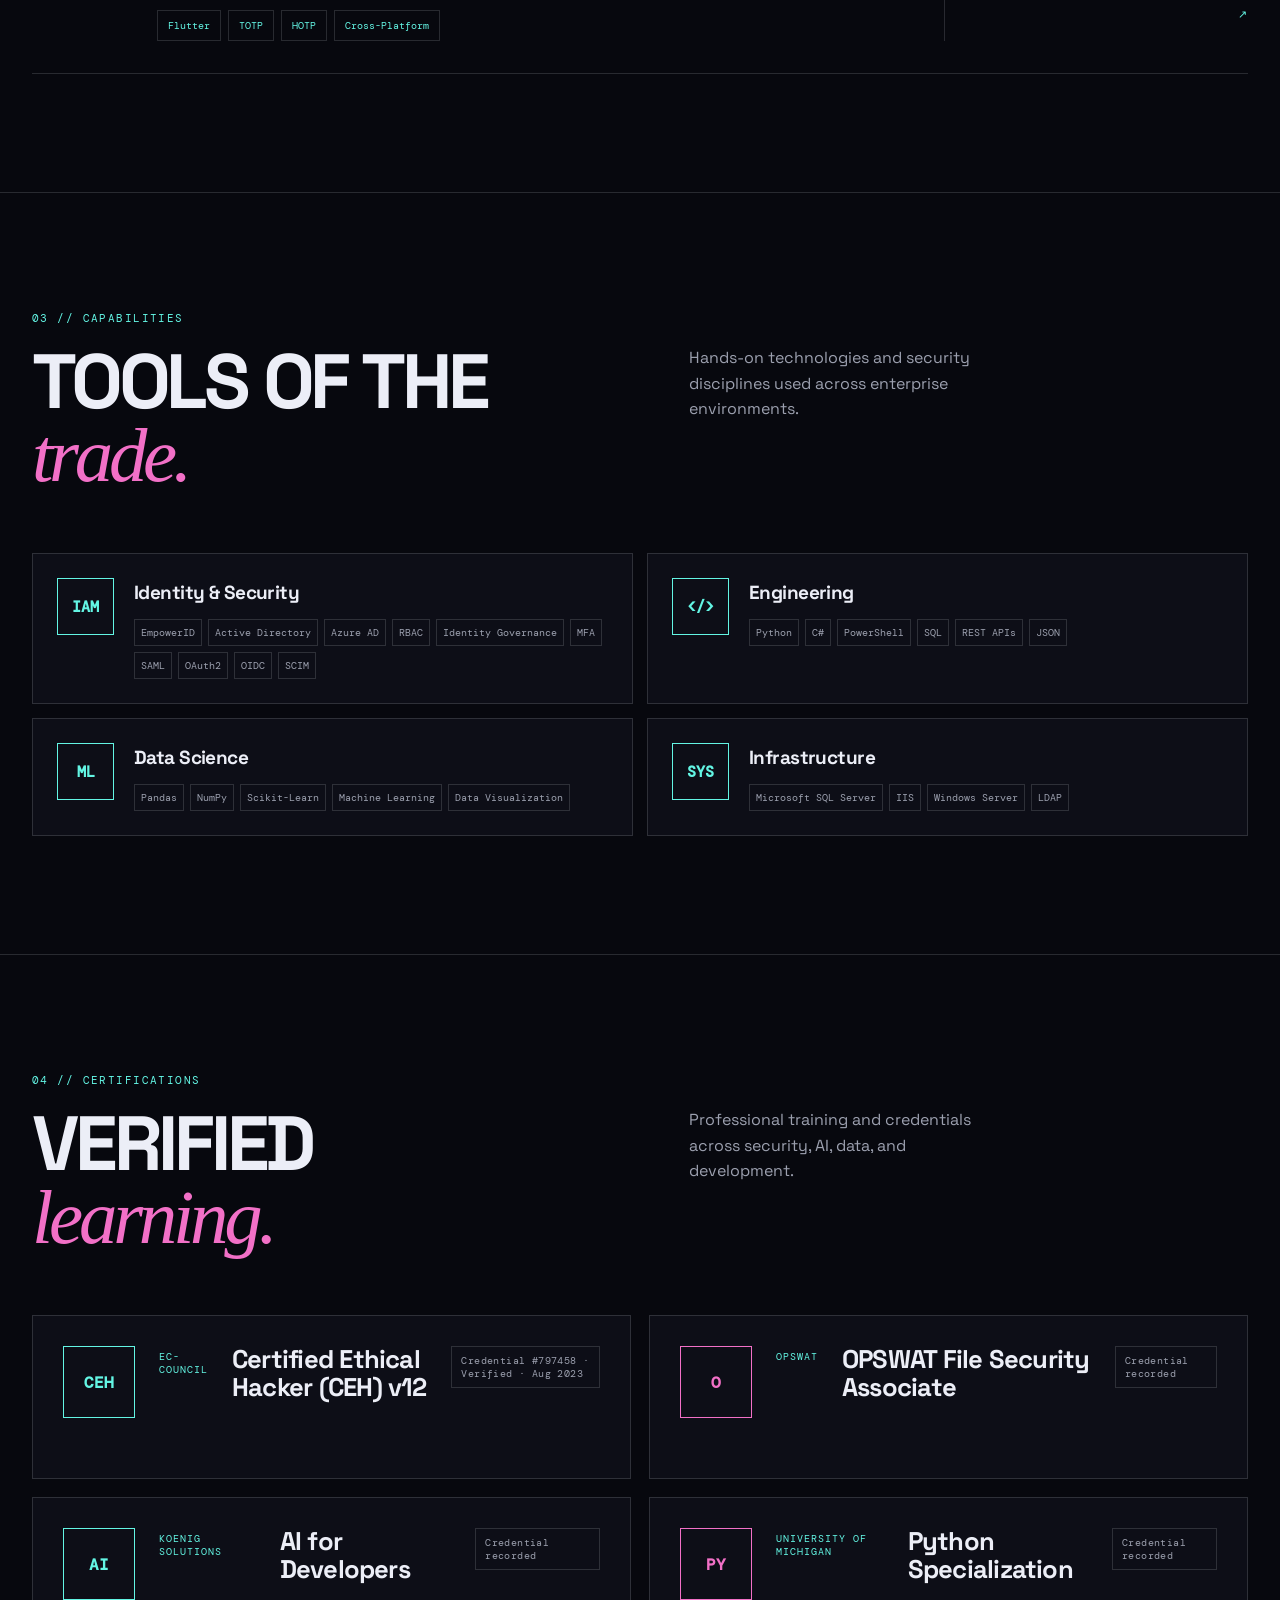
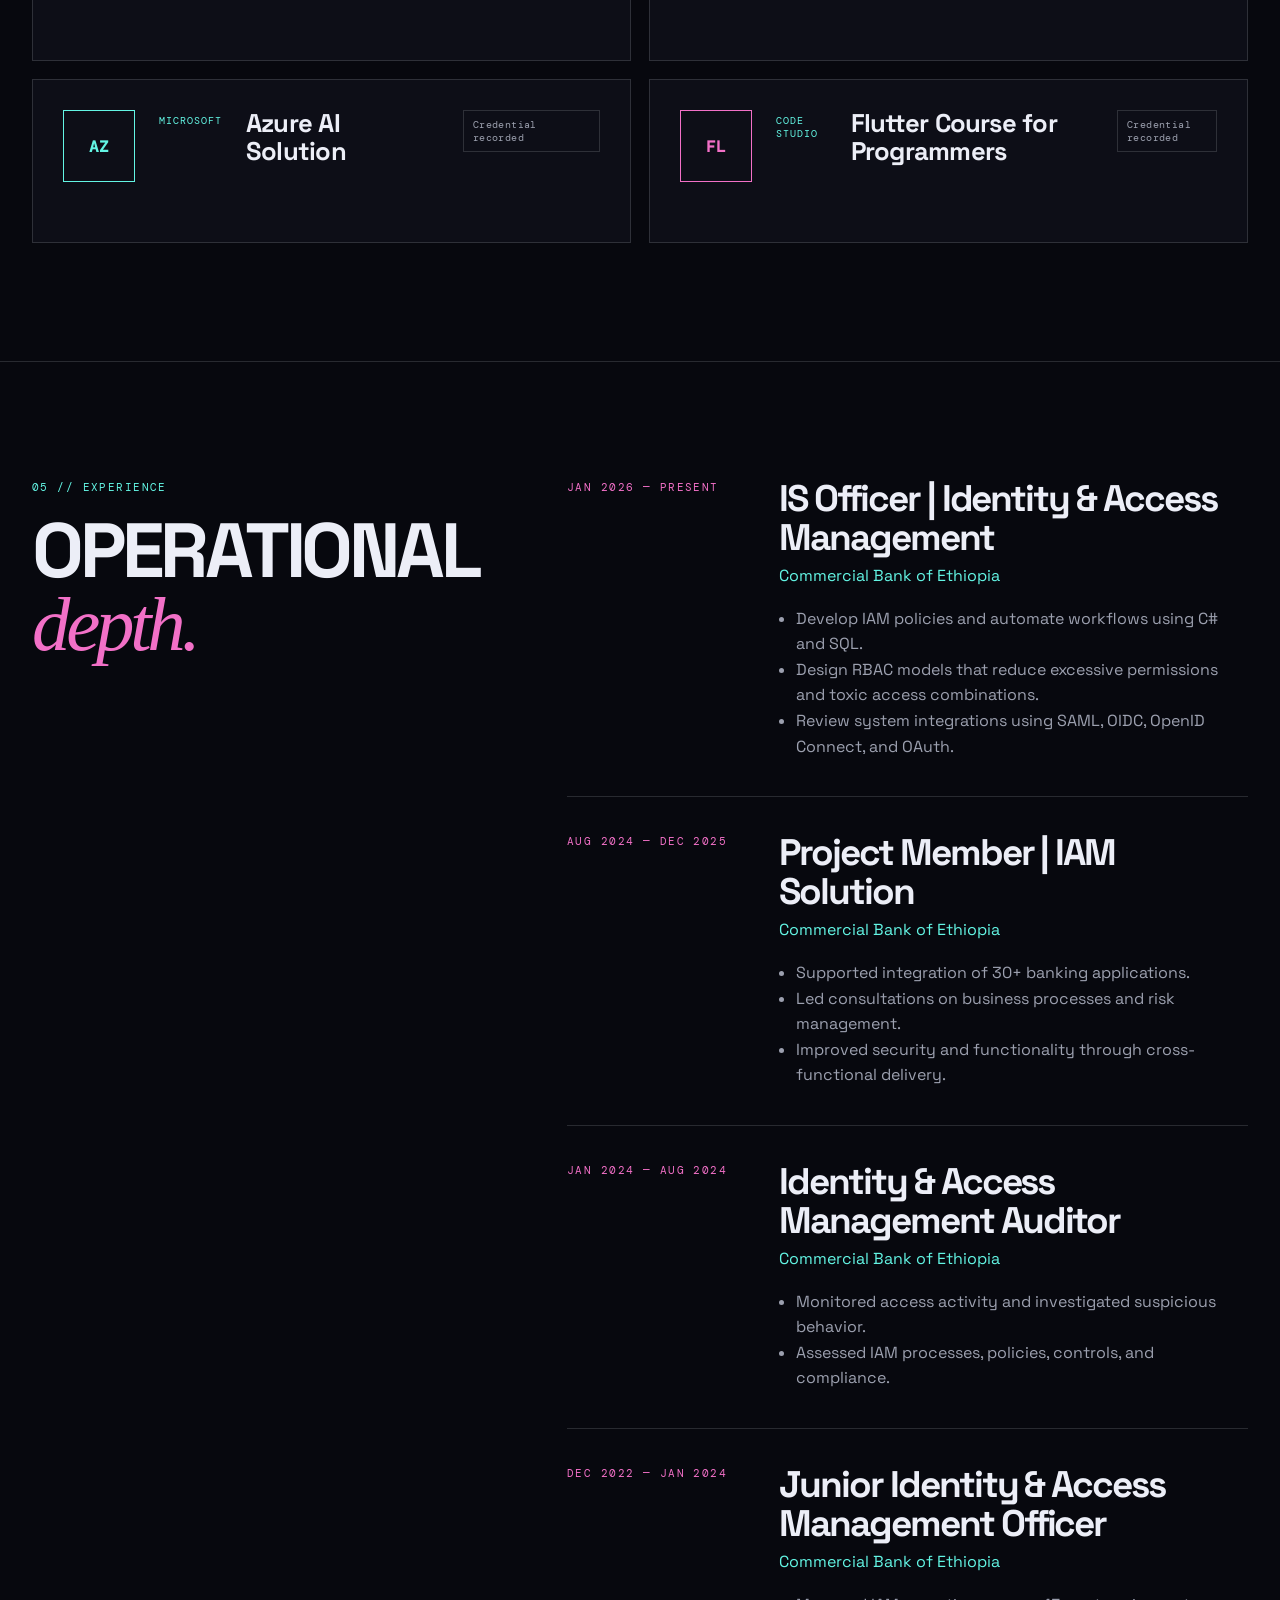
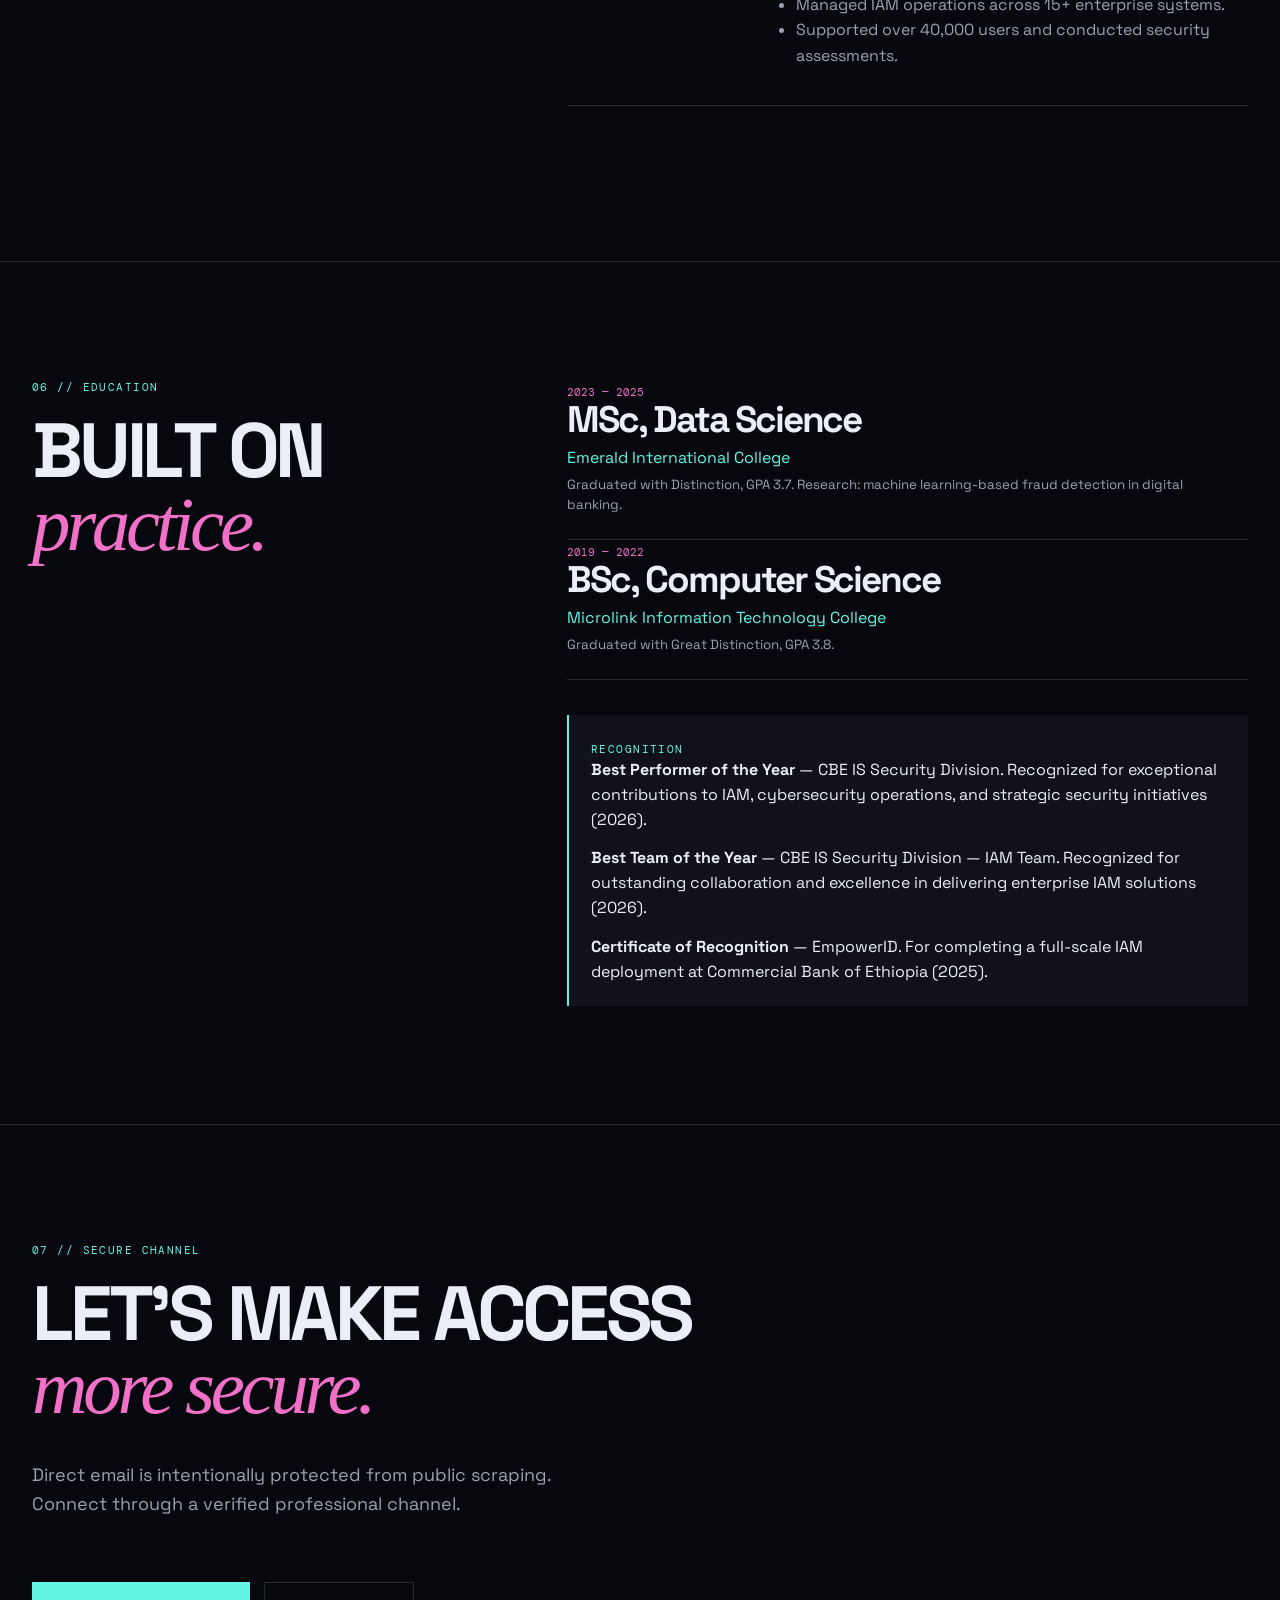
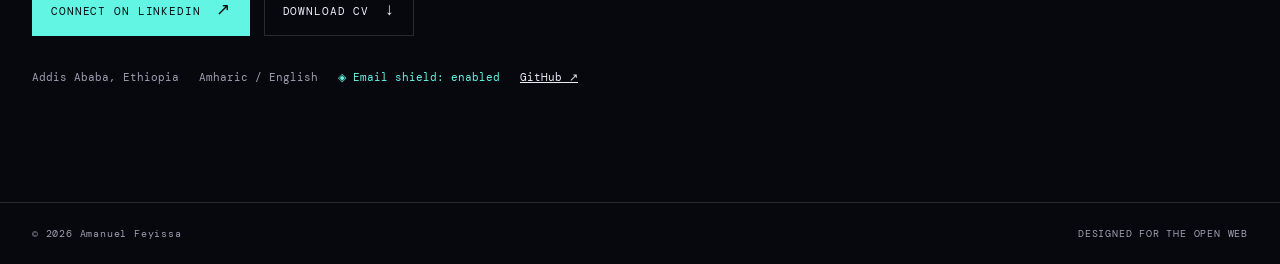
==== commit a80a4e41: "Sync portfolio with Sept 2026 CV and CEH credential Update role headline, add CEH v12 certification " ====
--- a/portfolio-site/index.html
+++ b/portfolio-site/index.html
@@ -3,8 +3,8 @@
   <head>
     <meta charset="UTF-8" />
     <meta name="viewport" content="width=device-width, initial-scale=1.0" />
-    <meta name="description" content="Amanuel Feyissa Kussa is an Identity and Access Management Officer, cybersecurity analyst, and data scientist specializing in IGA, PAM, RBAC, Zero Trust, SAML, OIDC, OAuth, and banking security." />
-    <meta name="keywords" content="Amanuel Feyissa, IAM specialist Ethiopia, Identity and Access Management Officer, cybersecurity analyst Addis Ababa, IGA, PAM, RBAC, Zero Trust, SAML, OIDC, OAuth, data scientist, banking cybersecurity" />
+    <meta name="description" content="Amanuel Feyissa Kussa is an Identity and Access Management Engineer, cybersecurity analyst, and data scientist specializing in IGA, PAM, RBAC, Zero Trust, SAML, OIDC, OAuth, and banking security." />
+    <meta name="keywords" content="Amanuel Feyissa, IAM specialist Ethiopia, Identity and Access Management Engineer, cybersecurity analyst Addis Ababa, IGA, PAM, RBAC, Zero Trust, SAML, OIDC, OAuth, data scientist, banking cybersecurity" />
     <meta name="robots" content="index, follow" />
     <link rel="canonical" href="https://amanuelfeyissa.kussa.workers.dev/" />
     <meta property="og:title" content="Amanuel Feyissa | IAM & Cybersecurity" />
@@ -22,7 +22,7 @@
     <link rel="stylesheet" href="styles-add.css" />
     <link rel="stylesheet" href="styles-animations.css" />
     <link rel="stylesheet" href="styles-certifications.css" />
-    <script type="application/ld+json">{"@context":"https://schema.org","@type":"Person","name":"Amanuel Feyissa Kussa","jobTitle":"Identity and Access Management Officer","description":"Identity and Access Management Officer, cybersecurity analyst, and data scientist specializing in IGA, PAM, RBAC, Zero Trust, SAML, OIDC, OAuth, and enterprise banking security.","url":"https://amanuelfeyissa.kussa.workers.dev/","image":"https://amanuelfeyissa.kussa.workers.dev/assets/profile-amanuelfeyissa.jpg","address":{"@type":"PostalAddress","addressLocality":"Addis Ababa","addressCountry":"ET"},"knowsAbout":["Identity and Access Management","Identity Governance","Privileged Access Management","Cybersecurity","RBAC","Zero Trust","SAML","OIDC","OAuth","Machine Learning"]}</script>
+    <script type="application/ld+json">{"@context":"https://schema.org","@type":"Person","name":"Amanuel Feyissa Kussa","jobTitle":"Identity and Access Management Engineer","description":"Identity and Access Management Engineer, cybersecurity analyst, and data scientist specializing in IGA, PAM, RBAC, Zero Trust, SAML, OIDC, OAuth, and enterprise banking security.","url":"https://amanuelfeyissa.kussa.workers.dev/","image":"https://amanuelfeyissa.kussa.workers.dev/assets/profile-amanuelfeyissa.jpg","address":{"@type":"PostalAddress","addressLocality":"Addis Ababa","addressCountry":"ET"},"knowsAbout":["Identity and Access Management","Identity Governance","Privileged Access Management","Cybersecurity","RBAC","Zero Trust","SAML","OIDC","OAuth","Machine Learning"]}</script>
   </head>
   <body>
     <div class="noise" aria-hidden="true"></div><div class="grid" aria-hidden="true"></div>
@@ -34,8 +34,8 @@
       <section id="skills" class="section"><div class="section-heading wide"><p class="eyebrow">03 // CAPABILITIES</p><h2>Tools of the<br><em>trade.</em></h2><p>Hands-on technologies and security disciplines used across enterprise environments.</p></div><div id="skills-grid" class="skills-grid"></div></section>
       <section id="certifications" class="section"><div class="section-heading wide"><p class="eyebrow">04 // CERTIFICATIONS</p><h2>Verified<br><em>learning.</em></h2><p>Professional training and credentials across security, AI, data, and development.</p></div><div class="certification-grid" id="certifications-grid"></div></section>
       <section id="experience" class="section experience"><div class="section-heading"><p class="eyebrow">05 // EXPERIENCE</p><h2>Operational<br><em>depth.</em></h2></div><div class="timeline" id="experience-list"></div></section>
-      <section class="section credentials"><div><p class="eyebrow">06 // EDUCATION</p><h2>Built on<br><em>practice.</em></h2></div><div class="credentials-content"><div id="education"></div><div class="recognition"><span>RECOGNITION</span><p data-recognition></p></div></div></section>
-      <section id="contact" class="section contact"><p class="eyebrow">07 // SECURE CHANNEL</p><h2>Let's make access<br><em>more secure.</em></h2><p class="secure-contact-copy">Direct email is intentionally protected from public scraping. Connect through a verified professional channel.</p><div class="hero-actions"><a class="button primary protected-link" data-linkedin target="_blank" rel="noreferrer">Connect on LinkedIn <span>↗</span></a><a class="button" href="assets/Amanuel-Feyissa-Kussa-CV.pdf" download>Download CV <span>↓</span></a></div><div class="contact-meta"><span data-location></span><span data-languages></span><span class="shield">◈ Email shield: enabled</span><a data-github target="_blank" rel="noreferrer">GitHub ↗</a></div></section>
+      <section class="section credentials"><div><p class="eyebrow">06 // EDUCATION</p><h2>Built on<br><em>practice.</em></h2></div><div class="credentials-content"><div id="education"></div><div class="recognition"><span>RECOGNITION</span><div id="recognition-list"></div></div></div></section>
+      <section id="contact" class="section contact"><p class="eyebrow">07 // SECURE CHANNEL</p><h2>Let's make access<br><em>more secure.</em></h2><p class="secure-contact-copy">Direct email is intentionally protected from public scraping. Connect through a verified professional channel.</p><div class="hero-actions"><a class="button primary protected-link" data-linkedin target="_blank" rel="noreferrer">Connect on LinkedIn <span>↗</span></a><a class="button" href="assets/Amanuel_Feyissa_Kussa_CV_Sept_2026.pdf" download>Download CV <span>↓</span></a></div><div class="contact-meta"><span data-location></span><span data-languages></span><span class="shield">◈ Email shield: enabled</span><a data-github target="_blank" rel="noreferrer">GitHub ↗</a></div></section>
     </main>
     <footer><span>© <span id="year"></span> <span data-short-name></span></span><span>DESIGNED FOR THE OPEN WEB</span></footer>
     <script src="content.js"></script><script src="script.js"></script>
--- a/portfolio-site/styles-certifications.css
+++ b/portfolio-site/styles-certifications.css
@@ -1,2 +1,5 @@
 /* Certifications: matched to the Skills panel design. */
-.certification-grid{grid-template-columns:repeat(2,minmax(0,1fr));gap:18px}.cert-card{min-height:164px;display:flex;align-items:flex-start;gap:24px;padding:30px;background:rgba(16,17,26,.78);border:1px solid var(--line)}.cert-card .cert-mark{width:72px;height:72px;flex:0 0 72px;margin:0;border-color:var(--cyan);color:var(--cyan);font-size:16px}.cert-card:nth-child(even) .cert-mark{border-color:var(--pink);color:var(--pink)}.cert-card p{margin:4px 0 9px;font:10px 'DM Mono',monospace;letter-spacing:.1em;color:var(--cyan);text-transform:uppercase}.cert-card h3{font-size:clamp(21px,2vw,28px);line-height:1.08;margin:0 0 15px}.cert-card span{display:inline-block;border:1px solid var(--line);padding:7px 9px;font:10px 'DM Mono',monospace;color:var(--muted);letter-spacing:.04em}.cert-card:hover .cert-mark{box-shadow:0 0 25px rgba(99,245,228,.24)}.cert-card:nth-child(even):hover .cert-mark{box-shadow:0 0 25px rgba(242,112,199,.24)}@media(max-width:700px){.certification-grid{grid-template-columns:1fr;gap:14px}.cert-card{min-height:0;padding:22px;gap:18px}.cert-card .cert-mark{width:60px;height:60px;flex-basis:60px;font-size:14px}.cert-card h3{font-size:20px}}
+.certification-grid{grid-template-columns:repeat(2,minmax(0,1fr));gap:18px}
+.cert-card{color:inherit;text-decoration:none;cursor:pointer}
+.recognition .award{margin:0}
+.recognition .award + .award{margin-top:14px}.cert-card{min-height:164px;display:flex;align-items:flex-start;gap:24px;padding:30px;background:rgba(16,17,26,.78);border:1px solid var(--line)}.cert-card .cert-mark{width:72px;height:72px;flex:0 0 72px;margin:0;border-color:var(--cyan);color:var(--cyan);font-size:16px}.cert-card:nth-child(even) .cert-mark{border-color:var(--pink);color:var(--pink)}.cert-card p{margin:4px 0 9px;font:10px 'DM Mono',monospace;letter-spacing:.1em;color:var(--cyan);text-transform:uppercase}.cert-card h3{font-size:clamp(21px,2vw,28px);line-height:1.08;margin:0 0 15px}.cert-card span{display:inline-block;border:1px solid var(--line);padding:7px 9px;font:10px 'DM Mono',monospace;color:var(--muted);letter-spacing:.04em}.cert-card:hover .cert-mark{box-shadow:0 0 25px rgba(99,245,228,.24)}.cert-card:nth-child(even):hover .cert-mark{box-shadow:0 0 25px rgba(242,112,199,.24)}@media(max-width:700px){.certification-grid{grid-template-columns:1fr;gap:14px}.cert-card{min-height:0;padding:22px;gap:18px}.cert-card .cert-mark{width:60px;height:60px;flex-basis:60px;font-size:14px}.cert-card h3{font-size:20px}}
